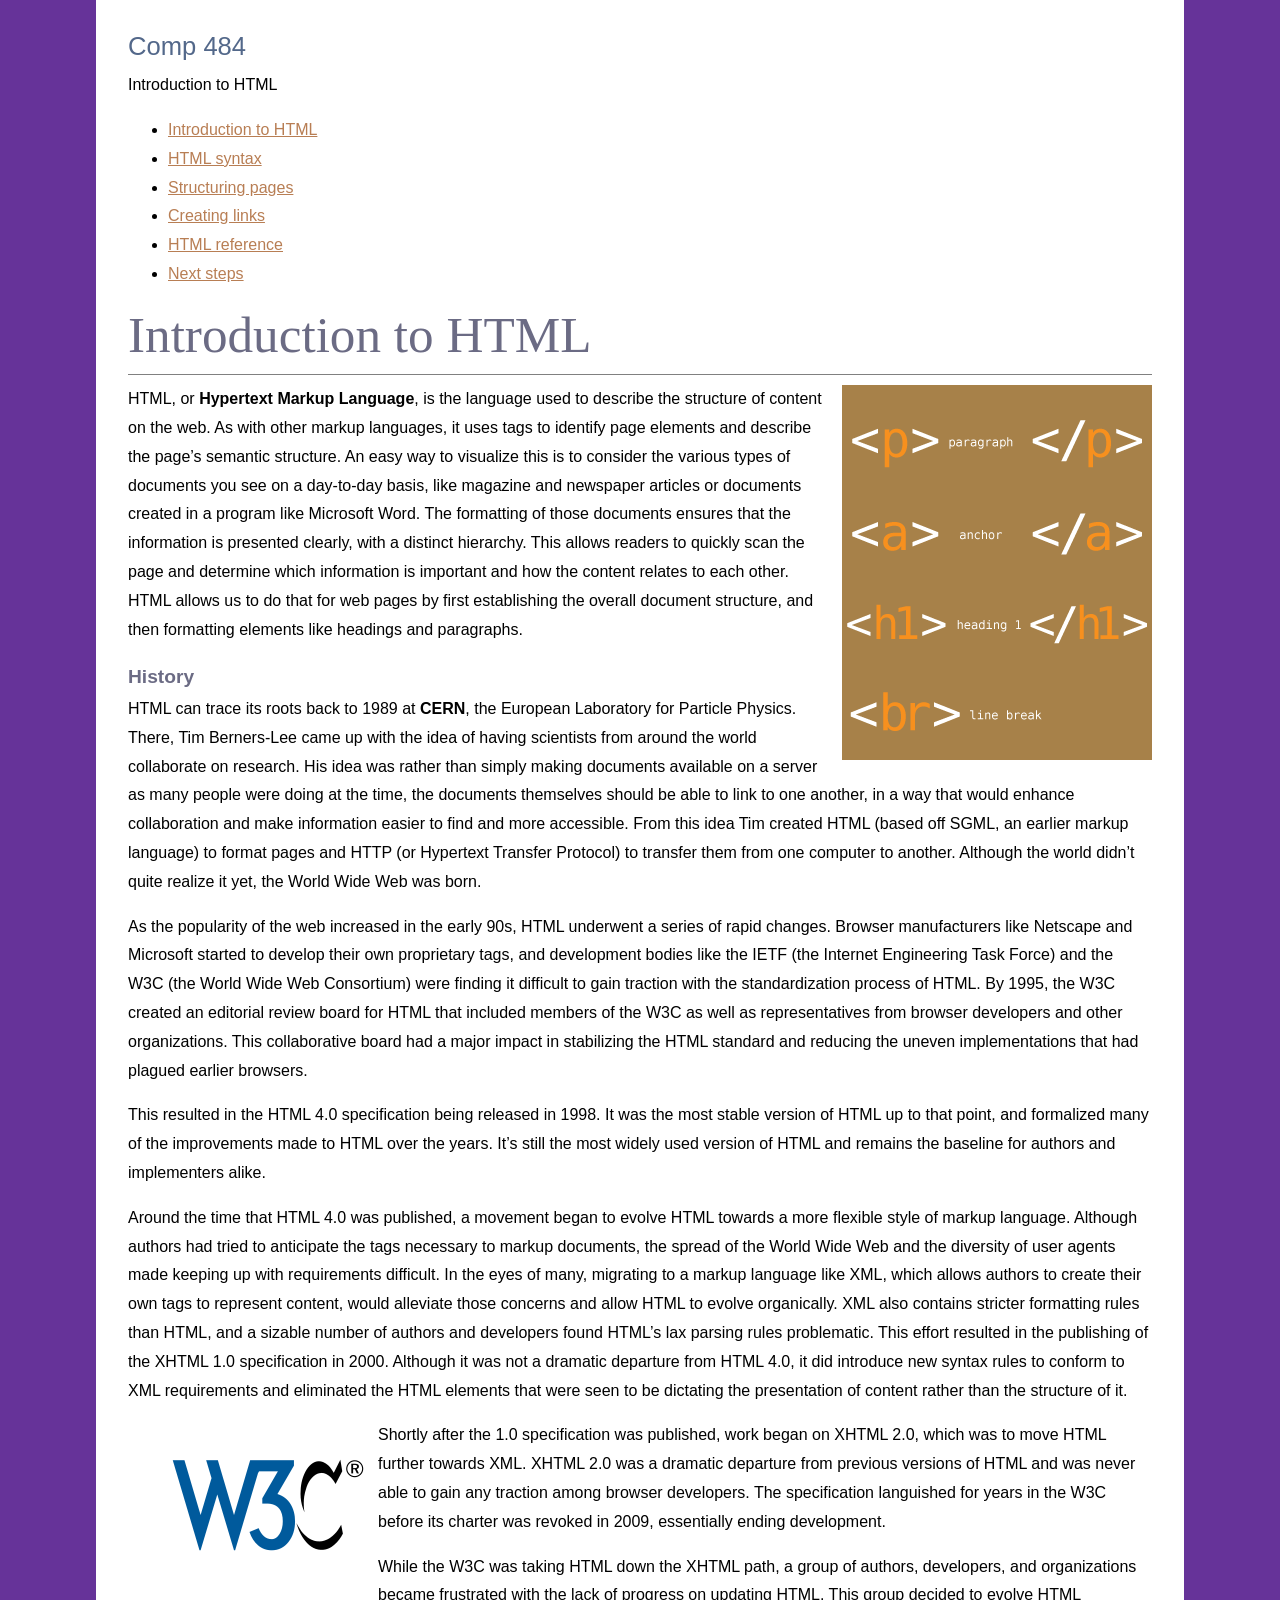
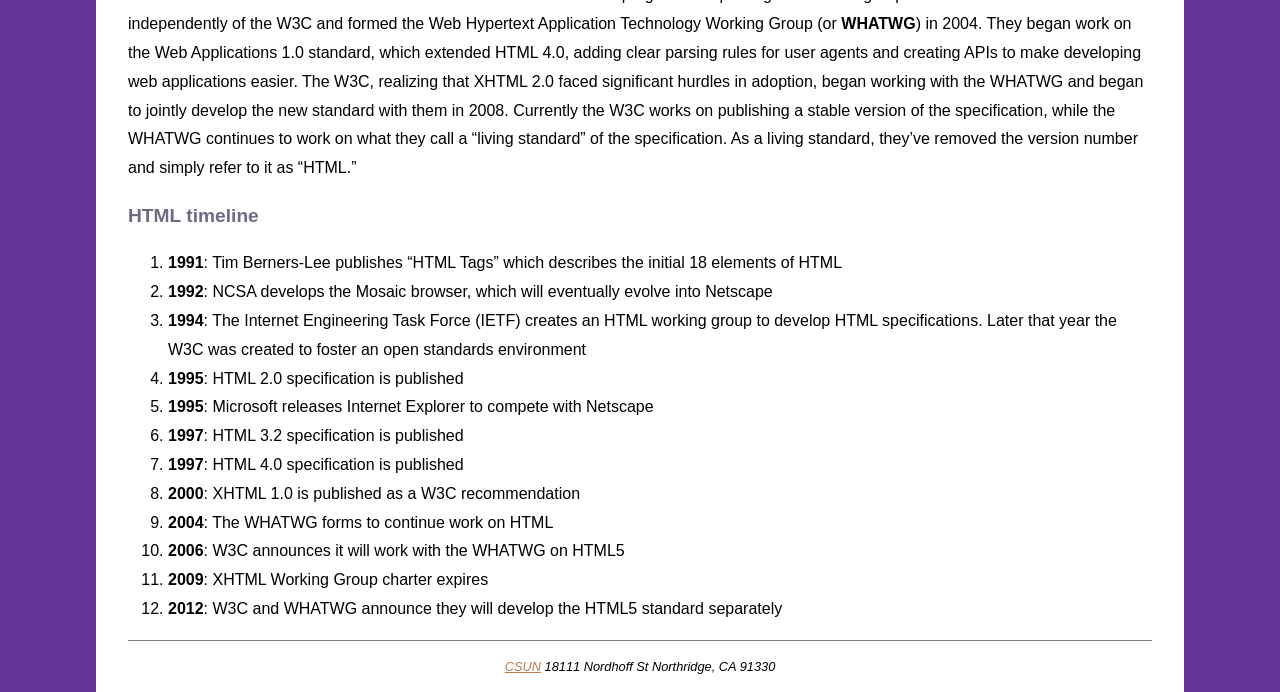
==== index.html @ 59911574 "Add files via upload" ====
<!DOCTYPE HTML>
<html lang="en">
<head>
  <meta charset="utf-8">
  <title>Introduction to HTML</title>
  <link href="_css/styles.css" rel="stylesheet" type="text/css">
</head>

<body>
  <header role="banner">
    <h1>Comp 484</h1>
    <p class="page-title">Introduction to HTML</p>

    <nav aria-label="Primary">
      <ul>
        <li><a href="index.html" title="Introduction to HTML">Introduction to HTML</a></li>
        <li><a href="syntax.html" title="HTML syntax">HTML syntax</a></li>
        <li><a href="structure.html" title="Structuring pages">Structuring pages</a></li>
        <li><a href="links.html" title="Creating links">Creating links</a></li>
        <li><a href="reference.html" title="HTML Reference">HTML reference</a></li>
        <li><a href="next.html" title="Next steps">Next steps</a></li>
      </ul>
    </nav>
  </header>

  <main role="main">
    <article>
      <header>
        <h2>Introduction to HTML</h2>
      </header>

      <p>
        <img src="images/tags.png" alt="HTML" width="310" height="375" class="flowRight">
        HTML, or <b>Hypertext Markup Language</b>, is the language used to describe the structure of content on the web. As with other markup languages, it uses tags to identify page elements and describe the page&rsquo;s semantic structure. An easy way to visualize this is to consider the various types of documents you see on a day-to-day basis, like magazine and newspaper articles or documents created in a program like Microsoft Word. The formatting of those documents ensures that the information is presented clearly, with a distinct hierarchy. This allows readers to quickly scan the page and determine which information is important and how the content relates to each other. HTML allows us to do that for web pages by first establishing the overall document structure, and then formatting elements like headings and paragraphs.
      </p>

      <section aria-labelledby="history-heading">
        <h3 id="history-heading">History</h3>

        <p>HTML can trace its roots back to 1989 at <b>CERN</b>, the European Laboratory for Particle Physics. There, Tim Berners-Lee came up with the idea of having scientists from around the world collaborate on research. His idea was rather than simply making documents available on a server as many people were doing at the time, the documents themselves should be able to link to one another, in a way that would enhance collaboration and make information easier to find and more accessible. From this idea Tim created HTML (based off SGML, an earlier markup language) to format pages and HTTP (or Hypertext Transfer Protocol) to transfer them from one computer to another. Although the world didn&rsquo;t quite realize it yet, the World Wide Web was born.</p>

        <p>As the popularity of the web increased in the early 90s, HTML underwent a series of rapid changes. Browser manufacturers like Netscape and Microsoft started to develop their own proprietary tags, and development bodies like the IETF (the Internet Engineering Task Force) and the W3C (the World Wide Web Consortium) were finding it difficult to gain traction with the standardization process of HTML. By 1995, the W3C created an editorial review board for HTML that included members of the W3C as well as representatives from browser developers and other organizations. This collaborative board had a major impact in stabilizing the HTML standard and reducing the uneven implementations that had plagued earlier browsers.</p>

        <p>This resulted in the HTML 4.0 specification being released in 1998. It was the most stable version of HTML up to that point, and formalized many of the improvements made to HTML over the years. It&rsquo;s still the most widely used version of HTML and remains the baseline for authors and implementers alike.</p>

        <p>Around the time that HTML 4.0 was published, a movement began to evolve HTML towards a more flexible style of markup language. Although authors had tried to anticipate the tags necessary to markup documents, the spread of the World Wide Web and the diversity of user agents made keeping up with requirements difficult. In the eyes of many, migrating to a markup language like XML, which allows authors to create their own tags to represent content, would alleviate those concerns and allow HTML to evolve organically. XML also contains stricter formatting rules than HTML, and a sizable number of authors and developers found HTML&rsquo;s lax parsing rules problematic. This effort resulted in the publishing of the XHTML 1.0 specification in 2000. Although it was not a dramatic departure from HTML 4.0, it did introduce new syntax rules to conform to XML requirements and eliminated the HTML elements that were seen to be dictating the presentation of content rather than the structure of it.</p>

        <figure class="flowLeft">
          <img src="/images/W3C_Icon.png"
               alt="W3C logo" width="200" height="136">
        </figure>

        <p>Shortly after the 1.0 specification was published, work began on XHTML 2.0, which was to move HTML further towards XML. XHTML 2.0 was a dramatic departure from previous versions of HTML and was never able to gain any traction among browser developers. The specification languished for years in the W3C before its charter was revoked in 2009, essentially ending development.</p>

        <p>While the W3C was taking HTML down the XHTML path, a group of authors, developers, and organizations became frustrated with the lack of progress on updating HTML. This group decided to evolve HTML independently of the W3C and formed the Web Hypertext Application Technology Working Group (or <b>WHATWG</b>) in 2004. They began work on the Web Applications 1.0 standard, which extended HTML 4.0, adding clear parsing rules for user agents and creating APIs to make developing web applications easier. The W3C, realizing that XHTML 2.0 faced significant hurdles in adoption, began working with the WHATWG and began to jointly develop the new standard with them in 2008. Currently the W3C works on publishing a stable version of the specification, while the WHATWG continues to work on what they call a &ldquo;living standard&rdquo; of the specification. As a living standard, they&rsquo;ve removed the version number and simply refer to it as &ldquo;HTML.&rdquo;</p>
      </section>

      <section aria-labelledby="timeline-heading">
        <h3 id="timeline-heading">HTML timeline</h3>
        <ol>
          <li><b>1991</b>: Tim Berners-Lee publishes &ldquo;HTML Tags&rdquo; which describes the initial 18 elements of HTML</li>
          <li><b>1992</b>: NCSA develops the Mosaic browser, which will eventually evolve into Netscape</li>
          <li><b>1994</b>: The Internet Engineering Task Force (IETF) creates an HTML working group to develop HTML specifications. Later that year the W3C was created to foster an open standards environment</li>
          <li><b>1995</b>: HTML 2.0 specification is published</li>
          <li><b>1995</b>: Microsoft releases Internet Explorer to compete with Netscape</li>
          <li><b>1997</b>: HTML 3.2 specification is published</li>
          <li><b>1997</b>: HTML 4.0 specification is published</li>
          <li><b>2000</b>: XHTML 1.0 is published as a W3C recommendation</li>
          <li><b>2004</b>: The WHATWG forms to continue work on HTML</li>
          <li><b>2006</b>: W3C announces it will work with the WHATWG on HTML5</li>
          <li><b>2009</b>: XHTML Working Group charter expires</li>
          <li><b>2012</b>: W3C and WHATWG announce they will develop the HTML5 standard separately</li>
        </ol>
      </section>
    </article>
  </main>

  <footer role="contentinfo">
    <address>
      <a href="http://www.csun.edu" title="csun.edu" target="_blank">CSUN</a>
      18111 Nordhoff St Northridge, CA 91330
    </address>
  </footer>
</body>
</html>
---- _css/styles.css ----
html, body {
	background: #663399; /* Beccapurple */
	margin: 0;
}
h1, h2, h3, h4, h5, h6, p {
	margin: 0;
	padding: 0;
}
h1, h2, h3, h4, h5, h6 {
	color: rgb(107, 107, 132);
}
body {
	font-family: Verdana, Geneva, sans-serif;
	font-size: 100%;
	width: 80%;
	margin-right: auto;
	margin-left: auto;
	padding: 2.5% 2.5% 0;
	background: white;
	line-height: 1.8;
}
h1 {
	font: 1.6em Verdana, Geneva, sans-serif;
	margin-bottom: .4em;
	color: rgb(83, 104, 138);
}
h2 {
	font: 3.2em Georgia, "Times New Roman", Times, serif;
	margin-bottom: .2em;
}
h3 {
	font-size: 1.2em;
}
p {
	margin-bottom: 1em;
}
a {
	color: rgb(184, 126, 84);
}
a:hover {
	color: rgb(120, 97, 55);
}
pre {
	font-size: 1.4em;
	color: white;
	padding: .5em 1em;
	border-left: 1em solid #A68048;
	background: #666;
	white-space: pre-wrap;
	white-space: -moz-pre-wrap;
	white-space: -pre-wrap;
	white-space: -o-pre-wrap;
	word-wrap: break-word;
	width: 80%;
}
pre.wrong {
	border-left-color: red;
}
pre.correct {
	border-left-color: green;
}
dt {
	font-style: italic;
	font-size:1.2em;
}
dd {
	margin-bottom: 1.4em;
}
table {
	margin-top: 1em;
}
caption {
	margin: 0;
	padding: 0;
	margin-bottom: 1em;
	text-align: left;
}
td, th {
	padding: 10px;
}
.center {
	text-align: center;
}
header h2 {
	padding-bottom: .2em;
	border-bottom: 1px solid gray;
}
aside {
	padding: 1em;
	background:rgb(83, 104, 138);
	color: white;
	margin-bottom: 1em;
}
aside h4 {
	color: white;
}
footer {
	border-top: 1px solid gray;
	text-align: center;
	font-size: .8em;
	line-height: 4em;
	margin-top: 1em;
}
blockquote {
	font-style: italic;
}
.flowRight {
	float: right;
	margin-left: 10px;
}
.flowLeft {
	float: left;
	margin-right: 10px;
}
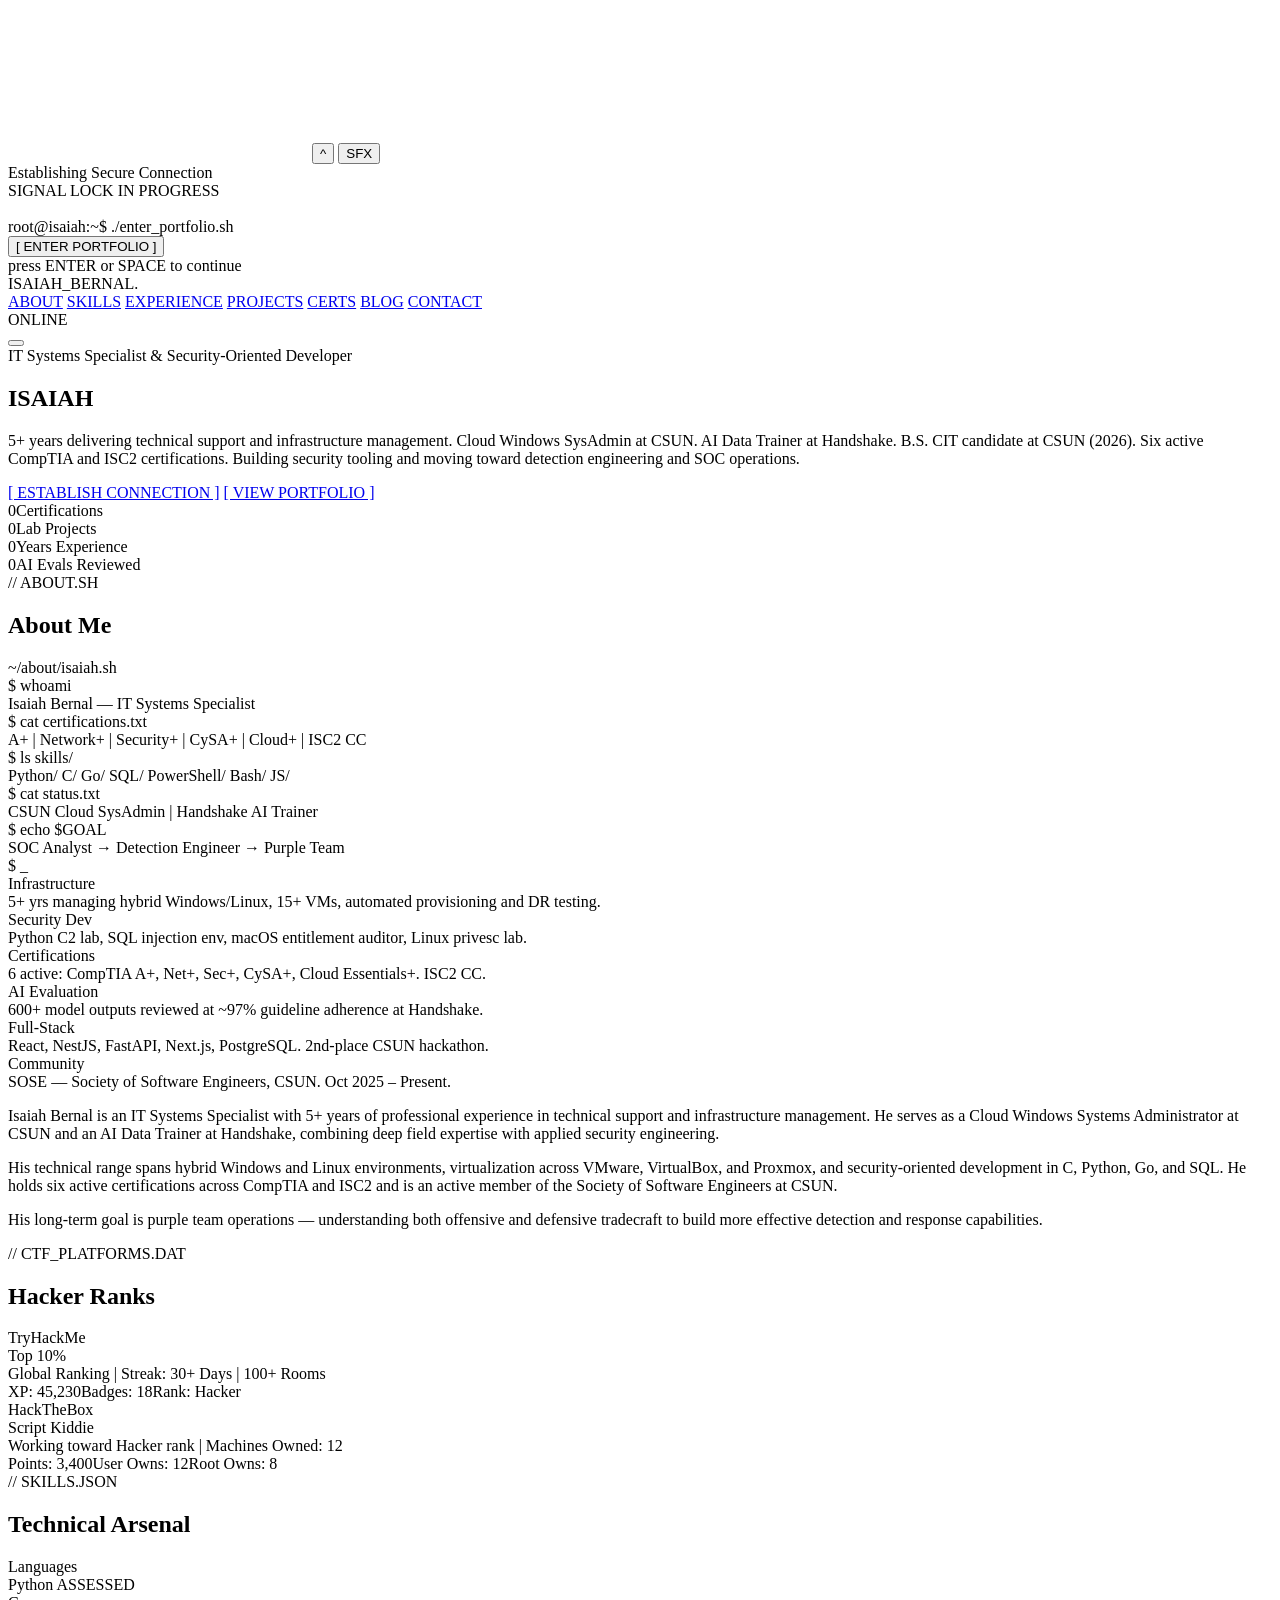
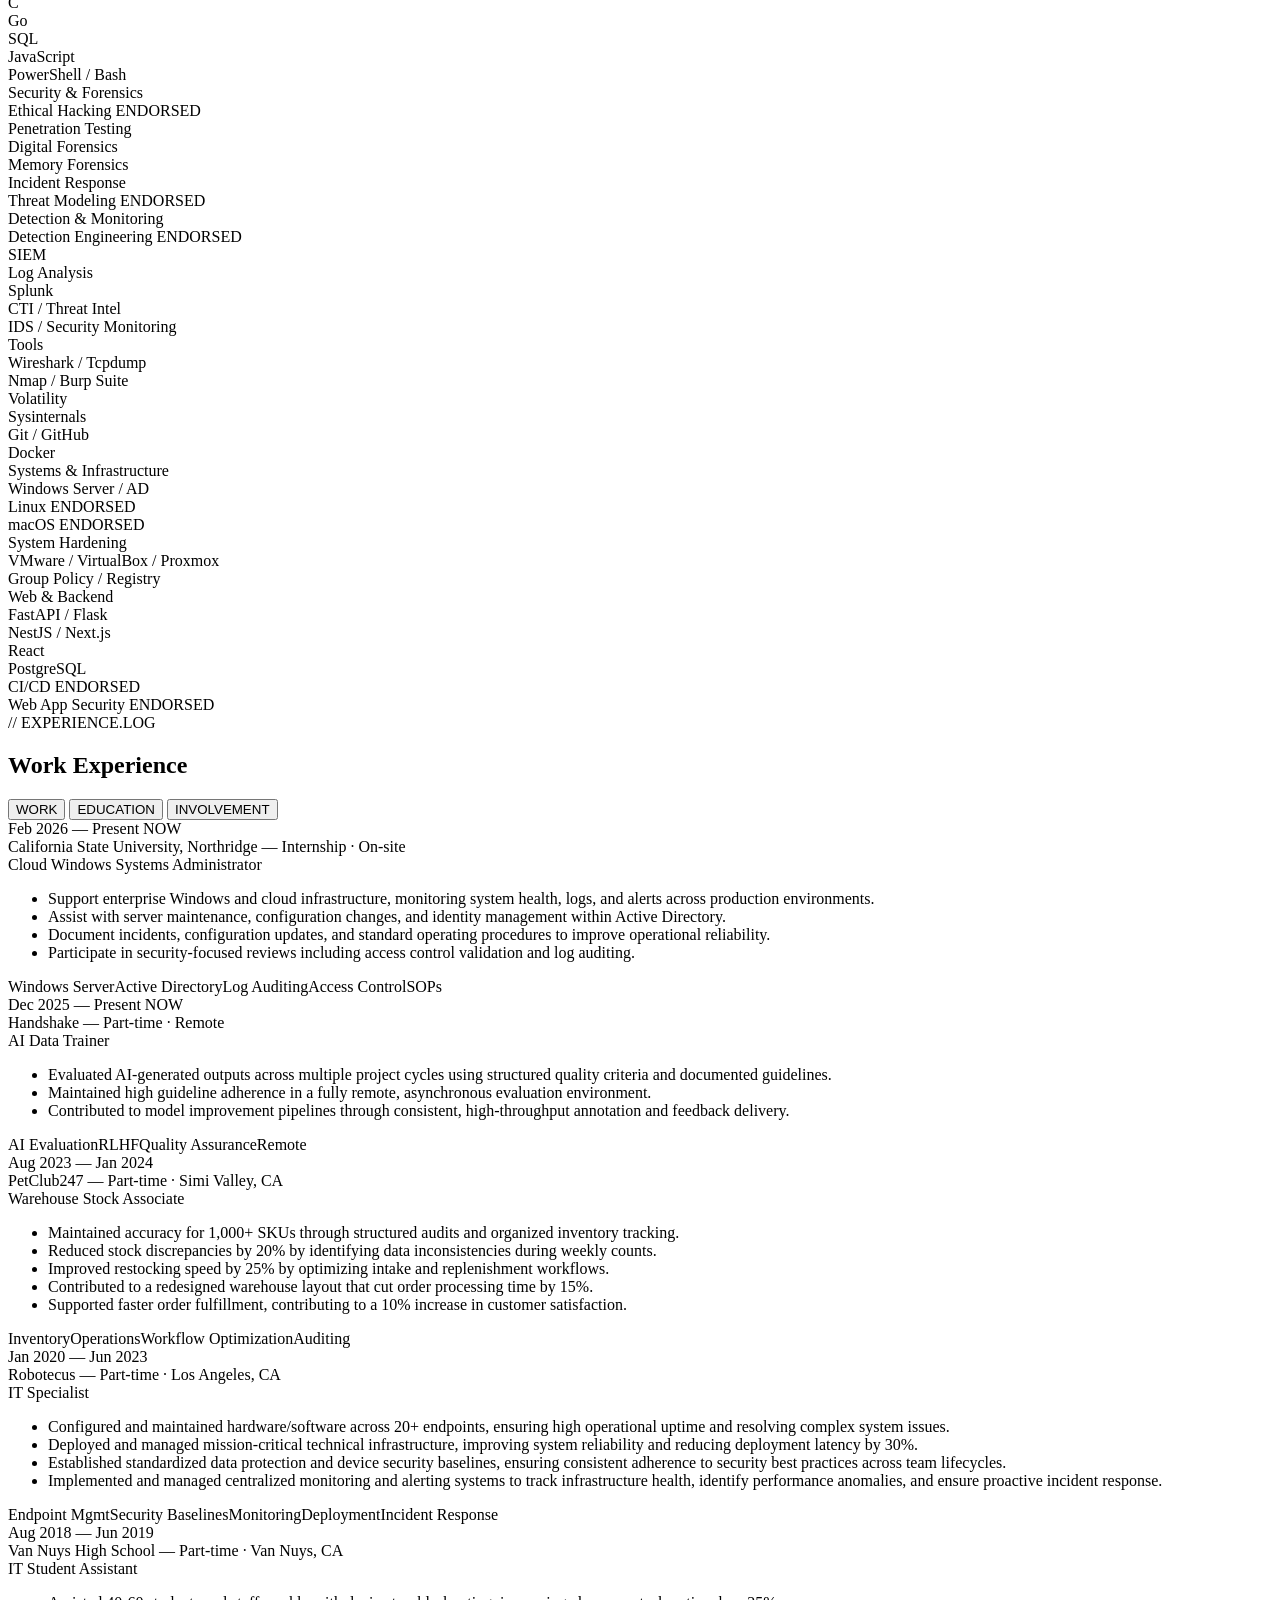
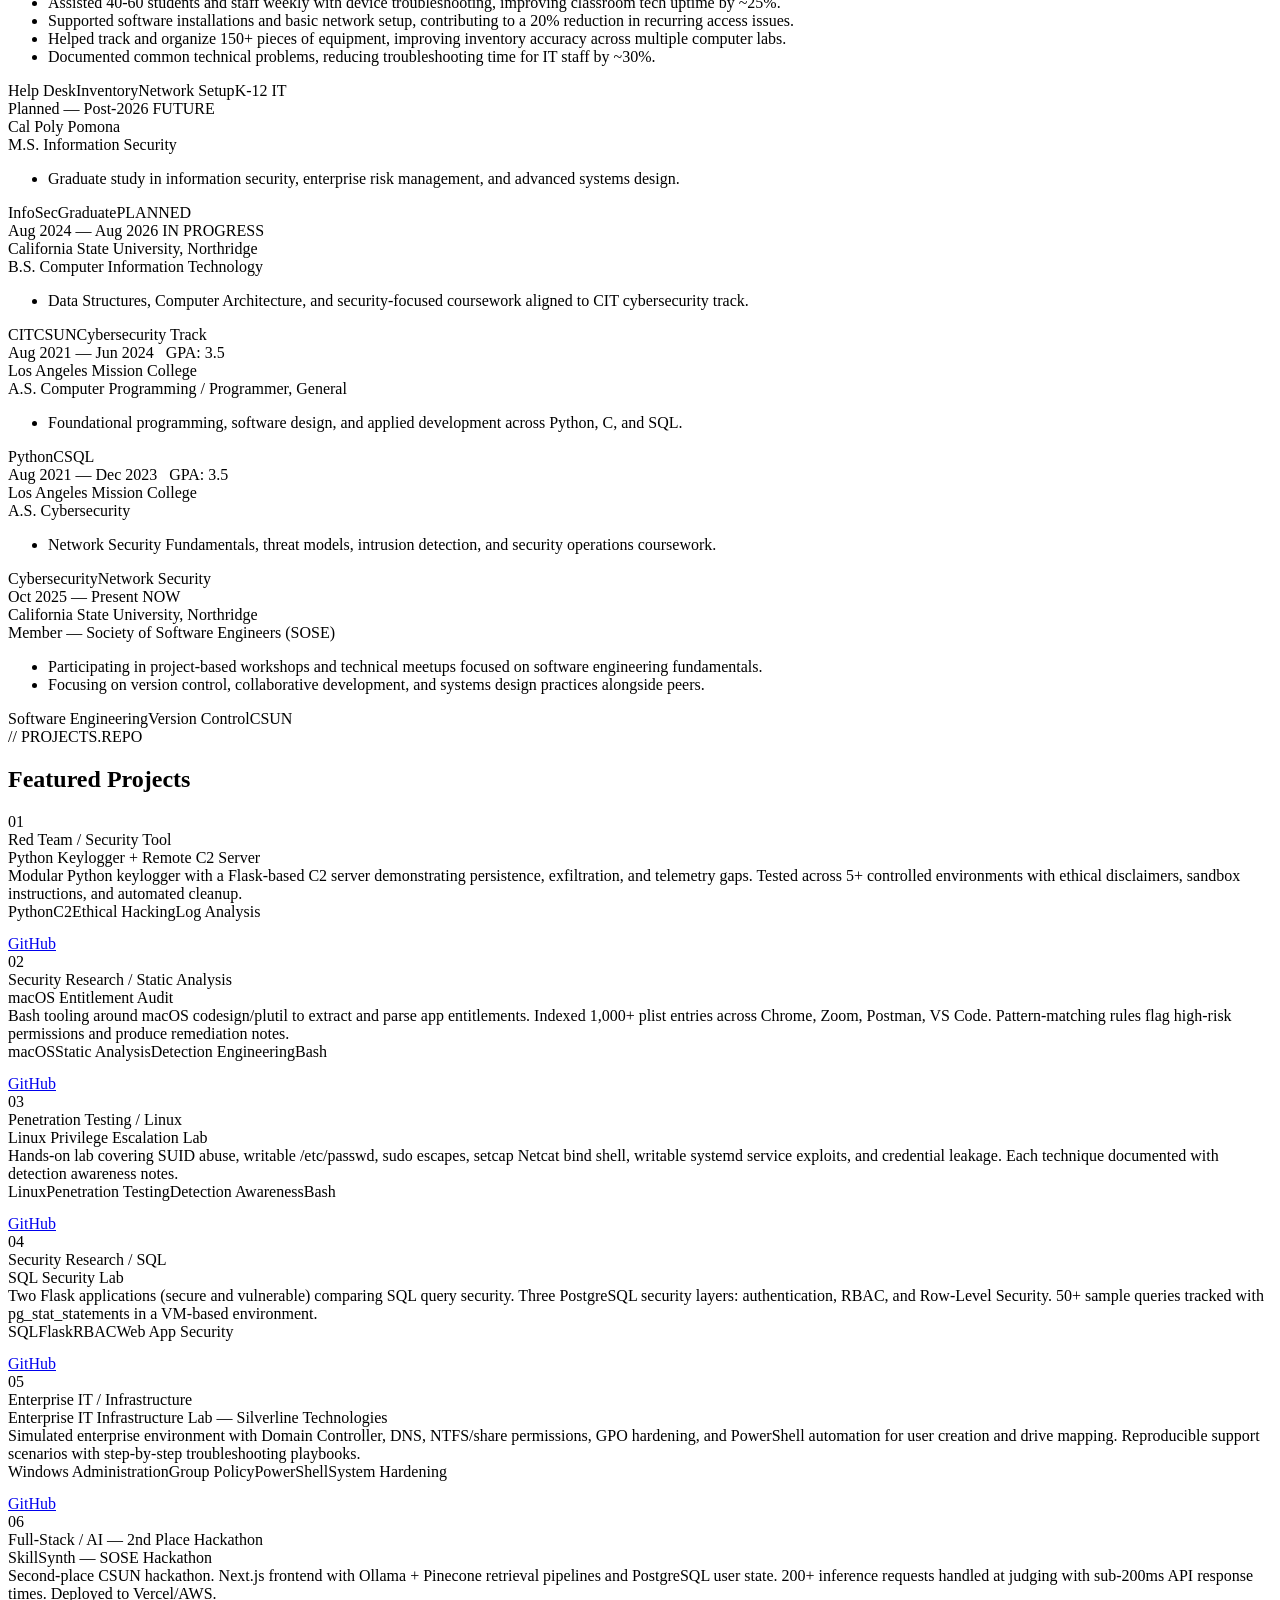
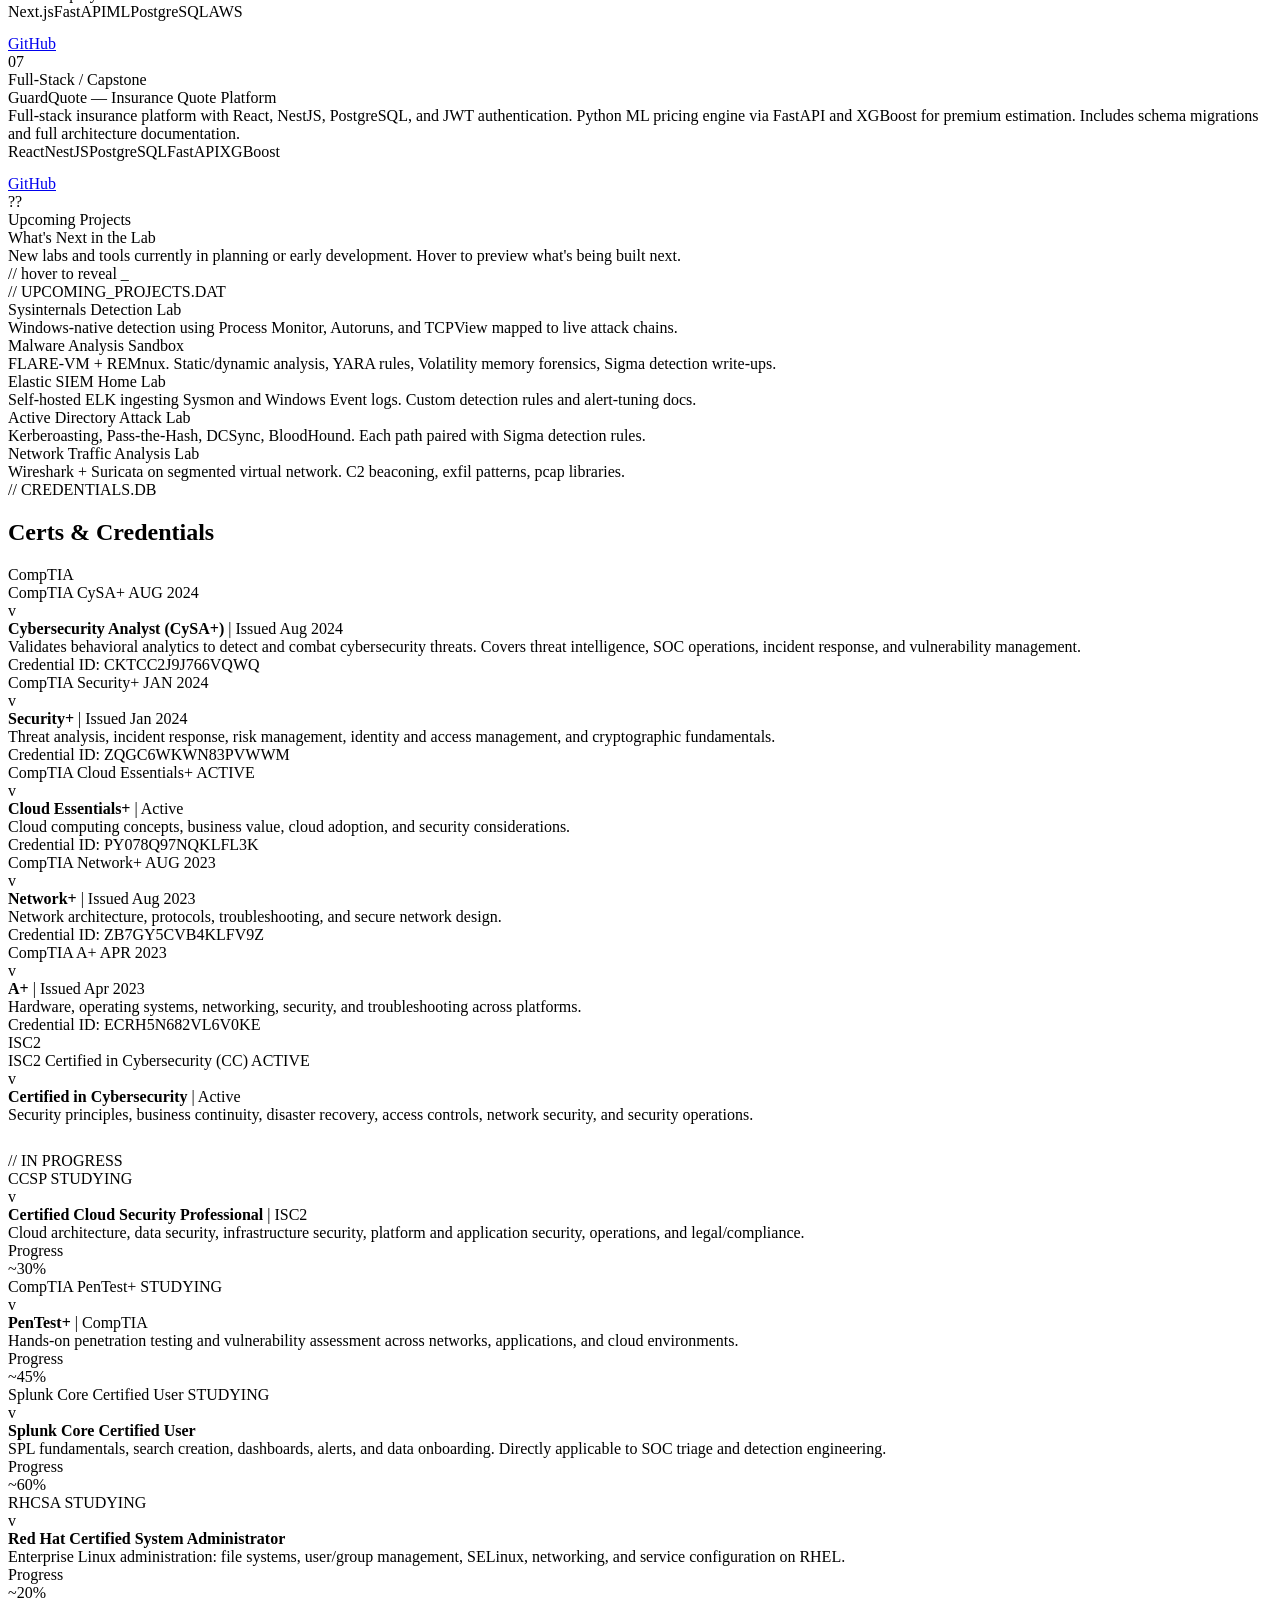
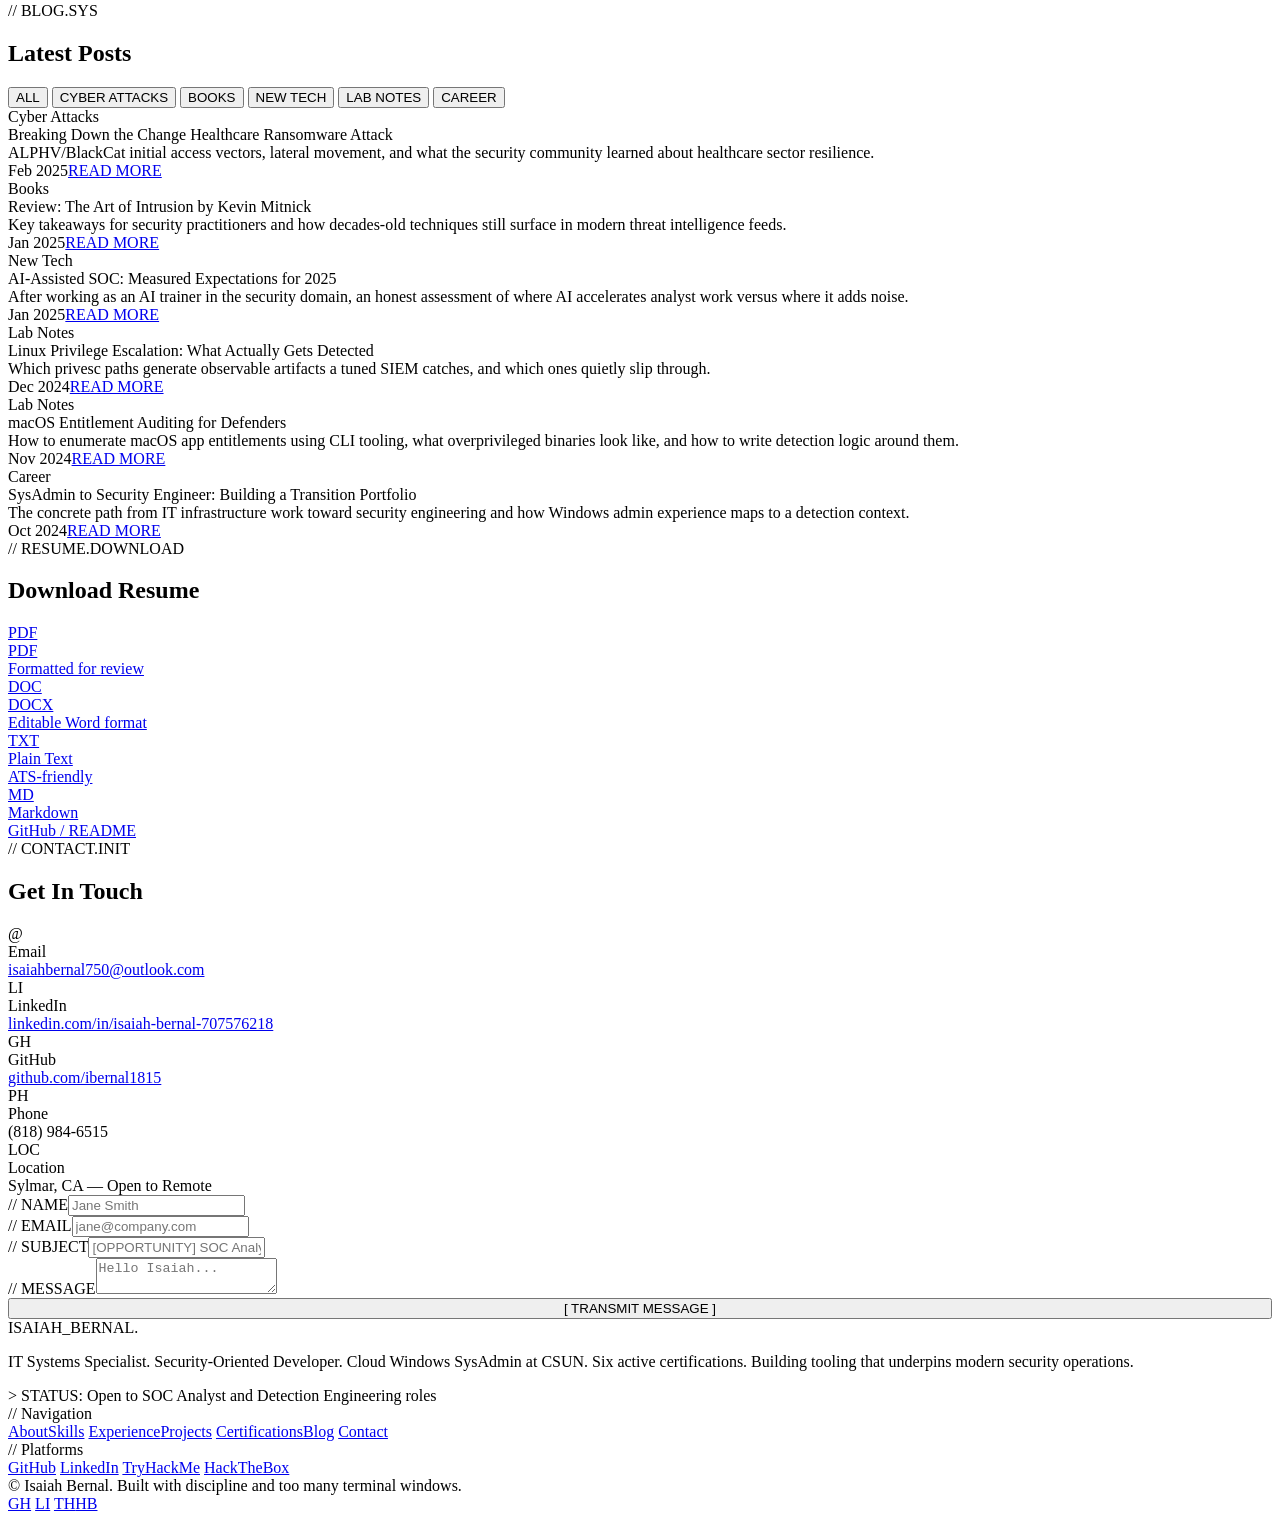
==== commit 5cf1280a: "Create index.html" ====
--- a/index.html
+++ b/index.html
@@ -1,85 +1,486 @@
-<!DOCTYPE HTML>
+<!DOCTYPE html>
 <html lang="en">
 <head>
-  <meta charset="utf-8">
-  <title>Introduction to HTML</title>
-  <link href="_css/styles.css" rel="stylesheet" type="text/css">
+<meta charset="UTF-8">
+<meta name="viewport" content="width=device-width, initial-scale=1.0">
+<title>Isaiah Bernal | Cybersecurity &amp; IT Systems</title>
+<link href="https://fonts.googleapis.com/css2?family=Share+Tech+Mono&family=Orbitron:wght@400;700;900&family=VT323&display=swap" rel="stylesheet">
+<link rel="stylesheet" href="style.css">
+
 </head>
-
 <body>
-  <header role="banner">
-    <h1>Comp 484</h1>
-    <p class="page-title">Introduction to HTML</p>
-
-    <nav aria-label="Primary">
-      <ul>
-        <li><a href="index.html" title="Introduction to HTML">Introduction to HTML</a></li>
-        <li><a href="syntax.html" title="HTML syntax">HTML syntax</a></li>
-        <li><a href="structure.html" title="Structuring pages">Structuring pages</a></li>
-        <li><a href="links.html" title="Creating links">Creating links</a></li>
-        <li><a href="reference.html" title="HTML Reference">HTML reference</a></li>
-        <li><a href="next.html" title="Next steps">Next steps</a></li>
-      </ul>
-    </nav>
-  </header>
-
-  <main role="main">
-    <article>
-      <header>
-        <h2>Introduction to HTML</h2>
-      </header>
-
-      <p>
-        <img src="images/tags.png" alt="HTML" width="310" height="375" class="flowRight">
-        HTML, or <b>Hypertext Markup Language</b>, is the language used to describe the structure of content on the web. As with other markup languages, it uses tags to identify page elements and describe the page&rsquo;s semantic structure. An easy way to visualize this is to consider the various types of documents you see on a day-to-day basis, like magazine and newspaper articles or documents created in a program like Microsoft Word. The formatting of those documents ensures that the information is presented clearly, with a distinct hierarchy. This allows readers to quickly scan the page and determine which information is important and how the content relates to each other. HTML allows us to do that for web pages by first establishing the overall document structure, and then formatting elements like headings and paragraphs.
-      </p>
-
-      <section aria-labelledby="history-heading">
-        <h3 id="history-heading">History</h3>
-
-        <p>HTML can trace its roots back to 1989 at <b>CERN</b>, the European Laboratory for Particle Physics. There, Tim Berners-Lee came up with the idea of having scientists from around the world collaborate on research. His idea was rather than simply making documents available on a server as many people were doing at the time, the documents themselves should be able to link to one another, in a way that would enhance collaboration and make information easier to find and more accessible. From this idea Tim created HTML (based off SGML, an earlier markup language) to format pages and HTTP (or Hypertext Transfer Protocol) to transfer them from one computer to another. Although the world didn&rsquo;t quite realize it yet, the World Wide Web was born.</p>
-
-        <p>As the popularity of the web increased in the early 90s, HTML underwent a series of rapid changes. Browser manufacturers like Netscape and Microsoft started to develop their own proprietary tags, and development bodies like the IETF (the Internet Engineering Task Force) and the W3C (the World Wide Web Consortium) were finding it difficult to gain traction with the standardization process of HTML. By 1995, the W3C created an editorial review board for HTML that included members of the W3C as well as representatives from browser developers and other organizations. This collaborative board had a major impact in stabilizing the HTML standard and reducing the uneven implementations that had plagued earlier browsers.</p>
-
-        <p>This resulted in the HTML 4.0 specification being released in 1998. It was the most stable version of HTML up to that point, and formalized many of the improvements made to HTML over the years. It&rsquo;s still the most widely used version of HTML and remains the baseline for authors and implementers alike.</p>
-
-        <p>Around the time that HTML 4.0 was published, a movement began to evolve HTML towards a more flexible style of markup language. Although authors had tried to anticipate the tags necessary to markup documents, the spread of the World Wide Web and the diversity of user agents made keeping up with requirements difficult. In the eyes of many, migrating to a markup language like XML, which allows authors to create their own tags to represent content, would alleviate those concerns and allow HTML to evolve organically. XML also contains stricter formatting rules than HTML, and a sizable number of authors and developers found HTML&rsquo;s lax parsing rules problematic. This effort resulted in the publishing of the XHTML 1.0 specification in 2000. Although it was not a dramatic departure from HTML 4.0, it did introduce new syntax rules to conform to XML requirements and eliminated the HTML elements that were seen to be dictating the presentation of content rather than the structure of it.</p>
-
-        <figure class="flowLeft">
-          <img src="/images/W3C_Icon.png"
-               alt="W3C logo" width="200" height="136">
-        </figure>
-
-        <p>Shortly after the 1.0 specification was published, work began on XHTML 2.0, which was to move HTML further towards XML. XHTML 2.0 was a dramatic departure from previous versions of HTML and was never able to gain any traction among browser developers. The specification languished for years in the W3C before its charter was revoked in 2009, essentially ending development.</p>
-
-        <p>While the W3C was taking HTML down the XHTML path, a group of authors, developers, and organizations became frustrated with the lack of progress on updating HTML. This group decided to evolve HTML independently of the W3C and formed the Web Hypertext Application Technology Working Group (or <b>WHATWG</b>) in 2004. They began work on the Web Applications 1.0 standard, which extended HTML 4.0, adding clear parsing rules for user agents and creating APIs to make developing web applications easier. The W3C, realizing that XHTML 2.0 faced significant hurdles in adoption, began working with the WHATWG and began to jointly develop the new standard with them in 2008. Currently the W3C works on publishing a stable version of the specification, while the WHATWG continues to work on what they call a &ldquo;living standard&rdquo; of the specification. As a living standard, they&rsquo;ve removed the version number and simply refer to it as &ldquo;HTML.&rdquo;</p>
-      </section>
-
-      <section aria-labelledby="timeline-heading">
-        <h3 id="timeline-heading">HTML timeline</h3>
-        <ol>
-          <li><b>1991</b>: Tim Berners-Lee publishes &ldquo;HTML Tags&rdquo; which describes the initial 18 elements of HTML</li>
-          <li><b>1992</b>: NCSA develops the Mosaic browser, which will eventually evolve into Netscape</li>
-          <li><b>1994</b>: The Internet Engineering Task Force (IETF) creates an HTML working group to develop HTML specifications. Later that year the W3C was created to foster an open standards environment</li>
-          <li><b>1995</b>: HTML 2.0 specification is published</li>
-          <li><b>1995</b>: Microsoft releases Internet Explorer to compete with Netscape</li>
-          <li><b>1997</b>: HTML 3.2 specification is published</li>
-          <li><b>1997</b>: HTML 4.0 specification is published</li>
-          <li><b>2000</b>: XHTML 1.0 is published as a W3C recommendation</li>
-          <li><b>2004</b>: The WHATWG forms to continue work on HTML</li>
-          <li><b>2006</b>: W3C announces it will work with the WHATWG on HTML5</li>
-          <li><b>2009</b>: XHTML Working Group charter expires</li>
-          <li><b>2012</b>: W3C and WHATWG announce they will develop the HTML5 standard separately</li>
-        </ol>
-      </section>
-    </article>
-  </main>
-
-  <footer role="contentinfo">
-    <address>
-      <a href="http://www.csun.edu" title="csun.edu" target="_blank">CSUN</a>
-      18111 Nordhoff St Northridge, CA 91330
-    </address>
-  </footer>
+
+<canvas id="matrix-bg"></canvas>
+<button class="back-top" id="backTop" onclick="window.scrollTo({top:0,behavior:'smooth'})">&#94;</button>
+<button class="sound-btn" id="soundBtn">SFX</button>
+
+<!-- SPLASH -->
+<div id="splash">
+  <div class="sp-radar">
+    <div class="sp-ring"></div><div class="sp-ring"></div>
+    <div class="sp-ring"></div><div class="sp-ring"></div>
+    <div class="sp-sweep"></div>
+    <div class="sp-core"><div class="sp-dot"></div></div>
+  </div>
+  <div class="sp-wrap">
+    <div class="sp-label">Establishing Secure Connection</div>
+    <div class="sp-title" id="spTitle">SIGNAL LOCK IN PROGRESS</div>
+    <div class="sp-segs" id="spSegs"></div>
+    <div class="sp-phase" id="spPhase">&nbsp;</div>
+    <div class="sp-enter" id="spEnter">
+      <div class="sp-enter-line">
+        <span class="pr">root@isaiah:~$</span>&nbsp;<span>./enter_portfolio.sh</span>&nbsp;<span class="sp-caret"></span>
+      </div>
+      <button class="sp-btn" id="spBtn">[ ENTER PORTFOLIO ]</button>
+      <div class="sp-hint">press ENTER or SPACE to continue</div>
+    </div>
+  </div>
+</div>
+
+<!-- NAV -->
+<nav>
+  <div class="nav-logo">ISAIAH<span>_</span>BERNAL<span>.</span></div>
+  <div class="nav-links" id="navLinks">
+    <a href="#about" onclick="closeNav()">ABOUT</a>
+    <a href="#skills" onclick="closeNav()">SKILLS</a>
+    <a href="#experience" onclick="closeNav()">EXPERIENCE</a>
+    <a href="#projects" onclick="closeNav()">PROJECTS</a>
+    <a href="#certs" onclick="closeNav()">CERTS</a>
+    <a href="#blog" onclick="closeNav()">BLOG</a>
+    <a href="#contact" onclick="closeNav()">CONTACT</a>
+  </div>
+  <div class="nav-right">
+    <div class="nav-status"><div class="status-dot"></div><span class="nav-status-txt">ONLINE</span></div>
+    <button class="hamburger" id="hamburger" onclick="toggleNav()"><span></span><span></span><span></span></button>
+  </div>
+</nav>
+
+<!-- HERO -->
+<section id="hero">
+  <div class="hero-eyebrow">IT Systems Specialist &amp; Security-Oriented Developer</div>
+  <h1 class="hero-name" data-text="ISAIAH">ISAIAH</h1>
+  <div class="hero-role"><span id="hero-tw"></span></div>
+  <p class="hero-desc">5+ years delivering technical support and infrastructure management. Cloud Windows SysAdmin at CSUN. AI Data Trainer at Handshake. B.S. CIT candidate at CSUN (2026). Six active CompTIA and ISC2 certifications. Building security tooling and moving toward detection engineering and SOC operations.</p>
+  <div class="hero-btns">
+    <a href="#contact" class="btn btn-primary">[ ESTABLISH CONNECTION ]</a>
+    <a href="#projects" class="btn btn-outline">[ VIEW PORTFOLIO ]</a>
+  </div>
+  <div class="hero-stats">
+    <div class="stat"><span class="stat-num" data-count="6">0</span><span class="stat-label">Certifications</span></div>
+    <div class="stat"><span class="stat-num" data-count="7">0</span><span class="stat-label">Lab Projects</span></div>
+    <div class="stat"><span class="stat-num" data-count="5">0</span><span class="stat-label">Years Experience</span></div>
+    <div class="stat"><span class="stat-num" data-count="600">0</span><span class="stat-label">AI Evals Reviewed</span></div>
+  </div>
+</section>
+
+<!-- ABOUT -->
+<section id="about">
+  <div class="sec-label">// ABOUT.SH</div>
+  <h2 class="sec-title">About <span>Me</span></h2>
+  <div class="sec-div"></div>
+  <div class="about-grid reveal">
+    <div>
+      <div class="term-win">
+        <div class="term-bar"><div class="tdot r"></div><div class="tdot y"></div><div class="tdot g"></div><div class="tbar-title">~/about/isaiah.sh</div></div>
+        <div class="term-body">
+          <div><span class="pr">$ </span>whoami</div>
+          <div class="hi">Isaiah Bernal &mdash; IT Systems Specialist</div>
+          <div class="mt"><span class="pr">$ </span>cat certifications.txt</div>
+          <div class="out">A+ | Network+ | Security+ | CySA+ | Cloud+ | ISC2 CC</div>
+          <div class="mt"><span class="pr">$ </span>ls skills/</div>
+          <div class="hi">Python/ C/ Go/ SQL/ PowerShell/ Bash/ JS/</div>
+          <div class="mt"><span class="pr">$ </span>cat status.txt</div>
+          <div class="out">CSUN Cloud SysAdmin | Handshake AI Trainer</div>
+          <div class="mt"><span class="pr">$ </span>echo $GOAL</div>
+          <div class="hi">SOC Analyst &rarr; Detection Engineer &rarr; Purple Team</div>
+          <div class="mt"><span class="pr">$ <span class="blink">_</span></span></div>
+        </div>
+      </div>
+      <div class="mini-grid">
+        <div class="mini-card"><div class="mini-title">Infrastructure</div><div class="mini-text">5+ yrs managing hybrid Windows/Linux, 15+ VMs, automated provisioning and DR testing.</div></div>
+        <div class="mini-card"><div class="mini-title">Security Dev</div><div class="mini-text">Python C2 lab, SQL injection env, macOS entitlement auditor, Linux privesc lab.</div></div>
+        <div class="mini-card"><div class="mini-title">Certifications</div><div class="mini-text">6 active: CompTIA A+, Net+, Sec+, CySA+, Cloud Essentials+. ISC2 CC.</div></div>
+        <div class="mini-card"><div class="mini-title">AI Evaluation</div><div class="mini-text">600+ model outputs reviewed at ~97% guideline adherence at Handshake.</div></div>
+        <div class="mini-card"><div class="mini-title">Full-Stack</div><div class="mini-text">React, NestJS, FastAPI, Next.js, PostgreSQL. 2nd-place CSUN hackathon.</div></div>
+        <div class="mini-card"><div class="mini-title">Community</div><div class="mini-text">SOSE &mdash; Society of Software Engineers, CSUN. Oct 2025 &ndash; Present.</div></div>
+      </div>
+    </div>
+    <div class="about-text">
+      <p>Isaiah Bernal is an IT Systems Specialist with 5+ years of professional experience in technical support and infrastructure management. He serves as a Cloud Windows Systems Administrator at CSUN and an AI Data Trainer at Handshake, combining deep field expertise with applied security engineering.</p>
+      <p>His technical range spans hybrid Windows and Linux environments, virtualization across VMware, VirtualBox, and Proxmox, and security-oriented development in C, Python, Go, and SQL. He holds six active certifications across CompTIA and ISC2 and is an active member of the Society of Software Engineers at CSUN.</p>
+      <p>His long-term goal is purple team operations &mdash; understanding both offensive and defensive tradecraft to build more effective detection and response capabilities.</p>
+    </div>
+  </div>
+</section>
+
+<!-- RANKS -->
+<section id="ranks" style="padding-top:0">
+  <div class="sec-label">// CTF_PLATFORMS.DAT</div>
+  <h2 class="sec-title">Hacker <span>Ranks</span></h2>
+  <div class="sec-div"></div>
+  <div class="rank-grid reveal">
+    <div class="rank-card rank-thm">
+      <div class="rank-plat">TryHackMe</div>
+      <div class="rank-val">Top 10%</div>
+      <div class="rank-sub">Global Ranking | Streak: 30+ Days | 100+ Rooms</div>
+      <div class="rank-bar-wrap"><div class="rank-bar" style="--fill:78%"></div></div>
+      <div class="rank-meta"><span>XP: 45,230</span><span>Badges: 18</span><span>Rank: Hacker</span></div>
+    </div>
+    <div class="rank-card rank-htb">
+      <div class="rank-plat">HackTheBox</div>
+      <div class="rank-val">Script Kiddie</div>
+      <div class="rank-sub">Working toward Hacker rank | Machines Owned: 12</div>
+      <div class="rank-bar-wrap"><div class="rank-bar" style="--fill:35%"></div></div>
+      <div class="rank-meta"><span>Points: 3,400</span><span>User Owns: 12</span><span>Root Owns: 8</span></div>
+    </div>
+  </div>
+</section>
+
+<!-- SKILLS -->
+<section id="skills">
+  <div class="sec-label">// SKILLS.JSON</div>
+  <h2 class="sec-title">Technical <span>Arsenal</span></h2>
+  <div class="sec-div"></div>
+  <div class="skills-grid reveal">
+    <div class="skill-cat"><div class="skill-cat-title">Languages</div>
+      <div class="skill-item"><span class="skill-name">Python <span class="endorsed">ASSESSED</span></span><div class="skill-pips"><div class="pip on"></div><div class="pip on"></div><div class="pip on"></div><div class="pip on"></div><div class="pip"></div></div></div>
+      <div class="skill-item"><span class="skill-name">C</span><div class="skill-pips"><div class="pip on"></div><div class="pip on"></div><div class="pip on"></div><div class="pip"></div><div class="pip"></div></div></div>
+      <div class="skill-item"><span class="skill-name">Go</span><div class="skill-pips"><div class="pip on"></div><div class="pip on"></div><div class="pip on"></div><div class="pip"></div><div class="pip"></div></div></div>
+      <div class="skill-item"><span class="skill-name">SQL</span><div class="skill-pips"><div class="pip on"></div><div class="pip on"></div><div class="pip on"></div><div class="pip on"></div><div class="pip"></div></div></div>
+      <div class="skill-item"><span class="skill-name">JavaScript</span><div class="skill-pips"><div class="pip on"></div><div class="pip on"></div><div class="pip on"></div><div class="pip"></div><div class="pip"></div></div></div>
+      <div class="skill-item"><span class="skill-name">PowerShell / Bash</span><div class="skill-pips"><div class="pip on"></div><div class="pip on"></div><div class="pip on"></div><div class="pip on"></div><div class="pip"></div></div></div>
+    </div>
+    <div class="skill-cat"><div class="skill-cat-title">Security &amp; Forensics</div>
+      <div class="skill-item"><span class="skill-name">Ethical Hacking <span class="endorsed">ENDORSED</span></span><div class="skill-pips"><div class="pip on"></div><div class="pip on"></div><div class="pip on"></div><div class="pip on"></div><div class="pip"></div></div></div>
+      <div class="skill-item"><span class="skill-name">Penetration Testing</span><div class="skill-pips"><div class="pip on"></div><div class="pip on"></div><div class="pip on"></div><div class="pip"></div><div class="pip"></div></div></div>
+      <div class="skill-item"><span class="skill-name">Digital Forensics</span><div class="skill-pips"><div class="pip on"></div><div class="pip on"></div><div class="pip on"></div><div class="pip"></div><div class="pip"></div></div></div>
+      <div class="skill-item"><span class="skill-name">Memory Forensics</span><div class="skill-pips"><div class="pip on"></div><div class="pip on"></div><div class="pip on"></div><div class="pip"></div><div class="pip"></div></div></div>
+      <div class="skill-item"><span class="skill-name">Incident Response</span><div class="skill-pips"><div class="pip on"></div><div class="pip on"></div><div class="pip on"></div><div class="pip on"></div><div class="pip"></div></div></div>
+      <div class="skill-item"><span class="skill-name">Threat Modeling <span class="endorsed">ENDORSED</span></span><div class="skill-pips"><div class="pip on"></div><div class="pip on"></div><div class="pip on"></div><div class="pip"></div><div class="pip"></div></div></div>
+    </div>
+    <div class="skill-cat"><div class="skill-cat-title">Detection &amp; Monitoring</div>
+      <div class="skill-item"><span class="skill-name">Detection Engineering <span class="endorsed">ENDORSED</span></span><div class="skill-pips"><div class="pip on"></div><div class="pip on"></div><div class="pip on"></div><div class="pip on"></div><div class="pip"></div></div></div>
+      <div class="skill-item"><span class="skill-name">SIEM</span><div class="skill-pips"><div class="pip on"></div><div class="pip on"></div><div class="pip on"></div><div class="pip on"></div><div class="pip"></div></div></div>
+      <div class="skill-item"><span class="skill-name">Log Analysis</span><div class="skill-pips"><div class="pip on"></div><div class="pip on"></div><div class="pip on"></div><div class="pip on"></div><div class="pip"></div></div></div>
+      <div class="skill-item"><span class="skill-name">Splunk</span><div class="skill-pips"><div class="pip on"></div><div class="pip on"></div><div class="pip on"></div><div class="pip"></div><div class="pip"></div></div></div>
+      <div class="skill-item"><span class="skill-name">CTI / Threat Intel</span><div class="skill-pips"><div class="pip on"></div><div class="pip on"></div><div class="pip on"></div><div class="pip"></div><div class="pip"></div></div></div>
+      <div class="skill-item"><span class="skill-name">IDS / Security Monitoring</span><div class="skill-pips"><div class="pip on"></div><div class="pip on"></div><div class="pip on"></div><div class="pip on"></div><div class="pip"></div></div></div>
+    </div>
+    <div class="skill-cat"><div class="skill-cat-title">Tools</div>
+      <div class="skill-item"><span class="skill-name">Wireshark / Tcpdump</span><div class="skill-pips"><div class="pip on"></div><div class="pip on"></div><div class="pip on"></div><div class="pip on"></div><div class="pip"></div></div></div>
+      <div class="skill-item"><span class="skill-name">Nmap / Burp Suite</span><div class="skill-pips"><div class="pip on"></div><div class="pip on"></div><div class="pip on"></div><div class="pip on"></div><div class="pip"></div></div></div>
+      <div class="skill-item"><span class="skill-name">Volatility</span><div class="skill-pips"><div class="pip on"></div><div class="pip on"></div><div class="pip on"></div><div class="pip"></div><div class="pip"></div></div></div>
+      <div class="skill-item"><span class="skill-name">Sysinternals</span><div class="skill-pips"><div class="pip on"></div><div class="pip on"></div><div class="pip on"></div><div class="pip on"></div><div class="pip"></div></div></div>
+      <div class="skill-item"><span class="skill-name">Git / GitHub</span><div class="skill-pips"><div class="pip on"></div><div class="pip on"></div><div class="pip on"></div><div class="pip on"></div><div class="pip"></div></div></div>
+      <div class="skill-item"><span class="skill-name">Docker</span><div class="skill-pips"><div class="pip on"></div><div class="pip on"></div><div class="pip on"></div><div class="pip"></div><div class="pip"></div></div></div>
+    </div>
+    <div class="skill-cat"><div class="skill-cat-title">Systems &amp; Infrastructure</div>
+      <div class="skill-item"><span class="skill-name">Windows Server / AD</span><div class="skill-pips"><div class="pip on"></div><div class="pip on"></div><div class="pip on"></div><div class="pip on"></div><div class="pip on"></div></div></div>
+      <div class="skill-item"><span class="skill-name">Linux <span class="endorsed">ENDORSED</span></span><div class="skill-pips"><div class="pip on"></div><div class="pip on"></div><div class="pip on"></div><div class="pip on"></div><div class="pip"></div></div></div>
+      <div class="skill-item"><span class="skill-name">macOS <span class="endorsed">ENDORSED</span></span><div class="skill-pips"><div class="pip on"></div><div class="pip on"></div><div class="pip on"></div><div class="pip on"></div><div class="pip"></div></div></div>
+      <div class="skill-item"><span class="skill-name">System Hardening</span><div class="skill-pips"><div class="pip on"></div><div class="pip on"></div><div class="pip on"></div><div class="pip on"></div><div class="pip"></div></div></div>
+      <div class="skill-item"><span class="skill-name">VMware / VirtualBox / Proxmox</span><div class="skill-pips"><div class="pip on"></div><div class="pip on"></div><div class="pip on"></div><div class="pip on"></div><div class="pip on"></div></div></div>
+      <div class="skill-item"><span class="skill-name">Group Policy / Registry</span><div class="skill-pips"><div class="pip on"></div><div class="pip on"></div><div class="pip on"></div><div class="pip on"></div><div class="pip"></div></div></div>
+    </div>
+    <div class="skill-cat"><div class="skill-cat-title">Web &amp; Backend</div>
+      <div class="skill-item"><span class="skill-name">FastAPI / Flask</span><div class="skill-pips"><div class="pip on"></div><div class="pip on"></div><div class="pip on"></div><div class="pip on"></div><div class="pip"></div></div></div>
+      <div class="skill-item"><span class="skill-name">NestJS / Next.js</span><div class="skill-pips"><div class="pip on"></div><div class="pip on"></div><div class="pip on"></div><div class="pip"></div><div class="pip"></div></div></div>
+      <div class="skill-item"><span class="skill-name">React</span><div class="skill-pips"><div class="pip on"></div><div class="pip on"></div><div class="pip on"></div><div class="pip"></div><div class="pip"></div></div></div>
+      <div class="skill-item"><span class="skill-name">PostgreSQL</span><div class="skill-pips"><div class="pip on"></div><div class="pip on"></div><div class="pip on"></div><div class="pip on"></div><div class="pip"></div></div></div>
+      <div class="skill-item"><span class="skill-name">CI/CD <span class="endorsed">ENDORSED</span></span><div class="skill-pips"><div class="pip on"></div><div class="pip on"></div><div class="pip on"></div><div class="pip"></div><div class="pip"></div></div></div>
+      <div class="skill-item"><span class="skill-name">Web App Security <span class="endorsed">ENDORSED</span></span><div class="skill-pips"><div class="pip on"></div><div class="pip on"></div><div class="pip on"></div><div class="pip on"></div><div class="pip"></div></div></div>
+    </div>
+  </div>
+</section>
+
+<!-- EXPERIENCE -->
+<section id="experience">
+  <div class="sec-label">// EXPERIENCE.LOG</div>
+  <h2 class="sec-title">Work <span>Experience</span></h2>
+  <div class="sec-div"></div>
+  <div class="tl-tabs reveal">
+    <button class="tl-tab active" onclick="switchTab('work',this)">WORK</button>
+    <button class="tl-tab" onclick="switchTab('education',this)">EDUCATION</button>
+    <button class="tl-tab" onclick="switchTab('involvement',this)">INVOLVEMENT</button>
+  </div>
+  <div class="tl-panel active reveal" id="tl-work">
+    <div class="timeline">
+      <div class="tl-item current">
+        <div class="tl-dot"></div>
+        <div class="tl-date">Feb 2026 &mdash; Present <span class="tl-now">NOW</span></div>
+        <div class="tl-company">California State University, Northridge &mdash; Internship &middot; On-site</div>
+        <div class="tl-role">Cloud Windows Systems Administrator</div>
+        <ul class="tl-bullets">
+          <li>Support enterprise Windows and cloud infrastructure, monitoring system health, logs, and alerts across production environments.</li>
+          <li>Assist with server maintenance, configuration changes, and identity management within Active Directory.</li>
+          <li>Document incidents, configuration updates, and standard operating procedures to improve operational reliability.</li>
+          <li>Participate in security-focused reviews including access control validation and log auditing.</li>
+        </ul>
+        <div class="tl-tags"><span class="tag">Windows Server</span><span class="tag">Active Directory</span><span class="tag">Log Auditing</span><span class="tag">Access Control</span><span class="tag">SOPs</span></div>
+      </div>
+      <div class="tl-item current">
+        <div class="tl-dot"></div>
+        <div class="tl-date">Dec 2025 &mdash; Present <span class="tl-now">NOW</span></div>
+        <div class="tl-company">Handshake &mdash; Part-time &middot; Remote</div>
+        <div class="tl-role">AI Data Trainer</div>
+        <ul class="tl-bullets">
+          <li>Evaluated AI-generated outputs across multiple project cycles using structured quality criteria and documented guidelines.</li>
+          <li>Maintained high guideline adherence in a fully remote, asynchronous evaluation environment.</li>
+          <li>Contributed to model improvement pipelines through consistent, high-throughput annotation and feedback delivery.</li>
+        </ul>
+        <div class="tl-tags"><span class="tag">AI Evaluation</span><span class="tag">RLHF</span><span class="tag">Quality Assurance</span><span class="tag">Remote</span></div>
+      </div>
+      <div class="tl-item">
+        <div class="tl-dot"></div>
+        <div class="tl-date">Aug 2023 &mdash; Jan 2024</div>
+        <div class="tl-company">PetClub247 &mdash; Part-time &middot; Simi Valley, CA</div>
+        <div class="tl-role">Warehouse Stock Associate</div>
+        <ul class="tl-bullets">
+          <li>Maintained accuracy for 1,000+ SKUs through structured audits and organized inventory tracking.</li>
+          <li>Reduced stock discrepancies by 20% by identifying data inconsistencies during weekly counts.</li>
+          <li>Improved restocking speed by 25% by optimizing intake and replenishment workflows.</li>
+          <li>Contributed to a redesigned warehouse layout that cut order processing time by 15%.</li>
+          <li>Supported faster order fulfillment, contributing to a 10% increase in customer satisfaction.</li>
+        </ul>
+        <div class="tl-tags"><span class="tag">Inventory</span><span class="tag">Operations</span><span class="tag">Workflow Optimization</span><span class="tag">Auditing</span></div>
+      </div>
+      <div class="tl-item">
+        <div class="tl-dot"></div>
+        <div class="tl-date">Jan 2020 &mdash; Jun 2023</div>
+        <div class="tl-company">Robotecus &mdash; Part-time &middot; Los Angeles, CA</div>
+        <div class="tl-role">IT Specialist</div>
+        <ul class="tl-bullets">
+          <li>Configured and maintained hardware/software across 20+ endpoints, ensuring high operational uptime and resolving complex system issues.</li>
+          <li>Deployed and managed mission-critical technical infrastructure, improving system reliability and reducing deployment latency by 30%.</li>
+          <li>Established standardized data protection and device security baselines, ensuring consistent adherence to security best practices across team lifecycles.</li>
+          <li>Implemented and managed centralized monitoring and alerting systems to track infrastructure health, identify performance anomalies, and ensure proactive incident response.</li>
+        </ul>
+        <div class="tl-tags"><span class="tag">Endpoint Mgmt</span><span class="tag">Security Baselines</span><span class="tag">Monitoring</span><span class="tag">Deployment</span><span class="tag">Incident Response</span></div>
+      </div>
+      <div class="tl-item">
+        <div class="tl-dot"></div>
+        <div class="tl-date">Aug 2018 &mdash; Jun 2019</div>
+        <div class="tl-company">Van Nuys High School &mdash; Part-time &middot; Van Nuys, CA</div>
+        <div class="tl-role">IT Student Assistant</div>
+        <ul class="tl-bullets">
+          <li>Assisted 40-60 students and staff weekly with device troubleshooting, improving classroom tech uptime by ~25%.</li>
+          <li>Supported software installations and basic network setup, contributing to a 20% reduction in recurring access issues.</li>
+          <li>Helped track and organize 150+ pieces of equipment, improving inventory accuracy across multiple computer labs.</li>
+          <li>Documented common technical problems, reducing troubleshooting time for IT staff by ~30%.</li>
+        </ul>
+        <div class="tl-tags"><span class="tag">Help Desk</span><span class="tag">Inventory</span><span class="tag">Network Setup</span><span class="tag">K-12 IT</span></div>
+      </div>
+    </div>
+  </div>
+  <div class="tl-panel reveal" id="tl-education">
+    <div class="timeline">
+      <div class="tl-item tl-future">
+        <div class="tl-dot tl-dot-future"></div>
+        <div class="tl-date">Planned &mdash; Post-2026 <span class="tl-now tl-now-future">FUTURE</span></div>
+        <div class="tl-company" style="color:var(--cyan)">Cal Poly Pomona</div>
+        <div class="tl-role" style="color:var(--text-dim)">M.S. Information Security</div>
+        <ul class="tl-bullets"><li>Graduate study in information security, enterprise risk management, and advanced systems design.</li></ul>
+        <div class="tl-tags"><span class="tag tag-future">InfoSec</span><span class="tag tag-future">Graduate</span><span class="tag tag-future">PLANNED</span></div>
+      </div>
+      <div class="tl-item current">
+        <div class="tl-dot"></div>
+        <div class="tl-date">Aug 2024 &mdash; Aug 2026 <span class="tl-now">IN PROGRESS</span></div>
+        <div class="tl-company">California State University, Northridge</div>
+        <div class="tl-role">B.S. Computer Information Technology</div>
+        <ul class="tl-bullets"><li>Data Structures, Computer Architecture, and security-focused coursework aligned to CIT cybersecurity track.</li></ul>
+        <div class="tl-tags"><span class="tag">CIT</span><span class="tag">CSUN</span><span class="tag">Cybersecurity Track</span></div>
+      </div>
+      <div class="tl-item">
+        <div class="tl-dot"></div>
+        <div class="tl-date">Aug 2021 &mdash; Jun 2024 &nbsp; GPA: 3.5</div>
+        <div class="tl-company">Los Angeles Mission College</div>
+        <div class="tl-role">A.S. Computer Programming / Programmer, General</div>
+        <ul class="tl-bullets"><li>Foundational programming, software design, and applied development across Python, C, and SQL.</li></ul>
+        <div class="tl-tags"><span class="tag">Python</span><span class="tag">C</span><span class="tag">SQL</span></div>
+      </div>
+      <div class="tl-item">
+        <div class="tl-dot"></div>
+        <div class="tl-date">Aug 2021 &mdash; Dec 2023 &nbsp; GPA: 3.5</div>
+        <div class="tl-company">Los Angeles Mission College</div>
+        <div class="tl-role">A.S. Cybersecurity</div>
+        <ul class="tl-bullets"><li>Network Security Fundamentals, threat models, intrusion detection, and security operations coursework.</li></ul>
+        <div class="tl-tags"><span class="tag">Cybersecurity</span><span class="tag">Network Security</span></div>
+      </div>
+    </div>
+  </div>
+  <div class="tl-panel reveal" id="tl-involvement">
+    <div class="timeline">
+      <div class="tl-item current">
+        <div class="tl-dot"></div>
+        <div class="tl-date">Oct 2025 &mdash; Present <span class="tl-now">NOW</span></div>
+        <div class="tl-company">California State University, Northridge</div>
+        <div class="tl-role">Member &mdash; Society of Software Engineers (SOSE)</div>
+        <ul class="tl-bullets">
+          <li>Participating in project-based workshops and technical meetups focused on software engineering fundamentals.</li>
+          <li>Focusing on version control, collaborative development, and systems design practices alongside peers.</li>
+        </ul>
+        <div class="tl-tags"><span class="tag">Software Engineering</span><span class="tag">Version Control</span><span class="tag">CSUN</span></div>
+      </div>
+    </div>
+  </div>
+</section>
+
+<!-- PROJECTS -->
+<section id="projects">
+  <div class="sec-label">// PROJECTS.REPO</div>
+  <h2 class="sec-title">Featured <span>Projects</span></h2>
+  <div class="sec-div"></div>
+  <div class="proj-grid reveal">
+    <div class="proj-card"><div class="proj-num">01</div><div class="proj-type">Red Team / Security Tool</div><div class="proj-name">Python Keylogger + Remote C2 Server</div><div class="proj-desc">Modular Python keylogger with a Flask-based C2 server demonstrating persistence, exfiltration, and telemetry gaps. Tested across 5+ controlled environments with ethical disclaimers, sandbox instructions, and automated cleanup.</div><div class="tl-tags" style="margin-bottom:14px"><span class="tag">Python</span><span class="tag">C2</span><span class="tag">Ethical Hacking</span><span class="tag">Log Analysis</span></div><div class="proj-links"><a href="https://github.com/ibernal1815/python-keylogger" target="_blank" class="proj-link">GitHub</a></div></div>
+    <div class="proj-card"><div class="proj-num">02</div><div class="proj-type">Security Research / Static Analysis</div><div class="proj-name">macOS Entitlement Audit</div><div class="proj-desc">Bash tooling around macOS codesign/plutil to extract and parse app entitlements. Indexed 1,000+ plist entries across Chrome, Zoom, Postman, VS Code. Pattern-matching rules flag high-risk permissions and produce remediation notes.</div><div class="tl-tags" style="margin-bottom:14px"><span class="tag">macOS</span><span class="tag">Static Analysis</span><span class="tag">Detection Engineering</span><span class="tag">Bash</span></div><div class="proj-links"><a href="https://github.com/ibernal1815/macos-entitlement-audit" target="_blank" class="proj-link">GitHub</a></div></div>
+    <div class="proj-card"><div class="proj-num">03</div><div class="proj-type">Penetration Testing / Linux</div><div class="proj-name">Linux Privilege Escalation Lab</div><div class="proj-desc">Hands-on lab covering SUID abuse, writable /etc/passwd, sudo escapes, setcap Netcat bind shell, writable systemd service exploits, and credential leakage. Each technique documented with detection awareness notes.</div><div class="tl-tags" style="margin-bottom:14px"><span class="tag">Linux</span><span class="tag">Penetration Testing</span><span class="tag">Detection Awareness</span><span class="tag">Bash</span></div><div class="proj-links"><a href="https://github.com/ibernal1815/linux-privilege-escalation-lab" target="_blank" class="proj-link">GitHub</a></div></div>
+    <div class="proj-card"><div class="proj-num">04</div><div class="proj-type">Security Research / SQL</div><div class="proj-name">SQL Security Lab</div><div class="proj-desc">Two Flask applications (secure and vulnerable) comparing SQL query security. Three PostgreSQL security layers: authentication, RBAC, and Row-Level Security. 50+ sample queries tracked with pg_stat_statements in a VM-based environment.</div><div class="tl-tags" style="margin-bottom:14px"><span class="tag">SQL</span><span class="tag">Flask</span><span class="tag">RBAC</span><span class="tag">Web App Security</span></div><div class="proj-links"><a href="https://github.com/ibernal1815/sql-security-lab" target="_blank" class="proj-link">GitHub</a></div></div>
+    <div class="proj-card"><div class="proj-num">05</div><div class="proj-type">Enterprise IT / Infrastructure</div><div class="proj-name">Enterprise IT Infrastructure Lab &mdash; Silverline Technologies</div><div class="proj-desc">Simulated enterprise environment with Domain Controller, DNS, NTFS/share permissions, GPO hardening, and PowerShell automation for user creation and drive mapping. Reproducible support scenarios with step-by-step troubleshooting playbooks.</div><div class="tl-tags" style="margin-bottom:14px"><span class="tag">Windows Administration</span><span class="tag">Group Policy</span><span class="tag">PowerShell</span><span class="tag">System Hardening</span></div><div class="proj-links"><a href="https://github.com/ibernal1815/active-directory-lab" target="_blank" class="proj-link">GitHub</a></div></div>
+    <div class="proj-card"><div class="proj-num">06</div><div class="proj-type">Full-Stack / AI &mdash; 2nd Place Hackathon</div><div class="proj-name">SkillSynth &mdash; SOSE Hackathon</div><div class="proj-desc">Second-place CSUN hackathon. Next.js frontend with Ollama + Pinecone retrieval pipelines and PostgreSQL user state. 200+ inference requests handled at judging with sub-200ms API response times. Deployed to Vercel/AWS.</div><div class="tl-tags" style="margin-bottom:14px"><span class="tag">Next.js</span><span class="tag">FastAPI</span><span class="tag">ML</span><span class="tag">PostgreSQL</span><span class="tag">AWS</span></div><div class="proj-links"><a href="https://github.com/ibernal1815/SkillSynth" target="_blank" class="proj-link">GitHub</a></div></div>
+    <div class="proj-card"><div class="proj-num">07</div><div class="proj-type">Full-Stack / Capstone</div><div class="proj-name">GuardQuote &mdash; Insurance Quote Platform</div><div class="proj-desc">Full-stack insurance platform with React, NestJS, PostgreSQL, and JWT authentication. Python ML pricing engine via FastAPI and XGBoost for premium estimation. Includes schema migrations and full architecture documentation.</div><div class="tl-tags" style="margin-bottom:14px"><span class="tag">React</span><span class="tag">NestJS</span><span class="tag">PostgreSQL</span><span class="tag">FastAPI</span><span class="tag">XGBoost</span></div><div class="proj-links"><a href="https://github.com/ibernal1815/GuardQuote" target="_blank" class="proj-link">GitHub</a></div></div>
+    <div class="proj-card proj-future">
+      <div class="pf-front">
+        <div class="proj-num" style="color:var(--text-dim)">??</div>
+        <div class="proj-type" style="color:var(--text-dim)">Upcoming Projects</div>
+        <div class="proj-name" style="color:var(--text-dim)">What's Next in the Lab</div>
+        <div class="proj-desc" style="color:var(--text-dim)">New labs and tools currently in planning or early development. Hover to preview what's being built next.</div>
+        <div class="pf-hint">// hover to reveal <span class="blink">_</span></div>
+      </div>
+      <div class="pf-overlay">
+        <div class="pf-overlay-title">// UPCOMING_PROJECTS.DAT</div>
+        <div class="pf-item"><div class="pf-item-name">Sysinternals Detection Lab</div><div class="pf-item-desc">Windows-native detection using Process Monitor, Autoruns, and TCPView mapped to live attack chains.</div></div>
+        <div class="pf-item"><div class="pf-item-name">Malware Analysis Sandbox</div><div class="pf-item-desc">FLARE-VM + REMnux. Static/dynamic analysis, YARA rules, Volatility memory forensics, Sigma detection write-ups.</div></div>
+        <div class="pf-item"><div class="pf-item-name">Elastic SIEM Home Lab</div><div class="pf-item-desc">Self-hosted ELK ingesting Sysmon and Windows Event logs. Custom detection rules and alert-tuning docs.</div></div>
+        <div class="pf-item"><div class="pf-item-name">Active Directory Attack Lab</div><div class="pf-item-desc">Kerberoasting, Pass-the-Hash, DCSync, BloodHound. Each path paired with Sigma detection rules.</div></div>
+        <div class="pf-item"><div class="pf-item-name">Network Traffic Analysis Lab</div><div class="pf-item-desc">Wireshark + Suricata on segmented virtual network. C2 beaconing, exfil patterns, pcap libraries.</div></div>
+      </div>
+    </div>
+  </div>
+</section>
+
+<!-- CERTS -->
+<section id="certs">
+  <div class="sec-label">// CREDENTIALS.DB</div>
+  <h2 class="sec-title">Certs &amp; <span>Credentials</span></h2>
+  <div class="sec-div"></div>
+  <div class="reveal">
+    <div class="acc-subhead" style="margin-top:0">CompTIA</div>
+    <div class="acc"><div class="acc-head" onclick="toggleAcc(this)"><div class="acc-title-row">CompTIA CySA+ <span class="acc-badge">AUG 2024</span></div><span class="acc-arrow">v</span></div><div class="acc-body"><div class="acc-content"><strong>Cybersecurity Analyst (CySA+)</strong> | Issued Aug 2024<br>Validates behavioral analytics to detect and combat cybersecurity threats. Covers threat intelligence, SOC operations, incident response, and vulnerability management.<div class="cred-id">Credential ID: CKTCC2J9J766VQWQ</div></div></div></div>
+    <div class="acc"><div class="acc-head" onclick="toggleAcc(this)"><div class="acc-title-row">CompTIA Security+ <span class="acc-badge">JAN 2024</span></div><span class="acc-arrow">v</span></div><div class="acc-body"><div class="acc-content"><strong>Security+</strong> | Issued Jan 2024<br>Threat analysis, incident response, risk management, identity and access management, and cryptographic fundamentals.<div class="cred-id">Credential ID: ZQGC6WKWN83PVWWM</div></div></div></div>
+    <div class="acc"><div class="acc-head" onclick="toggleAcc(this)"><div class="acc-title-row">CompTIA Cloud Essentials+ <span class="acc-badge">ACTIVE</span></div><span class="acc-arrow">v</span></div><div class="acc-body"><div class="acc-content"><strong>Cloud Essentials+</strong> | Active<br>Cloud computing concepts, business value, cloud adoption, and security considerations.<div class="cred-id">Credential ID: PY078Q97NQKLFL3K</div></div></div></div>
+    <div class="acc"><div class="acc-head" onclick="toggleAcc(this)"><div class="acc-title-row">CompTIA Network+ <span class="acc-badge">AUG 2023</span></div><span class="acc-arrow">v</span></div><div class="acc-body"><div class="acc-content"><strong>Network+</strong> | Issued Aug 2023<br>Network architecture, protocols, troubleshooting, and secure network design.<div class="cred-id">Credential ID: ZB7GY5CVB4KLFV9Z</div></div></div></div>
+    <div class="acc"><div class="acc-head" onclick="toggleAcc(this)"><div class="acc-title-row">CompTIA A+ <span class="acc-badge">APR 2023</span></div><span class="acc-arrow">v</span></div><div class="acc-body"><div class="acc-content"><strong>A+</strong> | Issued Apr 2023<br>Hardware, operating systems, networking, security, and troubleshooting across platforms.<div class="cred-id">Credential ID: ECRH5N682VL6V0KE</div></div></div></div>
+    <div class="acc-subhead">ISC2</div>
+    <div class="acc"><div class="acc-head" onclick="toggleAcc(this)"><div class="acc-title-row">ISC2 Certified in Cybersecurity (CC) <span class="acc-badge">ACTIVE</span></div><span class="acc-arrow">v</span></div><div class="acc-body"><div class="acc-content"><strong>Certified in Cybersecurity</strong> | Active<br>Security principles, business continuity, disaster recovery, access controls, network security, and security operations.</div></div></div>
+    <div class="acc-subhead" style="margin-top:28px;color:var(--orange)">// IN PROGRESS</div>
+    <div class="acc acc-studying"><div class="acc-head" onclick="toggleAcc(this)"><div class="acc-title-row">CCSP <span class="acc-badge acc-badge-studying">STUDYING</span></div><span class="acc-arrow acc-arrow-studying">v</span></div><div class="acc-body"><div class="acc-content"><strong style="color:var(--orange)">Certified Cloud Security Professional</strong> | ISC2<br>Cloud architecture, data security, infrastructure security, platform and application security, operations, and legal/compliance.<div class="study-prog-row"><span class="study-prog-label">Progress</span><div class="study-bar-wrap"><div class="study-bar" style="--fill:30%"></div></div><span class="study-pct">~30%</span></div></div></div></div>
+    <div class="acc acc-studying"><div class="acc-head" onclick="toggleAcc(this)"><div class="acc-title-row">CompTIA PenTest+ <span class="acc-badge acc-badge-studying">STUDYING</span></div><span class="acc-arrow acc-arrow-studying">v</span></div><div class="acc-body"><div class="acc-content"><strong style="color:var(--orange)">PenTest+</strong> | CompTIA<br>Hands-on penetration testing and vulnerability assessment across networks, applications, and cloud environments.<div class="study-prog-row"><span class="study-prog-label">Progress</span><div class="study-bar-wrap"><div class="study-bar" style="--fill:45%"></div></div><span class="study-pct">~45%</span></div></div></div></div>
+    <div class="acc acc-studying"><div class="acc-head" onclick="toggleAcc(this)"><div class="acc-title-row">Splunk Core Certified User <span class="acc-badge acc-badge-studying">STUDYING</span></div><span class="acc-arrow acc-arrow-studying">v</span></div><div class="acc-body"><div class="acc-content"><strong style="color:var(--orange)">Splunk Core Certified User</strong><br>SPL fundamentals, search creation, dashboards, alerts, and data onboarding. Directly applicable to SOC triage and detection engineering.<div class="study-prog-row"><span class="study-prog-label">Progress</span><div class="study-bar-wrap"><div class="study-bar" style="--fill:60%"></div></div><span class="study-pct">~60%</span></div></div></div></div>
+    <div class="acc acc-studying"><div class="acc-head" onclick="toggleAcc(this)"><div class="acc-title-row">RHCSA <span class="acc-badge acc-badge-studying">STUDYING</span></div><span class="acc-arrow acc-arrow-studying">v</span></div><div class="acc-body"><div class="acc-content"><strong style="color:var(--orange)">Red Hat Certified System Administrator</strong><br>Enterprise Linux administration: file systems, user/group management, SELinux, networking, and service configuration on RHEL.<div class="study-prog-row"><span class="study-prog-label">Progress</span><div class="study-bar-wrap"><div class="study-bar" style="--fill:20%"></div></div><span class="study-pct">~20%</span></div></div></div></div>
+  </div>
+</section>
+
+<!-- BLOG -->
+<section id="blog">
+  <div class="sec-label">// BLOG.SYS</div>
+  <h2 class="sec-title">Latest <span>Posts</span></h2>
+  <div class="sec-div"></div>
+  <div class="blog-filters reveal">
+    <button class="f-btn on" onclick="filterBlog('all',this)">ALL</button>
+    <button class="f-btn" onclick="filterBlog('cyberattacks',this)">CYBER ATTACKS</button>
+    <button class="f-btn" onclick="filterBlog('books',this)">BOOKS</button>
+    <button class="f-btn" onclick="filterBlog('tech',this)">NEW TECH</button>
+    <button class="f-btn" onclick="filterBlog('labs',this)">LAB NOTES</button>
+    <button class="f-btn" onclick="filterBlog('career',this)">CAREER</button>
+  </div>
+  <div class="blog-grid reveal">
+    <div class="blog-card" data-cat="cyberattacks"><div class="blog-cat">Cyber Attacks</div><div class="blog-title">Breaking Down the Change Healthcare Ransomware Attack</div><div class="blog-excerpt">ALPHV/BlackCat initial access vectors, lateral movement, and what the security community learned about healthcare sector resilience.</div><div class="blog-meta"><span>Feb 2025</span><a href="#" class="blog-read">READ MORE</a></div></div>
+    <div class="blog-card" data-cat="books"><div class="blog-cat">Books</div><div class="blog-title">Review: The Art of Intrusion by Kevin Mitnick</div><div class="blog-excerpt">Key takeaways for security practitioners and how decades-old techniques still surface in modern threat intelligence feeds.</div><div class="blog-meta"><span>Jan 2025</span><a href="#" class="blog-read">READ MORE</a></div></div>
+    <div class="blog-card" data-cat="tech"><div class="blog-cat">New Tech</div><div class="blog-title">AI-Assisted SOC: Measured Expectations for 2025</div><div class="blog-excerpt">After working as an AI trainer in the security domain, an honest assessment of where AI accelerates analyst work versus where it adds noise.</div><div class="blog-meta"><span>Jan 2025</span><a href="#" class="blog-read">READ MORE</a></div></div>
+    <div class="blog-card" data-cat="labs"><div class="blog-cat">Lab Notes</div><div class="blog-title">Linux Privilege Escalation: What Actually Gets Detected</div><div class="blog-excerpt">Which privesc paths generate observable artifacts a tuned SIEM catches, and which ones quietly slip through.</div><div class="blog-meta"><span>Dec 2024</span><a href="#" class="blog-read">READ MORE</a></div></div>
+    <div class="blog-card" data-cat="labs"><div class="blog-cat">Lab Notes</div><div class="blog-title">macOS Entitlement Auditing for Defenders</div><div class="blog-excerpt">How to enumerate macOS app entitlements using CLI tooling, what overprivileged binaries look like, and how to write detection logic around them.</div><div class="blog-meta"><span>Nov 2024</span><a href="#" class="blog-read">READ MORE</a></div></div>
+    <div class="blog-card" data-cat="career"><div class="blog-cat">Career</div><div class="blog-title">SysAdmin to Security Engineer: Building a Transition Portfolio</div><div class="blog-excerpt">The concrete path from IT infrastructure work toward security engineering and how Windows admin experience maps to a detection context.</div><div class="blog-meta"><span>Oct 2024</span><a href="#" class="blog-read">READ MORE</a></div></div>
+  </div>
+</section>
+
+<!-- RESUME -->
+<section id="resume">
+  <div class="sec-label">// RESUME.DOWNLOAD</div>
+  <h2 class="sec-title">Download <span>Resume</span></h2>
+  <div class="sec-div"></div>
+  <div class="resume-grid reveal">
+    <a href="#" class="dl-card"><div class="dl-lbl">PDF</div><div class="dl-type">PDF</div><div class="dl-desc">Formatted for review</div></a>
+    <a href="#" class="dl-card"><div class="dl-lbl">DOC</div><div class="dl-type">DOCX</div><div class="dl-desc">Editable Word format</div></a>
+    <a href="#" class="dl-card"><div class="dl-lbl">TXT</div><div class="dl-type">Plain Text</div><div class="dl-desc">ATS-friendly</div></a>
+    <a href="#" class="dl-card"><div class="dl-lbl">MD</div><div class="dl-type">Markdown</div><div class="dl-desc">GitHub / README</div></a>
+  </div>
+</section>
+
+<!-- CONTACT -->
+<section id="contact">
+  <div class="sec-label">// CONTACT.INIT</div>
+  <h2 class="sec-title">Get In <span>Touch</span></h2>
+  <div class="sec-div"></div>
+  <div class="contact-grid reveal">
+    <div>
+      <div class="c-item"><div class="c-icon">@</div><div><div class="c-label">Email</div><div class="c-value"><a href="mailto:isaiahbernal750@outlook.com">isaiahbernal750@outlook.com</a></div></div></div>
+      <div class="c-item"><div class="c-icon">LI</div><div><div class="c-label">LinkedIn</div><div class="c-value"><a href="https://linkedin.com/in/isaiah-bernal-707576218" target="_blank">linkedin.com/in/isaiah-bernal-707576218</a></div></div></div>
+      <div class="c-item"><div class="c-icon">GH</div><div><div class="c-label">GitHub</div><div class="c-value"><a href="https://github.com/ibernal1815" target="_blank">github.com/ibernal1815</a></div></div></div>
+      <div class="c-item"><div class="c-icon">PH</div><div><div class="c-label">Phone</div><div class="c-value">(818) 984-6515</div></div></div>
+      <div class="c-item"><div class="c-icon">LOC</div><div><div class="c-label">Location</div><div class="c-value">Sylmar, CA &mdash; Open to Remote</div></div></div>
+    </div>
+    <div>
+      <div class="cf">
+        <div><label class="f-label">// NAME</label><input class="f-input" type="text" placeholder="Jane Smith"></div>
+        <div><label class="f-label">// EMAIL</label><input class="f-input" type="email" placeholder="jane@company.com"></div>
+        <div><label class="f-label">// SUBJECT</label><input class="f-input" type="text" placeholder="[OPPORTUNITY] SOC Analyst Role"></div>
+        <div><label class="f-label">// MESSAGE</label><textarea class="f-ta" placeholder="Hello Isaiah..."></textarea></div>
+        <button class="btn btn-primary" style="width:100%;justify-content:center">[ TRANSMIT MESSAGE ]</button>
+      </div>
+    </div>
+  </div>
+</section>
+
+<!-- FOOTER -->
+<footer>
+  <div class="foot-inner">
+    <div class="foot-top">
+      <div>
+        <div class="foot-logo">ISAIAH_BERNAL.</div>
+        <p class="foot-tag">IT Systems Specialist. Security-Oriented Developer. Cloud Windows SysAdmin at CSUN. Six active certifications. Building tooling that underpins modern security operations.</p>
+        <div class="foot-status">&gt; <span>STATUS:</span> Open to SOC Analyst and Detection Engineering roles</div>
+      </div>
+      <div>
+        <div class="foot-col-title">// Navigation</div>
+        <div class="foot-links">
+          <a href="#about">About</a><a href="#skills">Skills</a>
+          <a href="#experience">Experience</a><a href="#projects">Projects</a>
+          <a href="#certs">Certifications</a><a href="#blog">Blog</a>
+          <a href="#contact">Contact</a>
+        </div>
+      </div>
+      <div>
+        <div class="foot-col-title">// Platforms</div>
+        <div class="foot-links">
+          <a href="https://github.com/ibernal1815" target="_blank">GitHub</a>
+          <a href="https://linkedin.com/in/isaiah-bernal-707576218" target="_blank">LinkedIn</a>
+          <a href="#" target="_blank">TryHackMe</a>
+          <a href="#" target="_blank">HackTheBox</a>
+        </div>
+      </div>
+    </div>
+    <div class="foot-bottom">
+      <div class="copyright">&copy; <span id="yr"></span> <span>Isaiah Bernal</span>. Built with discipline and too many terminal windows.</div>
+      <div class="soc-row">
+        <a href="https://github.com/ibernal1815" target="_blank" class="soc-link">GH</a>
+        <a href="https://linkedin.com/in/isaiah-bernal-707576218" target="_blank" class="soc-link">LI</a>
+        <a href="#" class="soc-link">TH</a><a href="#" class="soc-link">HB</a>
+      </div>
+    </div>
+  </div>
+</footer>
+
+<script src="main.js"></script>
+
 </body>
-</html>+</html>
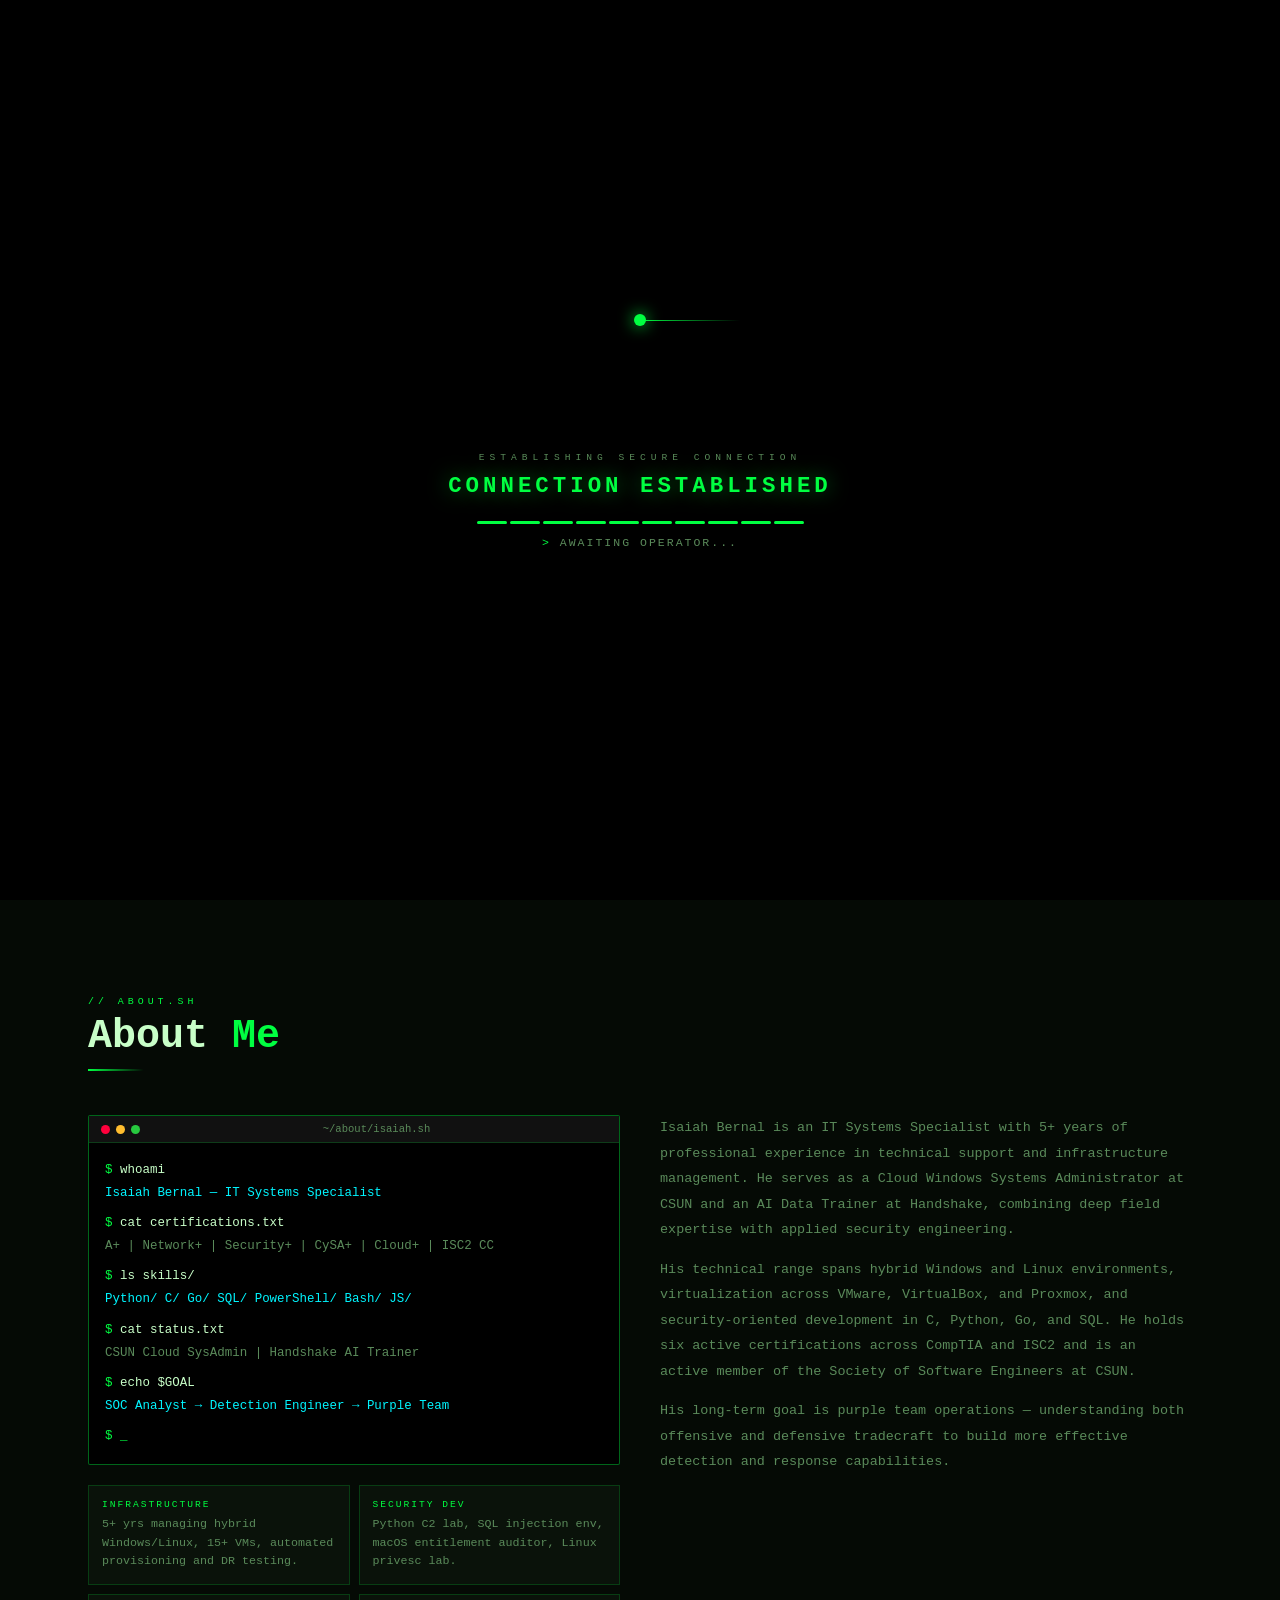
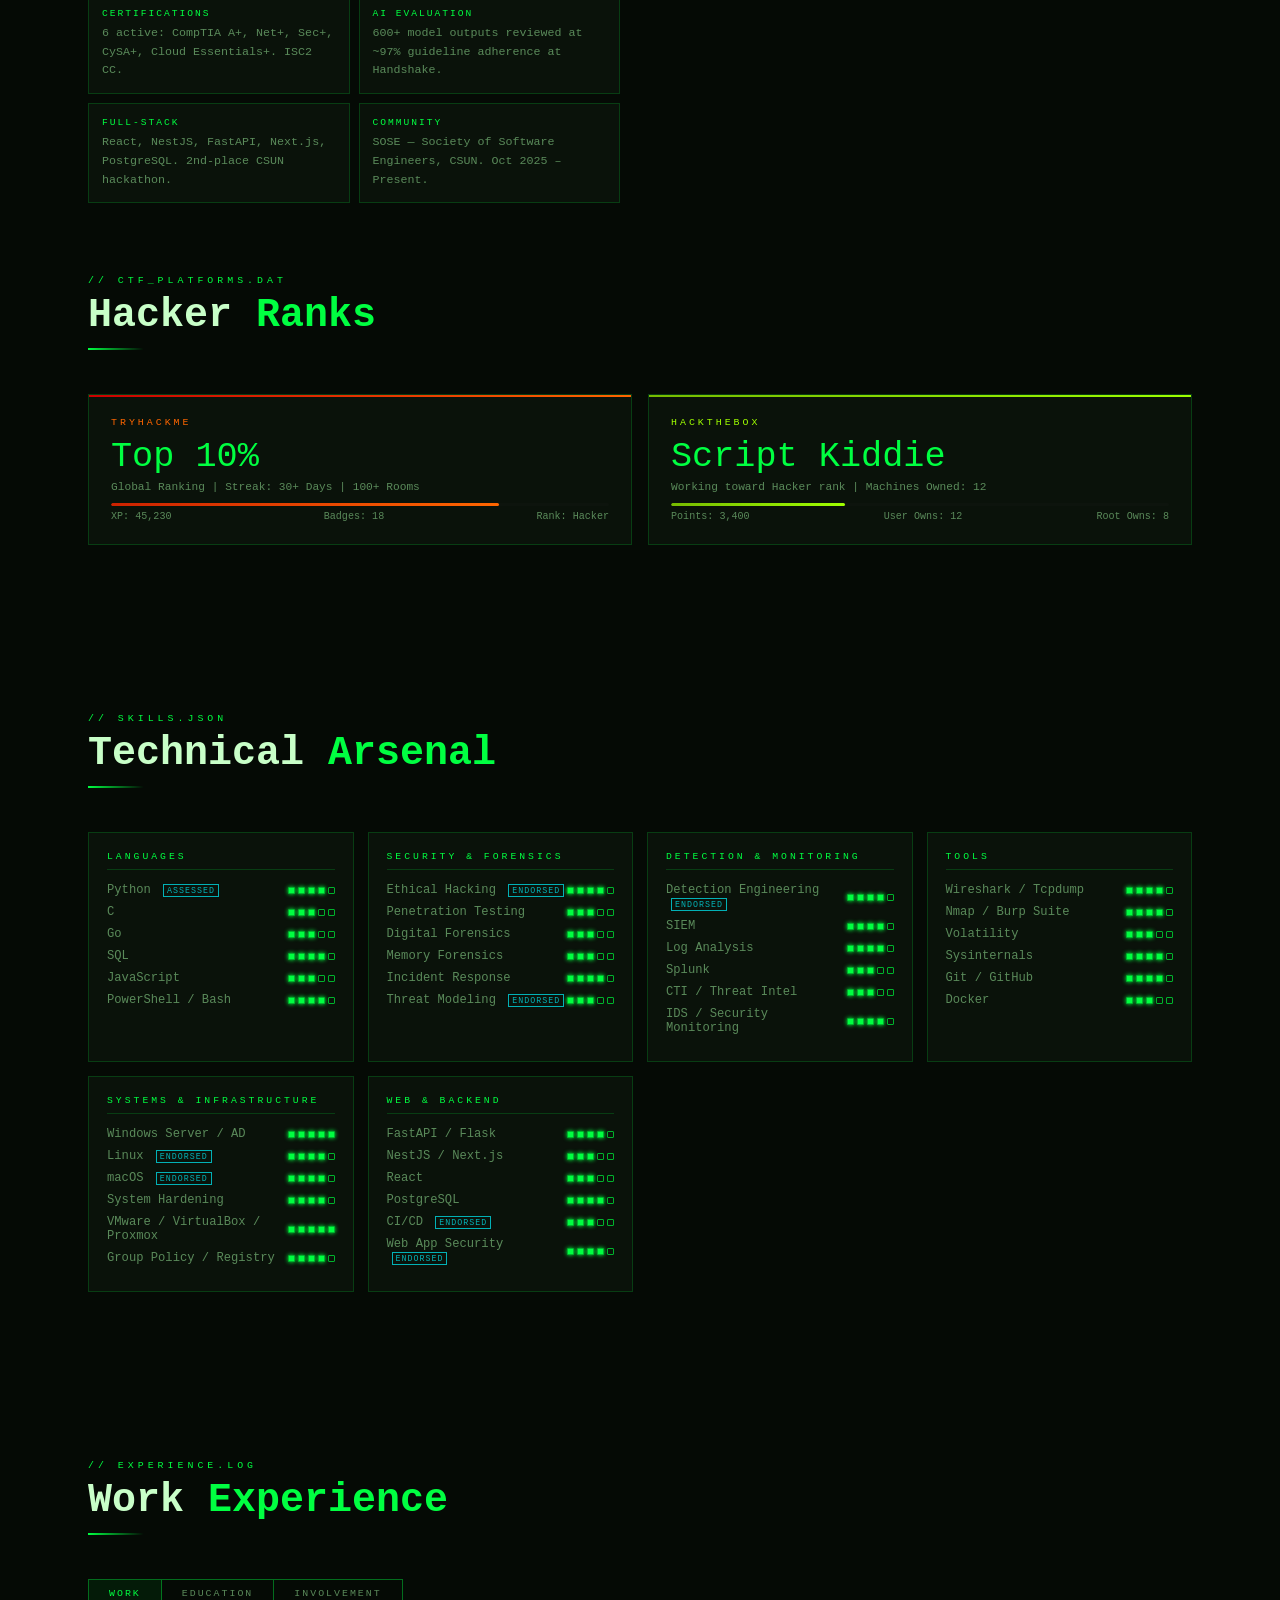
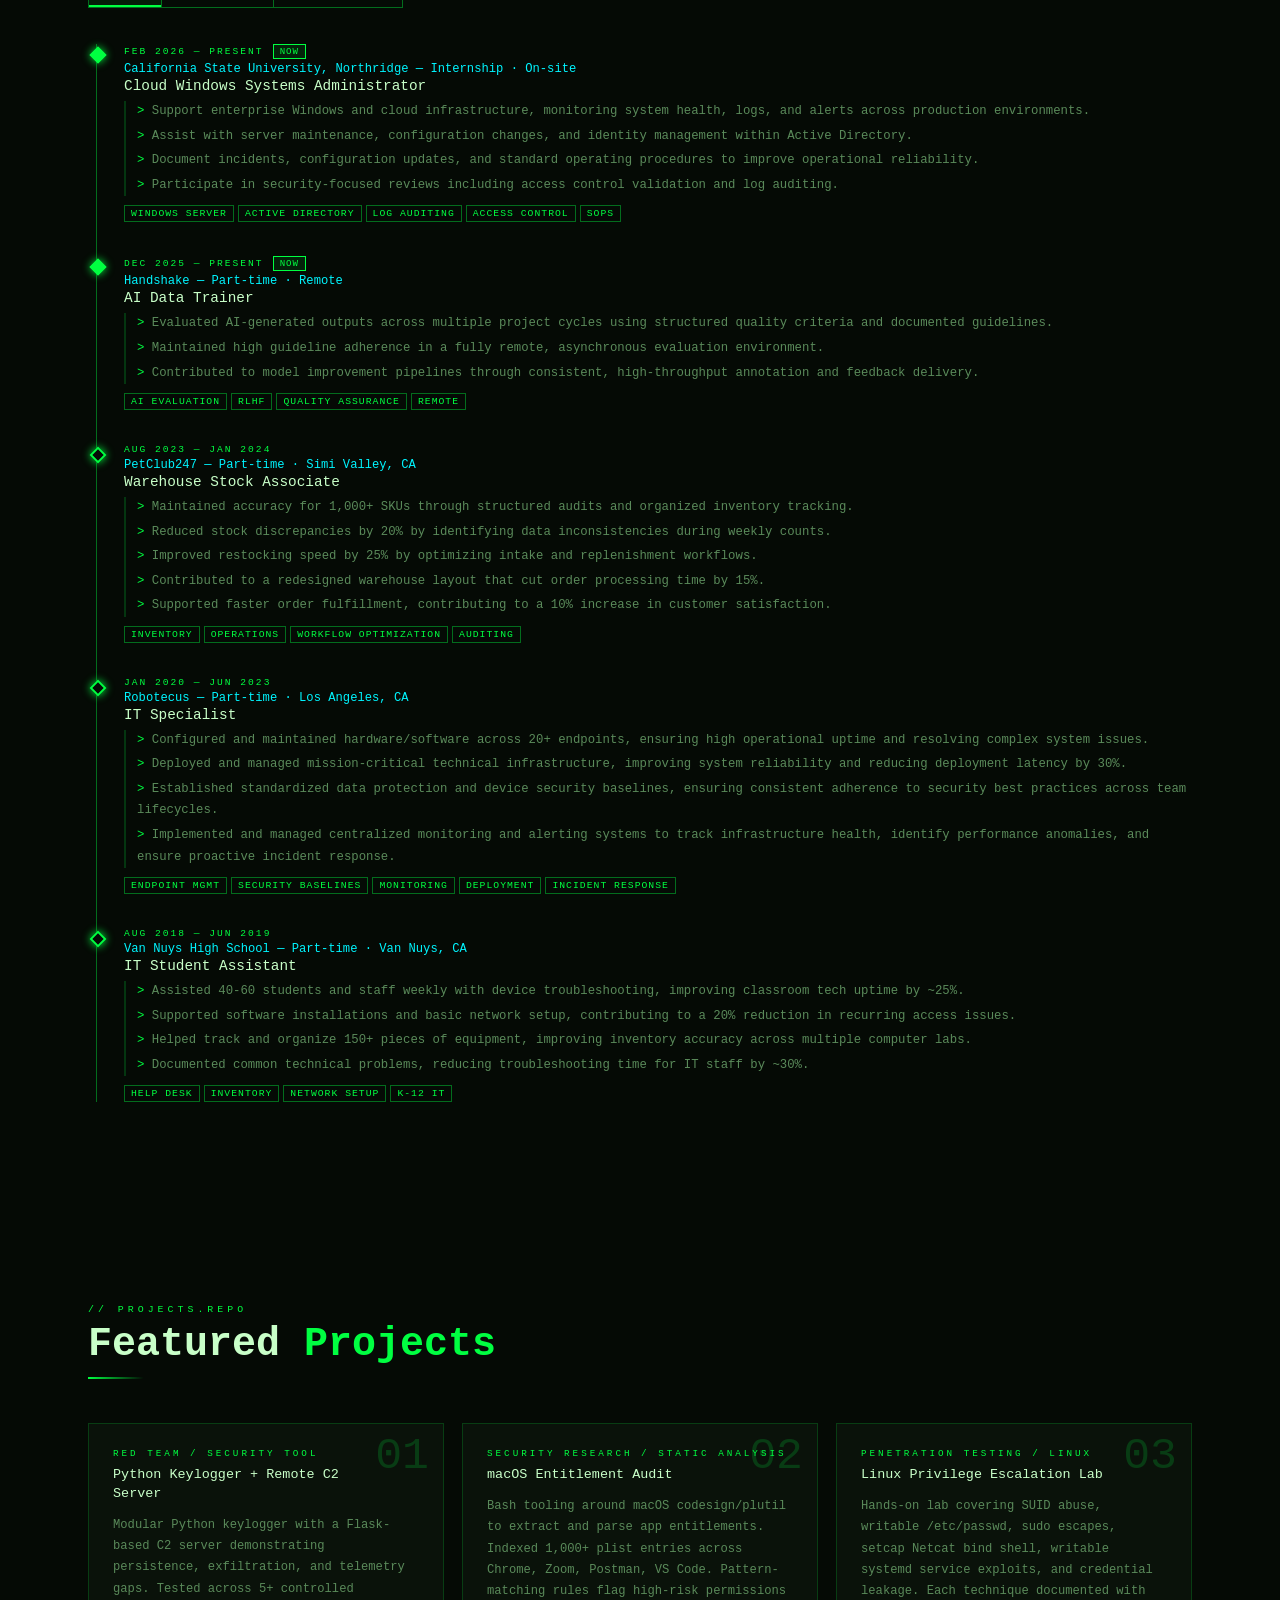
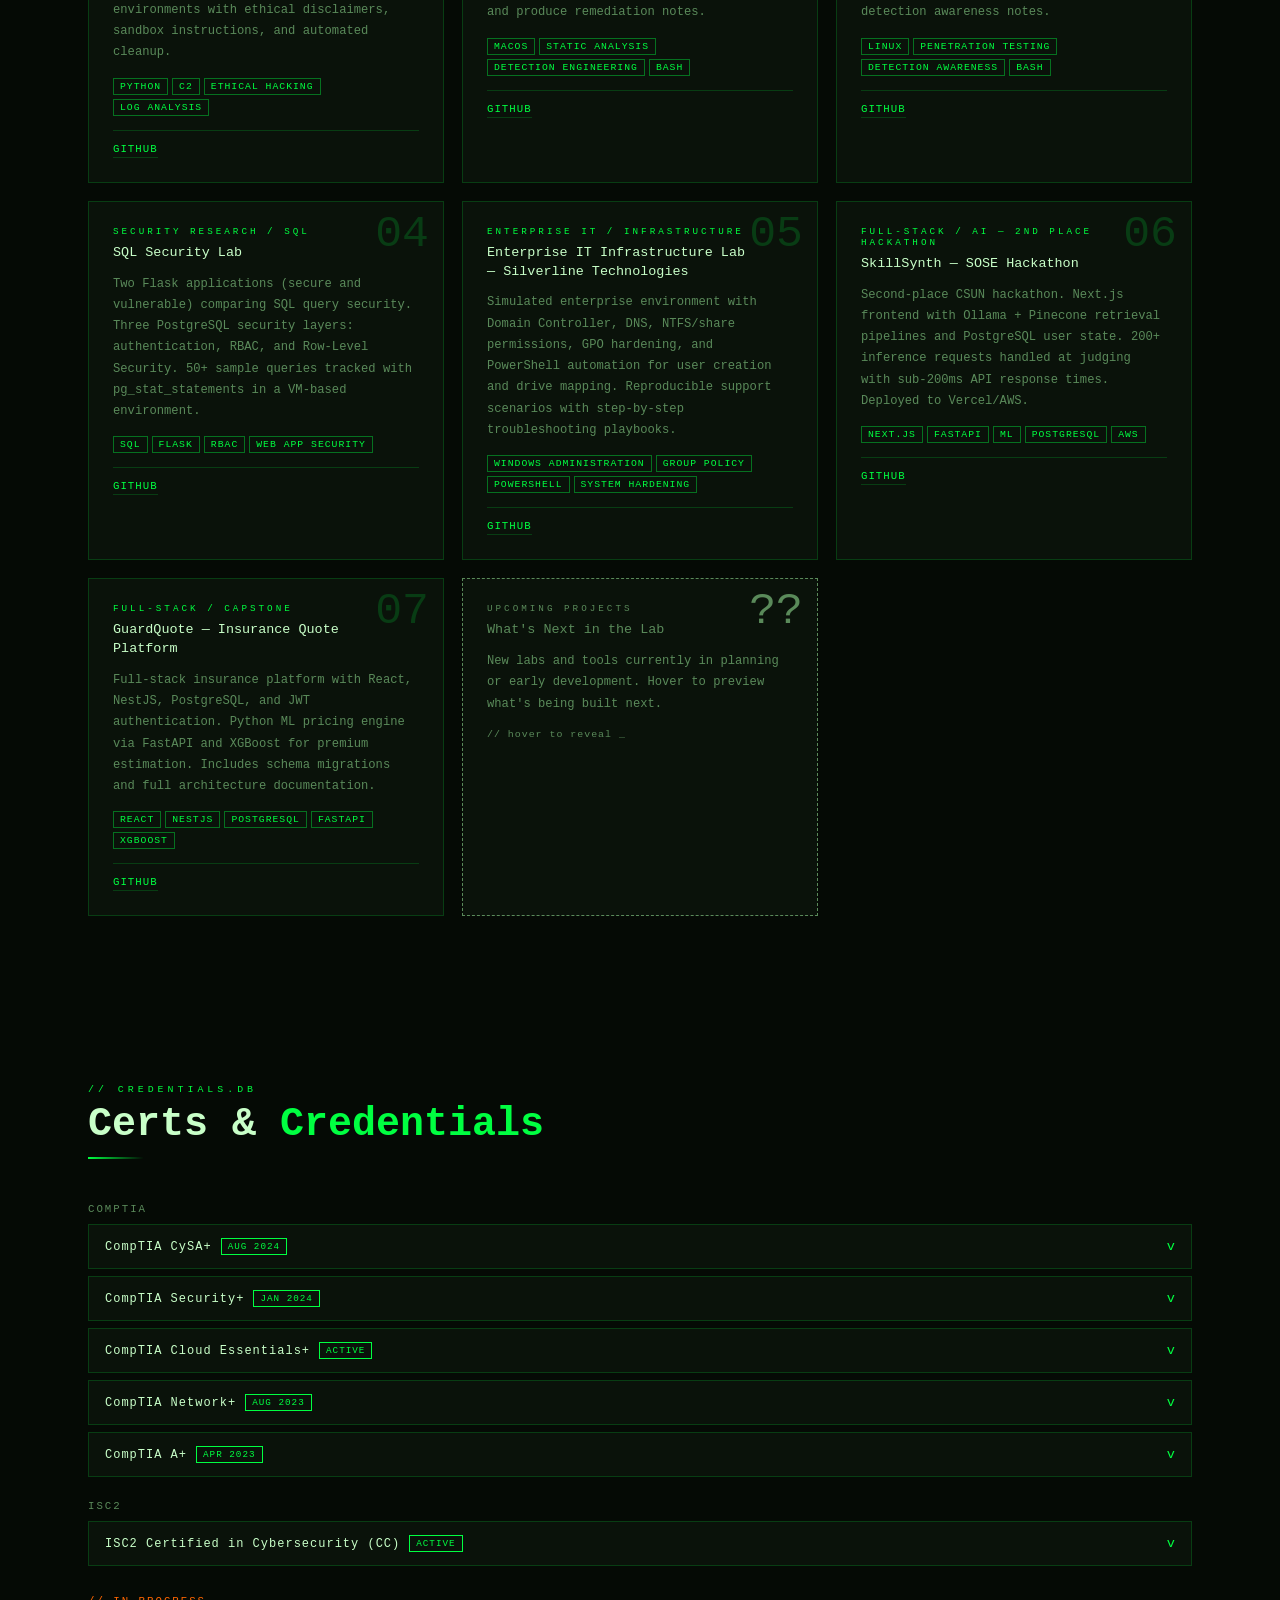
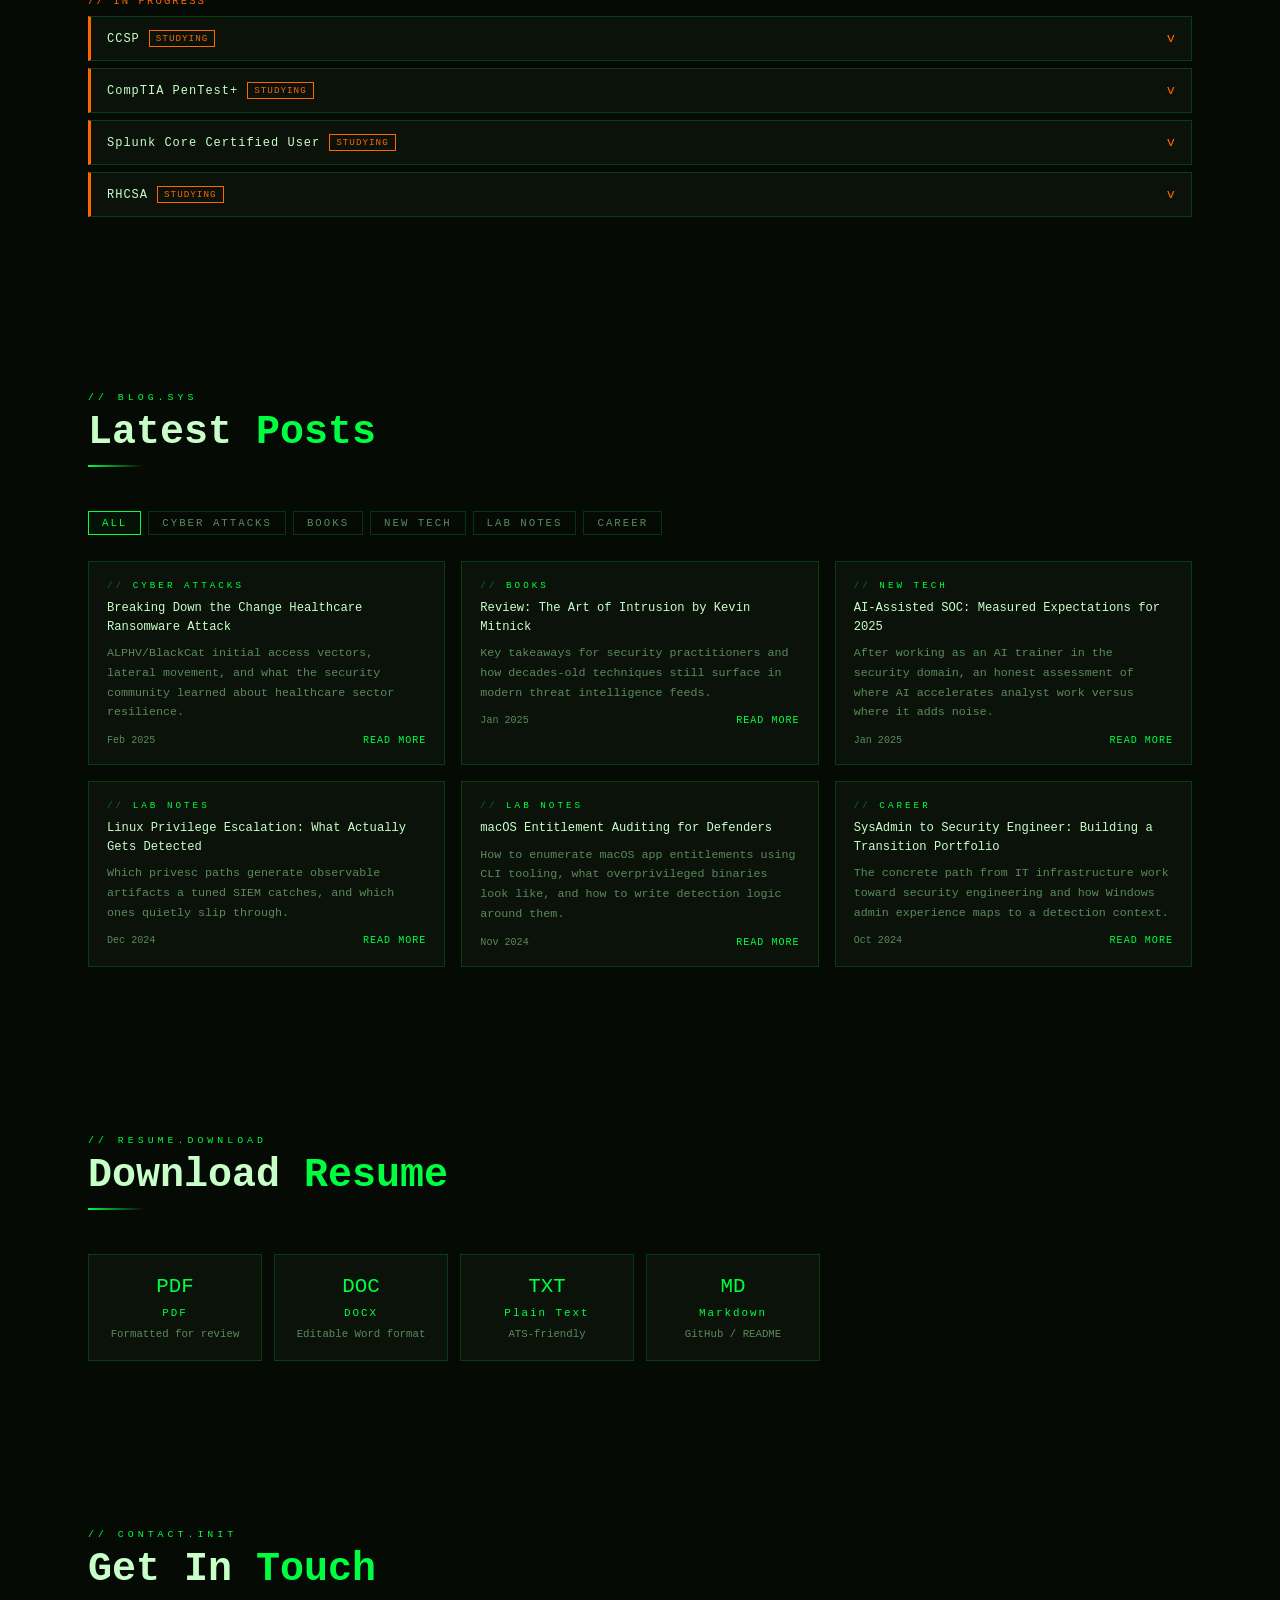
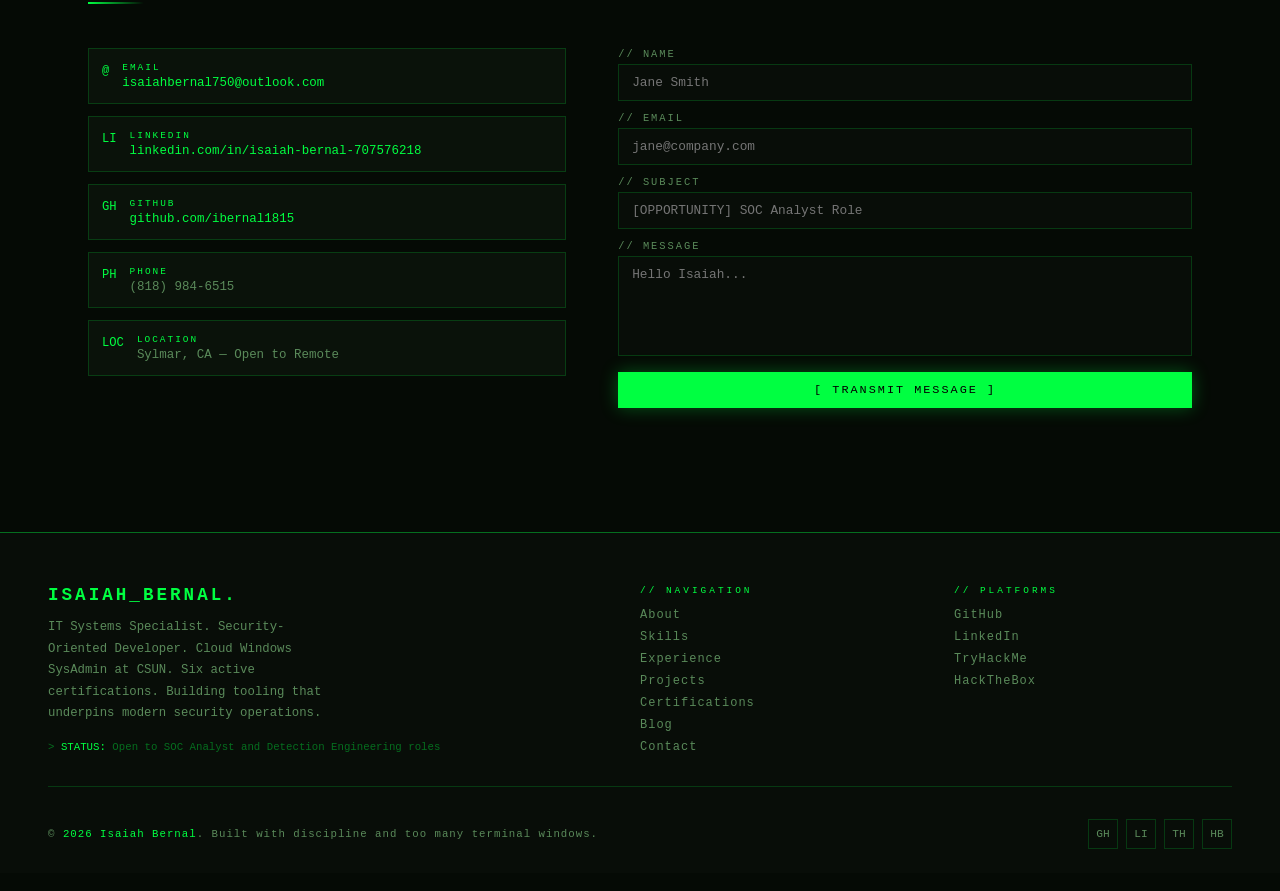
==== commit 8813c6e7: "Update index.html" ====
--- a/index.html
+++ b/index.html
@@ -337,7 +337,7 @@
     <div class="proj-card"><div class="proj-num">04</div><div class="proj-type">Security Research / SQL</div><div class="proj-name">SQL Security Lab</div><div class="proj-desc">Two Flask applications (secure and vulnerable) comparing SQL query security. Three PostgreSQL security layers: authentication, RBAC, and Row-Level Security. 50+ sample queries tracked with pg_stat_statements in a VM-based environment.</div><div class="tl-tags" style="margin-bottom:14px"><span class="tag">SQL</span><span class="tag">Flask</span><span class="tag">RBAC</span><span class="tag">Web App Security</span></div><div class="proj-links"><a href="https://github.com/ibernal1815/sql-security-lab" target="_blank" class="proj-link">GitHub</a></div></div>
     <div class="proj-card"><div class="proj-num">05</div><div class="proj-type">Enterprise IT / Infrastructure</div><div class="proj-name">Enterprise IT Infrastructure Lab &mdash; Silverline Technologies</div><div class="proj-desc">Simulated enterprise environment with Domain Controller, DNS, NTFS/share permissions, GPO hardening, and PowerShell automation for user creation and drive mapping. Reproducible support scenarios with step-by-step troubleshooting playbooks.</div><div class="tl-tags" style="margin-bottom:14px"><span class="tag">Windows Administration</span><span class="tag">Group Policy</span><span class="tag">PowerShell</span><span class="tag">System Hardening</span></div><div class="proj-links"><a href="https://github.com/ibernal1815/active-directory-lab" target="_blank" class="proj-link">GitHub</a></div></div>
     <div class="proj-card"><div class="proj-num">06</div><div class="proj-type">Full-Stack / AI &mdash; 2nd Place Hackathon</div><div class="proj-name">SkillSynth &mdash; SOSE Hackathon</div><div class="proj-desc">Second-place CSUN hackathon. Next.js frontend with Ollama + Pinecone retrieval pipelines and PostgreSQL user state. 200+ inference requests handled at judging with sub-200ms API response times. Deployed to Vercel/AWS.</div><div class="tl-tags" style="margin-bottom:14px"><span class="tag">Next.js</span><span class="tag">FastAPI</span><span class="tag">ML</span><span class="tag">PostgreSQL</span><span class="tag">AWS</span></div><div class="proj-links"><a href="https://github.com/ibernal1815/SkillSynth" target="_blank" class="proj-link">GitHub</a></div></div>
-    <div class="proj-card"><div class="proj-num">07</div><div class="proj-type">Full-Stack / Capstone</div><div class="proj-name">GuardQuote &mdash; Insurance Quote Platform</div><div class="proj-desc">Full-stack insurance platform with React, NestJS, PostgreSQL, and JWT authentication. Python ML pricing engine via FastAPI and XGBoost for premium estimation. Includes schema migrations and full architecture documentation.</div><div class="tl-tags" style="margin-bottom:14px"><span class="tag">React</span><span class="tag">NestJS</span><span class="tag">PostgreSQL</span><span class="tag">FastAPI</span><span class="tag">XGBoost</span></div><div class="proj-links"><a href="https://github.com/ibernal1815/GuardQuote" target="_blank" class="proj-link">GitHub</a></div></div>
+    <div class="proj-card"><div class="proj-num">07</div><div class="proj-type">Full-Stack / Capstone</div><div class="proj-name">GuardQuote &mdash; Insurance Quote Platform</div><div class="proj-desc">Full-stack insurance platform with React, NestJS, PostgreSQL, and JWT authentication. Python ML pricing engine via FastAPI and XGBoost for premium estimation. Includes schema migrations and full architecture documentation.</div><div class="tl-tags" style="margin-bottom:14px"><span class="tag">React</span><span class="tag">NestJS</span><span class="tag">PostgreSQL</span><span class="tag">FastAPI</span><span class="tag">XGBoost</span></div><div class="proj-links"><a href="https://github.com/ibernal1815/guard-quote" target="_blank" class="proj-link">GitHub</a></div></div>
     <div class="proj-card proj-future">
       <div class="pf-front">
         <div class="proj-num" style="color:var(--text-dim)">??</div>
--- a/style.css
+++ b/style.css
@@ -0,0 +1,325 @@
+:root{
+  --green:#00ff41;--green-dim:#00b32c;--red:#ff003c;--cyan:#00f5ff;--orange:#ff6600;
+  --bg:#050a05;--bg2:#080d08;--bg3:#0d140d;--card:#0a120a;
+  --border:rgba(0,255,65,0.18);--border-hi:rgba(0,255,65,0.4);
+  --text:#c8ffc8;--text-dim:#5a8a5a;
+  --mono:'Share Tech Mono',monospace;--display:'Orbitron',monospace;--vt:'VT323',monospace;
+}
+*{margin:0;padding:0;box-sizing:border-box}
+html{scroll-behavior:smooth}
+body{background:var(--bg);color:var(--text);font-family:var(--mono);overflow-x:hidden}
+body::before{content:'';position:fixed;inset:0;background:repeating-linear-gradient(0deg,transparent,transparent 2px,rgba(0,0,0,0.06) 2px,rgba(0,0,0,0.06) 4px);pointer-events:none;z-index:9000}
+#matrix-bg{position:fixed;inset:0;z-index:0;opacity:0.06;pointer-events:none}
+
+/* SPLASH */
+#splash{position:fixed;inset:0;background:#000;z-index:9500;display:flex;flex-direction:column;align-items:center;justify-content:center;pointer-events:none}
+#splash.ready{pointer-events:all}
+.sp-radar{position:relative;width:200px;height:200px;margin-bottom:32px;flex-shrink:0}
+.sp-ring{position:absolute;inset:0;border-radius:50%;border:1px solid var(--green);opacity:0;animation:sp-ring-expand 2.4s ease-out forwards}
+.sp-ring:nth-child(1){animation-delay:0s}
+.sp-ring:nth-child(2){animation-delay:0.5s}
+.sp-ring:nth-child(3){animation-delay:1s}
+.sp-ring:nth-child(4){animation-delay:1.5s}
+@keyframes sp-ring-expand{0%{transform:scale(0.15);opacity:0.9}100%{transform:scale(1.5);opacity:0}}
+.sp-sweep{position:absolute;inset:0;border-radius:50%;overflow:hidden;animation:sp-rot 2.2s linear infinite}
+@keyframes sp-rot{to{transform:rotate(360deg)}}
+.sp-sweep::after{content:'';position:absolute;top:50%;left:50%;width:50%;height:1px;transform-origin:left;background:linear-gradient(90deg,var(--green),transparent)}
+.sp-core{position:absolute;inset:0;display:flex;align-items:center;justify-content:center}
+.sp-dot{width:12px;height:12px;border-radius:50%;background:var(--green);box-shadow:0 0 16px var(--green);animation:sp-dot-pulse 1.2s ease-in-out infinite}
+@keyframes sp-dot-pulse{0%,100%{transform:scale(1)}50%{transform:scale(1.5);opacity:0.7}}
+.sp-wrap{width:min(460px,90vw);text-align:center}
+.sp-label{font-family:var(--display);font-size:0.6rem;letter-spacing:5px;color:var(--text-dim);text-transform:uppercase;margin-bottom:10px}
+.sp-title{font-family:var(--display);font-size:clamp(0.9rem,3.5vw,1.4rem);font-weight:900;color:var(--green);letter-spacing:4px;text-shadow:0 0 20px rgba(0,255,65,0.5);margin-bottom:22px}
+.sp-segs{display:flex;gap:3px;justify-content:center;margin-bottom:12px}
+.sp-seg{height:3px;width:30px;background:var(--bg3);border-radius:2px;overflow:hidden}
+.sp-seg-fill{height:100%;width:0;background:var(--green);transition:width 0.3s ease}
+.sp-phase{font-family:var(--mono);font-size:0.72rem;color:var(--text-dim);letter-spacing:2px;min-height:18px;margin-bottom:4px}
+.sp-enter{margin-top:34px;opacity:0;pointer-events:none;transition:opacity 0.6s;text-align:left}
+.sp-enter.show{opacity:1;pointer-events:all}
+.sp-enter-line{font-family:var(--mono);font-size:clamp(0.72rem,2vw,0.84rem);color:var(--text-dim);margin-bottom:14px}
+.sp-enter-line .pr{color:var(--green)}
+.sp-caret{display:inline-block;width:9px;height:0.9em;background:var(--green);vertical-align:text-bottom;animation:blink 0.75s step-start infinite}
+.sp-btn{display:block;width:100%;padding:14px;font-family:var(--display);font-size:0.74rem;letter-spacing:5px;color:var(--green);border:1px solid var(--green);background:none;cursor:pointer;text-transform:uppercase;transition:all 0.22s}
+.sp-btn:hover{background:var(--green);color:#000}
+.sp-hint{font-size:0.58rem;color:var(--text-dim);letter-spacing:2px;text-align:center;margin-top:8px;opacity:0.45}
+
+/* NAV */
+nav{position:fixed;top:0;left:0;right:0;z-index:1000;padding:13px 48px;display:flex;justify-content:space-between;align-items:center;background:rgba(5,10,5,0.94);border-bottom:1px solid var(--border-hi);backdrop-filter:blur(12px)}
+.nav-logo{font-family:var(--display);font-size:1rem;font-weight:900;color:var(--green);letter-spacing:3px}
+.nav-logo span{color:var(--red)}
+.nav-links{display:flex;gap:22px}
+.nav-links a{color:var(--text-dim);text-decoration:none;font-size:0.68rem;letter-spacing:2px;text-transform:uppercase;transition:color 0.2s;border-bottom:1px solid transparent;padding-bottom:2px}
+.nav-links a:hover{color:var(--green);border-bottom-color:var(--green)}
+.nav-right{display:flex;align-items:center;gap:14px}
+.nav-status{display:flex;align-items:center;gap:7px;font-size:0.66rem;color:var(--green)}
+.status-dot{width:7px;height:7px;background:var(--green);border-radius:50%;animation:pulse-dot 1.6s infinite}
+@keyframes pulse-dot{0%,100%{opacity:1}50%{opacity:0.3}}
+.hamburger{display:none;flex-direction:column;justify-content:space-between;width:26px;height:18px;background:none;border:none;cursor:pointer;padding:0}
+.hamburger span{display:block;height:2px;background:var(--green);border-radius:1px;transition:transform 0.3s,opacity 0.3s}
+.hamburger.open span:nth-child(1){transform:translateY(8px) rotate(45deg)}
+.hamburger.open span:nth-child(2){opacity:0}
+.hamburger.open span:nth-child(3){transform:translateY(-8px) rotate(-45deg)}
+
+/* SECTIONS */
+section{position:relative;z-index:1;padding:96px 48px 72px;max-width:1200px;margin:0 auto}
+.sec-label{font-family:var(--display);font-size:0.62rem;color:var(--green);letter-spacing:4px;text-transform:uppercase;margin-bottom:7px}
+.sec-title{font-family:var(--display);font-size:clamp(1.6rem,4vw,2.5rem);font-weight:900;color:var(--text);margin-bottom:10px}
+.sec-title span{color:var(--green)}
+.sec-div{width:56px;height:2px;background:linear-gradient(90deg,var(--green),transparent);margin-bottom:44px}
+
+/* HERO */
+#hero{min-height:100vh;display:flex;flex-direction:column;justify-content:center;padding-top:80px}
+.hero-eyebrow{font-size:0.76rem;color:var(--green);letter-spacing:3px;margin-bottom:16px}
+.hero-eyebrow::before{content:'> '}
+.hero-name{font-family:var(--display);font-size:clamp(3rem,8vw,6.5rem);font-weight:900;line-height:1;color:var(--text);margin-bottom:12px;position:relative;display:inline-block}
+.hero-name::before,.hero-name::after{content:attr(data-text);position:absolute;top:0;left:0;width:100%;height:100%}
+.hero-name::before{color:var(--red);clip-path:polygon(0 28%,100% 28%,100% 48%,0 48%);animation:gx1 4s infinite}
+.hero-name::after{color:var(--cyan);clip-path:polygon(0 62%,100% 62%,100% 74%,0 74%);animation:gx2 4s infinite}
+@keyframes gx1{0%,88%,100%{transform:translate(0)}90%{transform:translate(-5px,2px)}93%{transform:translate(4px,-1px)}}
+@keyframes gx2{0%,88%,100%{transform:translate(0)}91%{transform:translate(4px,-2px)}94%{transform:translate(-4px,2px)}}
+.hero-role{font-family:var(--vt);font-size:clamp(1.2rem,3vw,1.9rem);color:var(--green);margin-bottom:28px;letter-spacing:2px;min-height:2rem}
+#hero-tw{border-right:2px solid var(--green);padding-right:3px}
+.hero-desc{max-width:540px;color:var(--text-dim);font-size:0.84rem;line-height:1.85;margin-bottom:36px;border-left:2px solid var(--border-hi);padding-left:18px}
+.hero-btns{display:flex;gap:12px;flex-wrap:wrap}
+.btn{padding:11px 24px;font-family:var(--mono);font-size:0.74rem;letter-spacing:2px;text-transform:uppercase;text-decoration:none;display:inline-flex;align-items:center;gap:7px;border:none;background:none;cursor:pointer;transition:all 0.2s}
+.btn-primary{background:var(--green);color:#000;box-shadow:0 0 18px rgba(0,255,65,0.3)}
+.btn-primary:hover{background:#fff;transform:translateY(-2px)}
+.btn-outline{border:1px solid var(--green);color:var(--green)}
+.btn-outline:hover{background:rgba(0,255,65,0.07);transform:translateY(-2px)}
+.hero-stats{display:flex;gap:36px;flex-wrap:wrap;margin-top:52px;padding-top:32px;border-top:1px solid var(--border)}
+.stat-num{font-family:var(--display);font-size:1.8rem;font-weight:900;color:var(--green);display:block}
+.stat-label{font-size:0.64rem;color:var(--text-dim);letter-spacing:2px;text-transform:uppercase}
+
+/* ABOUT */
+.about-grid{display:grid;grid-template-columns:1fr 1fr;gap:40px;align-items:start}
+.about-text{color:var(--text-dim);font-size:0.84rem;line-height:1.9}
+.about-text p{margin-bottom:14px}
+.term-win{background:#000;border:1px solid var(--border-hi);border-radius:2px;overflow:hidden}
+.term-bar{background:#111;padding:7px 12px;display:flex;align-items:center;gap:6px;border-bottom:1px solid var(--border)}
+.tdot{width:9px;height:9px;border-radius:50%}
+.tdot.r{background:var(--red)}.tdot.y{background:#ffbd2e}.tdot.g{background:#27c93f}
+.tbar-title{flex:1;text-align:center;font-size:0.66rem;color:var(--text-dim)}
+.term-body{padding:16px;font-size:0.78rem;line-height:1.85}
+.term-body .pr{color:var(--green)}.term-body .out{color:var(--text-dim)}.term-body .hi{color:var(--cyan)}.term-body .mt{margin-top:7px}
+.mini-grid{display:grid;grid-template-columns:1fr 1fr;gap:9px;margin-top:20px}
+.mini-card{background:var(--card);border:1px solid var(--border);padding:13px;transition:border-color 0.2s,transform 0.2s}
+.mini-card:hover{border-color:var(--green);transform:translateY(-2px)}
+.mini-title{font-family:var(--display);font-size:0.6rem;color:var(--green);letter-spacing:2px;text-transform:uppercase;margin-bottom:5px}
+.mini-text{font-size:0.73rem;color:var(--text-dim);line-height:1.6}
+
+/* RANKS */
+.rank-grid{display:grid;grid-template-columns:1fr 1fr;gap:16px}
+.rank-card{background:var(--card);border:1px solid var(--border);padding:22px;position:relative;overflow:hidden;transition:border-color 0.3s,transform 0.3s}
+.rank-card::before{content:'';position:absolute;top:0;left:0;right:0;height:2px}
+.rank-thm::before{background:linear-gradient(90deg,#cc0000,var(--orange))}
+.rank-htb::before{background:linear-gradient(90deg,#77bb00,#9fff00)}
+.rank-card:hover{border-color:var(--green);transform:translateY(-3px)}
+.rank-plat{font-family:var(--display);font-size:0.62rem;letter-spacing:3px;text-transform:uppercase;margin-bottom:9px}
+.rank-thm .rank-plat{color:var(--orange)}.rank-htb .rank-plat{color:#9fff00}
+.rank-val{font-family:var(--vt);font-size:2.2rem;color:var(--green)}
+.rank-sub{font-size:0.7rem;color:var(--text-dim);margin-top:4px}
+.rank-bar-wrap{margin-top:10px;height:3px;background:var(--bg3);border-radius:2px;overflow:hidden}
+.rank-bar{height:100%;border-radius:2px;width:0;animation:fillbar 2s ease 0.6s forwards}
+.rank-thm .rank-bar{background:linear-gradient(90deg,#cc2200,var(--orange))}
+.rank-htb .rank-bar{background:linear-gradient(90deg,#77bb00,#9fff00)}
+@keyframes fillbar{to{width:var(--fill)}}
+.rank-meta{display:flex;justify-content:space-between;font-size:0.63rem;color:var(--text-dim);margin-top:5px}
+
+/* SKILLS */
+.skills-grid{display:grid;grid-template-columns:repeat(auto-fill,minmax(250px,1fr));gap:14px}
+.skill-cat{background:var(--card);border:1px solid var(--border);padding:18px;transition:border-color 0.2s}
+.skill-cat:hover{border-color:var(--green)}
+.skill-cat-title{font-family:var(--display);font-size:0.61rem;color:var(--green);letter-spacing:3px;text-transform:uppercase;margin-bottom:13px;padding-bottom:7px;border-bottom:1px solid var(--border)}
+.skill-item{display:flex;justify-content:space-between;align-items:center;margin-bottom:8px}
+.skill-name{font-size:0.76rem;color:var(--text-dim)}
+.skill-pips{display:flex;gap:3px}
+.pip{width:7px;height:7px;border:1px solid var(--green-dim);border-radius:1px}
+.pip.on{background:var(--green);box-shadow:0 0 4px var(--green)}
+.endorsed{font-size:0.52rem;color:var(--cyan);border:1px solid var(--cyan);padding:1px 3px;letter-spacing:1px;margin-left:5px;opacity:0.7;vertical-align:middle}
+
+/* TIMELINE */
+.tl-tabs{display:flex;border:1px solid var(--border-hi);width:fit-content;margin-bottom:36px;flex-wrap:wrap}
+.tl-tab{padding:8px 20px;font-family:var(--display);font-size:0.62rem;letter-spacing:2px;text-transform:uppercase;background:none;border:none;border-right:1px solid var(--border-hi);color:var(--text-dim);cursor:pointer;transition:all 0.2s}
+.tl-tab:last-child{border-right:none}
+.tl-tab.active{background:rgba(0,255,65,0.07);color:var(--green);box-shadow:inset 0 -2px 0 var(--green)}
+.tl-tab:hover:not(.active){color:var(--text);background:rgba(255,255,255,0.02)}
+.tl-panel{display:none}
+.tl-panel.active{display:block}
+.timeline{position:relative;padding-left:36px}
+.timeline::before{content:'';position:absolute;left:8px;top:0;bottom:0;width:1px;background:var(--border-hi)}
+.tl-item{position:relative;margin-bottom:34px;opacity:0;transform:translateX(-10px);transition:opacity 0.4s,transform 0.4s}
+.tl-panel.active .tl-item{opacity:1;transform:none}
+.tl-panel.active .tl-item:nth-child(1){transition-delay:0.05s}
+.tl-panel.active .tl-item:nth-child(2){transition-delay:0.12s}
+.tl-panel.active .tl-item:nth-child(3){transition-delay:0.19s}
+.tl-panel.active .tl-item:nth-child(4){transition-delay:0.26s}
+.tl-panel.active .tl-item:nth-child(5){transition-delay:0.33s}
+.tl-dot{position:absolute;left:-32px;top:5px;width:12px;height:12px;border:2px solid var(--green);background:var(--bg);box-shadow:0 0 8px var(--green);transform:rotate(45deg)}
+.tl-item.current .tl-dot{background:var(--green);animation:dot-pulse 1.8s ease-in-out infinite}
+@keyframes dot-pulse{0%,100%{box-shadow:0 0 8px var(--green)}50%{box-shadow:0 0 18px var(--green),0 0 28px rgba(0,255,65,0.35)}}
+.tl-dot-future{border-color:var(--cyan)!important;box-shadow:0 0 8px var(--cyan)!important}
+.tl-item.tl-future{opacity:0.65}
+.tl-item.tl-future:hover{opacity:1}
+.tl-date{font-family:var(--display);font-size:0.6rem;color:var(--green);letter-spacing:2px;text-transform:uppercase;margin-bottom:3px;display:flex;align-items:center;gap:9px;flex-wrap:wrap}
+.tl-now{font-size:0.57rem;padding:1px 6px;background:rgba(0,255,65,0.1);border:1px solid var(--green);color:var(--green);letter-spacing:1px}
+.tl-now-future{background:rgba(0,245,255,0.08)!important;border-color:var(--cyan)!important;color:var(--cyan)!important}
+.tl-company{font-family:var(--display);font-size:0.76rem;color:var(--cyan);margin-bottom:2px}
+.tl-role{font-size:0.9rem;color:var(--text);margin-bottom:7px}
+.tl-bullets{list-style:none;border-left:2px solid var(--border);padding-left:11px}
+.tl-bullets li{font-size:0.77rem;color:var(--text-dim);line-height:1.75;margin-bottom:3px}
+.tl-bullets li::before{content:'> ';color:var(--green)}
+.tl-tags{display:flex;flex-wrap:wrap;gap:4px;margin-top:9px}
+.tag{font-size:0.61rem;color:var(--green);border:1px solid var(--border-hi);padding:2px 6px;letter-spacing:1px;text-transform:uppercase}
+.tag-future{color:var(--cyan)!important;border-color:rgba(0,245,255,0.25)!important}
+
+/* CERTS */
+.acc{margin-bottom:6px}
+.acc-head{background:var(--card);border:1px solid var(--border);padding:13px 16px;display:flex;justify-content:space-between;align-items:center;cursor:pointer;transition:all 0.2s;user-select:none}
+.acc-head:hover,.acc-head.open{border-color:var(--green);background:rgba(0,255,65,0.04)}
+.acc-title-row{font-family:var(--display);font-size:0.75rem;color:var(--text);letter-spacing:1px;display:flex;align-items:center;gap:9px;flex-wrap:wrap}
+.acc-badge{font-size:0.58rem;padding:2px 6px;border:1px solid var(--green);color:var(--green);letter-spacing:1px}
+.acc-arrow{color:var(--green);font-size:0.85rem;transition:transform 0.3s;flex-shrink:0}
+.acc-head.open .acc-arrow{transform:rotate(180deg)}
+.acc-body{max-height:0;overflow:hidden;transition:max-height 0.4s ease;border:1px solid transparent;border-top:none}
+.acc-body.open{max-height:300px;border-color:var(--green);background:var(--bg2)}
+.acc-content{padding:14px 16px;font-size:0.78rem;color:var(--text-dim);line-height:1.8}
+.acc-content strong{color:var(--green)}
+.cred-id{font-size:0.67rem;color:var(--text-dim);margin-top:7px;word-break:break-all}
+.acc-subhead{margin-top:22px;margin-bottom:9px;font-size:0.67rem;color:var(--text-dim);letter-spacing:2px;text-transform:uppercase}
+.acc-studying .acc-head{border-left:3px solid var(--orange)}
+.acc-studying .acc-head:hover,.acc-studying .acc-head.open{border-color:var(--orange)!important;background:rgba(255,102,0,0.04)!important}
+.acc-badge-studying{border-color:var(--orange)!important;color:var(--orange)!important}
+.acc-arrow-studying{color:var(--orange)!important}
+.study-prog-row{display:flex;align-items:center;gap:9px;margin-top:11px}
+.study-prog-label{font-size:0.62rem;color:var(--text-dim);letter-spacing:2px;text-transform:uppercase;flex-shrink:0}
+.study-bar-wrap{flex:1;height:2px;background:var(--bg3);border-radius:2px;overflow:hidden}
+.study-bar{height:100%;width:0;background:linear-gradient(90deg,var(--orange),#ffaa00);animation:fillbar 1.8s ease 0.5s forwards}
+.study-pct{font-size:0.67rem;color:var(--orange);flex-shrink:0}
+
+/* PROJECTS */
+.proj-grid{display:grid;grid-template-columns:repeat(auto-fill,minmax(330px,1fr));gap:18px}
+.proj-card{background:var(--card);border:1px solid var(--border);padding:24px;position:relative;overflow:hidden;transition:border-color 0.3s,transform 0.3s,box-shadow 0.3s}
+.proj-card::before{content:'';position:absolute;top:0;left:0;right:0;height:2px;background:linear-gradient(90deg,var(--green),var(--cyan));transform:scaleX(0);transition:transform 0.3s;transform-origin:left}
+.proj-card:hover::before{transform:scaleX(1)}
+.proj-card:hover{border-color:var(--green);transform:translateY(-3px);box-shadow:0 10px 36px rgba(0,255,65,0.07)}
+.proj-num{font-family:var(--vt);font-size:2.8rem;color:var(--border);position:absolute;right:14px;top:10px;line-height:1;pointer-events:none}
+.proj-type{font-size:0.58rem;color:var(--green);letter-spacing:3px;text-transform:uppercase;margin-bottom:7px}
+.proj-name{font-family:var(--display);font-size:0.84rem;color:var(--text);margin-bottom:11px;line-height:1.4;padding-right:38px}
+.proj-desc{font-size:0.76rem;color:var(--text-dim);line-height:1.75;margin-bottom:14px}
+.proj-links{display:flex;gap:12px;border-top:1px solid var(--border);padding-top:12px}
+.proj-link{font-size:0.67rem;color:var(--green);text-decoration:none;letter-spacing:1px;text-transform:uppercase;border-bottom:1px solid var(--border);padding-bottom:2px;transition:border-color 0.2s}
+.proj-link:hover{border-color:var(--green)}
+.proj-future{border-style:dashed;border-color:var(--text-dim);cursor:default}
+.proj-future:hover{border-color:var(--cyan)!important;border-style:solid!important}
+.proj-future::before{background:linear-gradient(90deg,var(--cyan),var(--green))!important}
+.pf-front{transition:opacity 0.2s}
+.pf-hint{font-size:0.62rem;color:var(--text-dim);margin-top:12px;letter-spacing:1px}
+.proj-future:hover .pf-front{opacity:0;pointer-events:none}
+.pf-overlay{position:absolute;inset:0;padding:20px;background:rgba(5,10,5,0.97);opacity:0;pointer-events:none;transition:opacity 0.28s;overflow-y:auto}
+.proj-future:hover .pf-overlay{opacity:1;pointer-events:all}
+.pf-overlay-title{font-family:var(--display);font-size:0.62rem;color:var(--cyan);letter-spacing:3px;text-transform:uppercase;margin-bottom:14px}
+.pf-item{margin-bottom:13px;border-left:2px solid rgba(0,245,255,0.25);padding-left:10px}
+.pf-item-name{font-family:var(--display);font-size:0.66rem;color:var(--cyan);letter-spacing:1px;margin-bottom:3px}
+.pf-item-desc{font-size:0.71rem;color:var(--text-dim);line-height:1.65}
+
+/* BLOG */
+.blog-filters{display:flex;gap:7px;flex-wrap:wrap;margin-bottom:26px}
+.f-btn{padding:5px 13px;font-family:var(--mono);font-size:0.67rem;letter-spacing:2px;text-transform:uppercase;border:1px solid var(--border);background:none;color:var(--text-dim);cursor:pointer;transition:all 0.2s}
+.f-btn.on,.f-btn:hover{border-color:var(--green);color:var(--green);background:rgba(0,255,65,0.04)}
+.blog-grid{display:grid;grid-template-columns:repeat(auto-fill,minmax(300px,1fr));gap:16px}
+.blog-card{background:var(--card);border:1px solid var(--border);padding:18px;transition:all 0.25s}
+.blog-card:hover{border-color:var(--green);transform:translateY(-3px)}
+.blog-cat{font-size:0.58rem;color:var(--green);letter-spacing:3px;text-transform:uppercase;margin-bottom:8px}
+.blog-cat::before{content:'// ';color:var(--border-hi)}
+.blog-title{font-family:var(--display);font-size:0.76rem;color:var(--text);margin-bottom:8px;line-height:1.5}
+.blog-excerpt{font-size:0.73rem;color:var(--text-dim);line-height:1.7;margin-bottom:12px}
+.blog-meta{font-size:0.63rem;color:var(--text-dim);display:flex;justify-content:space-between}
+.blog-read{color:var(--green);text-decoration:none;letter-spacing:1px}
+
+/* RESUME */
+.resume-grid{display:grid;grid-template-columns:repeat(auto-fill,minmax(160px,1fr));gap:12px}
+.dl-card{background:var(--card);border:1px solid var(--border);padding:20px 16px;text-align:center;text-decoration:none;display:flex;flex-direction:column;align-items:center;gap:9px;transition:all 0.22s}
+.dl-card:hover{border-color:var(--green);transform:translateY(-3px)}
+.dl-lbl{font-family:var(--display);font-size:1.3rem;color:var(--green)}
+.dl-type{font-family:var(--display);font-size:0.68rem;color:var(--green);letter-spacing:2px}
+.dl-desc{font-size:0.67rem;color:var(--text-dim)}
+
+/* CONTACT */
+.contact-grid{display:grid;grid-template-columns:1fr 1.2fr;gap:52px;align-items:start}
+.c-item{display:flex;align-items:flex-start;gap:13px;margin-bottom:12px;padding:13px;border:1px solid var(--border);background:var(--card);transition:border-color 0.2s}
+.c-item:hover{border-color:var(--green)}
+.c-icon{font-family:var(--display);font-size:0.76rem;color:var(--green);flex-shrink:0;margin-top:2px}
+.c-label{font-family:var(--display);font-size:0.59rem;color:var(--green);letter-spacing:2px;text-transform:uppercase;margin-bottom:3px}
+.c-value{font-size:0.78rem;color:var(--text-dim)}
+.c-value a{color:var(--green);text-decoration:none}
+.cf{display:flex;flex-direction:column;gap:11px}
+.f-label{font-size:0.65rem;color:var(--text-dim);letter-spacing:2px;text-transform:uppercase;display:block;margin-bottom:4px}
+.f-input,.f-ta{width:100%;background:var(--bg2);border:1px solid var(--border);color:var(--text);font-family:var(--mono);font-size:0.8rem;padding:10px 13px;outline:none;resize:none;transition:border-color 0.2s}
+.f-input:focus,.f-ta:focus{border-color:var(--green)}
+.f-ta{min-height:100px}
+
+/* FOOTER */
+footer{position:relative;z-index:1;background:var(--bg2);border-top:1px solid var(--border-hi);padding:52px 48px 24px;margin-top:52px}
+.foot-inner{max-width:1200px;margin:0 auto}
+.foot-top{display:grid;grid-template-columns:2fr 1fr 1fr;gap:36px;margin-bottom:32px;padding-bottom:32px;border-bottom:1px solid var(--border)}
+.foot-logo{font-family:var(--display);font-size:1.1rem;font-weight:900;color:var(--green);letter-spacing:3px;margin-bottom:12px}
+.foot-tag{font-size:0.77rem;color:var(--text-dim);line-height:1.75;max-width:290px}
+.foot-status{margin-top:16px;font-size:0.67rem;color:var(--border-hi)}
+.foot-status span{color:var(--green)}
+.foot-col-title{font-family:var(--display);font-size:0.59rem;color:var(--green);letter-spacing:3px;text-transform:uppercase;margin-bottom:12px}
+.foot-links{display:flex;flex-direction:column;gap:8px}
+.foot-links a{font-size:0.75rem;color:var(--text-dim);text-decoration:none;transition:color 0.2s;letter-spacing:1px}
+.foot-links a:hover{color:var(--green)}
+.foot-bottom{display:flex;justify-content:space-between;align-items:center;flex-wrap:wrap;gap:12px}
+.copyright{font-size:0.67rem;color:var(--text-dim);letter-spacing:1px}
+.copyright span{color:var(--green)}
+.soc-row{display:flex;gap:8px}
+.soc-link{width:30px;height:30px;border:1px solid var(--border);display:flex;align-items:center;justify-content:center;color:var(--text-dim);text-decoration:none;font-size:0.7rem;transition:all 0.2s}
+.soc-link:hover{border-color:var(--green);color:var(--green)}
+
+/* UTILS */
+@keyframes blink{0%,100%{opacity:1}50%{opacity:0}}
+.blink{animation:blink 0.9s infinite}
+.reveal{opacity:0;transform:translateY(16px);transition:opacity 0.5s ease,transform 0.5s ease}
+.reveal.in{opacity:1;transform:none}
+.back-top{position:fixed;bottom:26px;right:26px;z-index:5000;width:38px;height:38px;border:1px solid var(--border-hi);background:rgba(5,10,5,0.93);color:var(--green);font-size:0.9rem;cursor:pointer;display:flex;align-items:center;justify-content:center;transition:all 0.3s;opacity:0;pointer-events:none}
+.back-top.show{opacity:1;pointer-events:all}
+.back-top:hover{border-color:var(--green)}
+.sound-btn{position:fixed;bottom:26px;left:26px;z-index:5000;width:38px;height:38px;border:1px solid var(--border-hi);background:rgba(5,10,5,0.93);color:var(--text-dim);font-size:0.7rem;font-family:var(--mono);cursor:pointer;display:flex;align-items:center;justify-content:center;transition:all 0.2s}
+.sound-btn:hover{border-color:var(--green);color:var(--green)}
+.sound-btn.sfx-on{color:var(--green);border-color:var(--border-hi)}
+
+/* RESPONSIVE */
+@media(max-width:900px){
+  .about-grid{grid-template-columns:1fr}
+  .rank-grid{grid-template-columns:1fr 1fr}
+  .foot-top{grid-template-columns:1fr 1fr}
+}
+@media(max-width:768px){
+  nav{padding:12px 18px}
+  .nav-status-txt{display:none}
+  .hamburger{display:flex}
+  .nav-links{position:fixed;top:54px;left:0;right:0;background:rgba(5,10,5,0.98);border-bottom:1px solid var(--border-hi);flex-direction:column;max-height:0;overflow:hidden;transition:max-height 0.4s ease,padding 0.35s ease;padding:0;gap:0;z-index:999}
+  .nav-links.open{max-height:400px;padding:14px 0 18px}
+  .nav-links a{padding:12px 26px;font-size:0.78rem;border-bottom:1px solid var(--border);display:block}
+  .nav-links a:last-child{border-bottom:none}
+  section{padding:70px 18px 50px}
+  #hero{padding-top:68px}
+  .hero-btns{flex-direction:column}
+  .btn{width:100%;justify-content:center}
+  .about-grid,.contact-grid{grid-template-columns:1fr;gap:24px}
+  .mini-grid{grid-template-columns:1fr 1fr}
+  .rank-grid{grid-template-columns:1fr}
+  .skills-grid,.proj-grid,.blog-grid{grid-template-columns:1fr}
+  .resume-grid{grid-template-columns:1fr 1fr}
+  .foot-top{grid-template-columns:1fr;gap:24px}
+  .foot-bottom{flex-direction:column;align-items:flex-start}
+  .tl-tabs{width:100%}
+  .tl-tab{flex:1;text-align:center;font-size:0.55rem;padding:8px 4px}
+}
+@media(max-width:480px){
+  section{padding:62px 14px 42px}
+  .mini-grid,.resume-grid{grid-template-columns:1fr}
+  .sp-radar{width:150px;height:150px}
+  footer{padding:36px 14px 18px}
+}
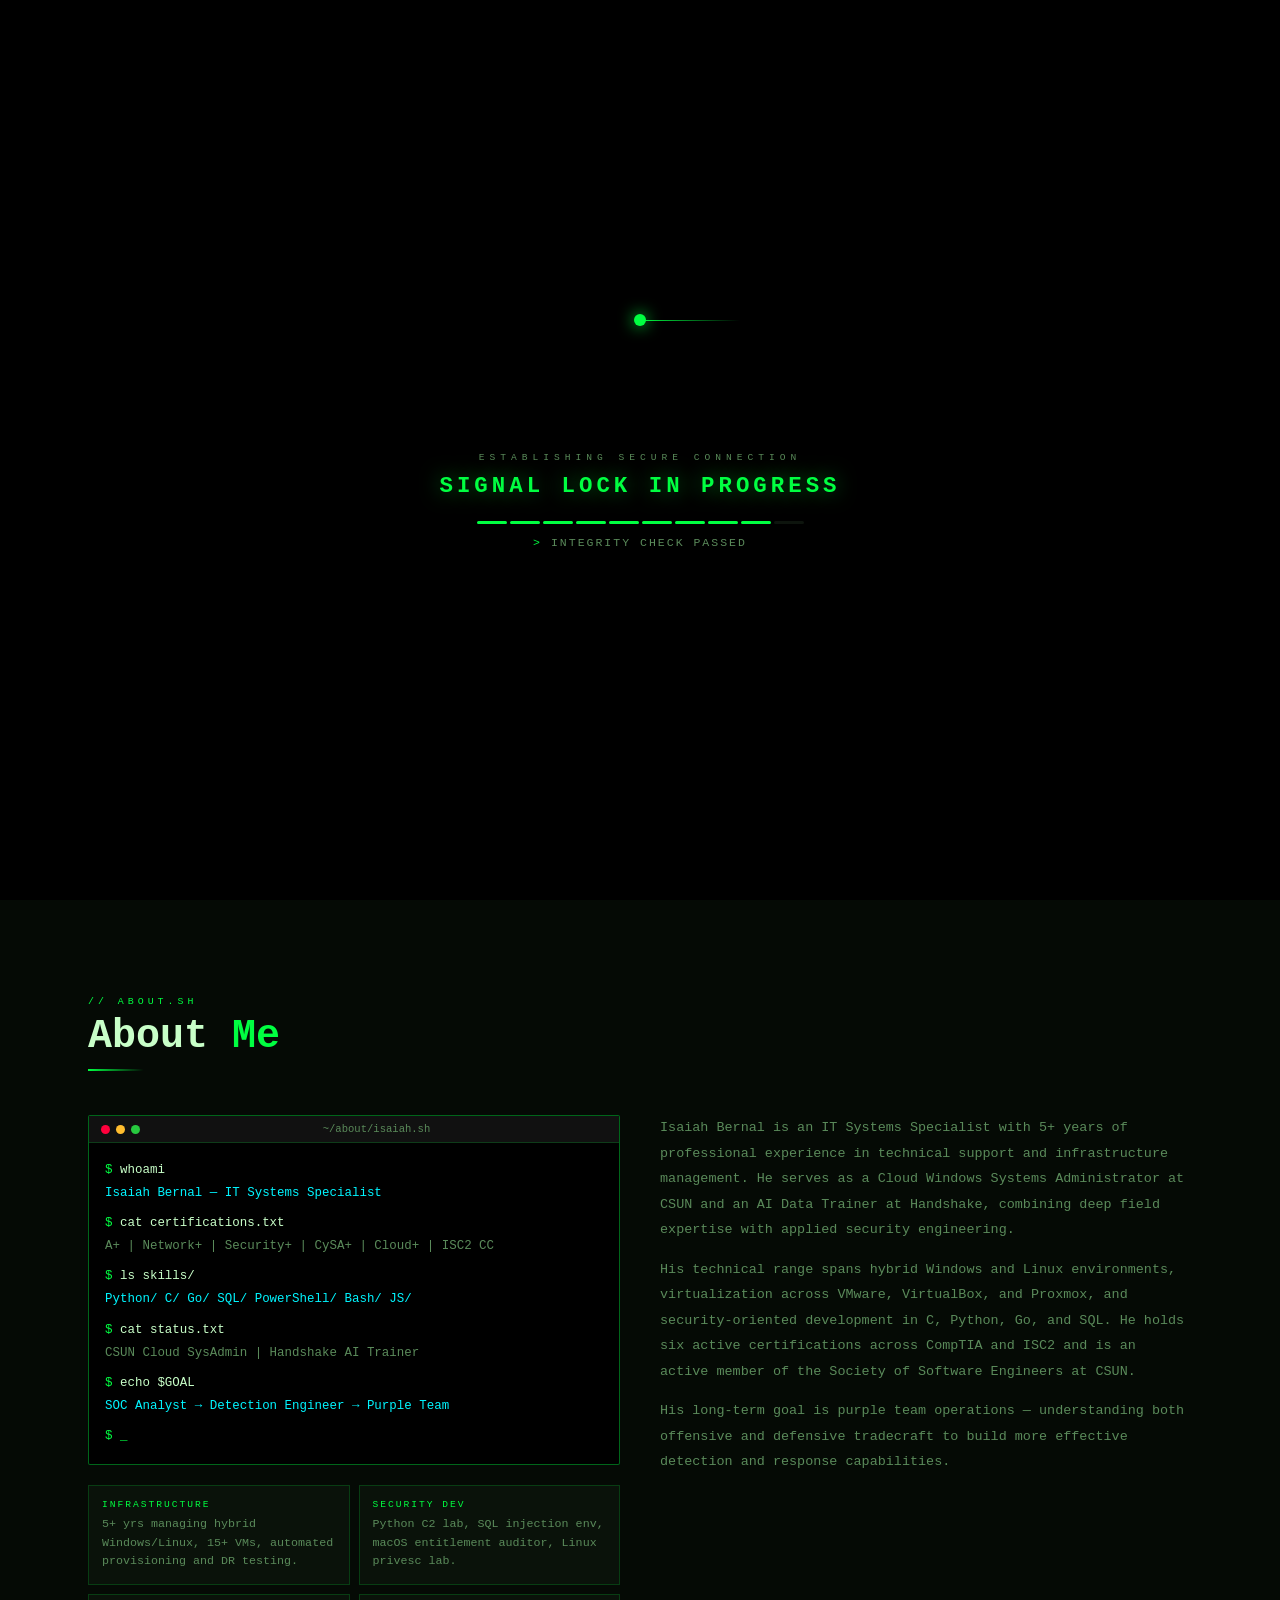
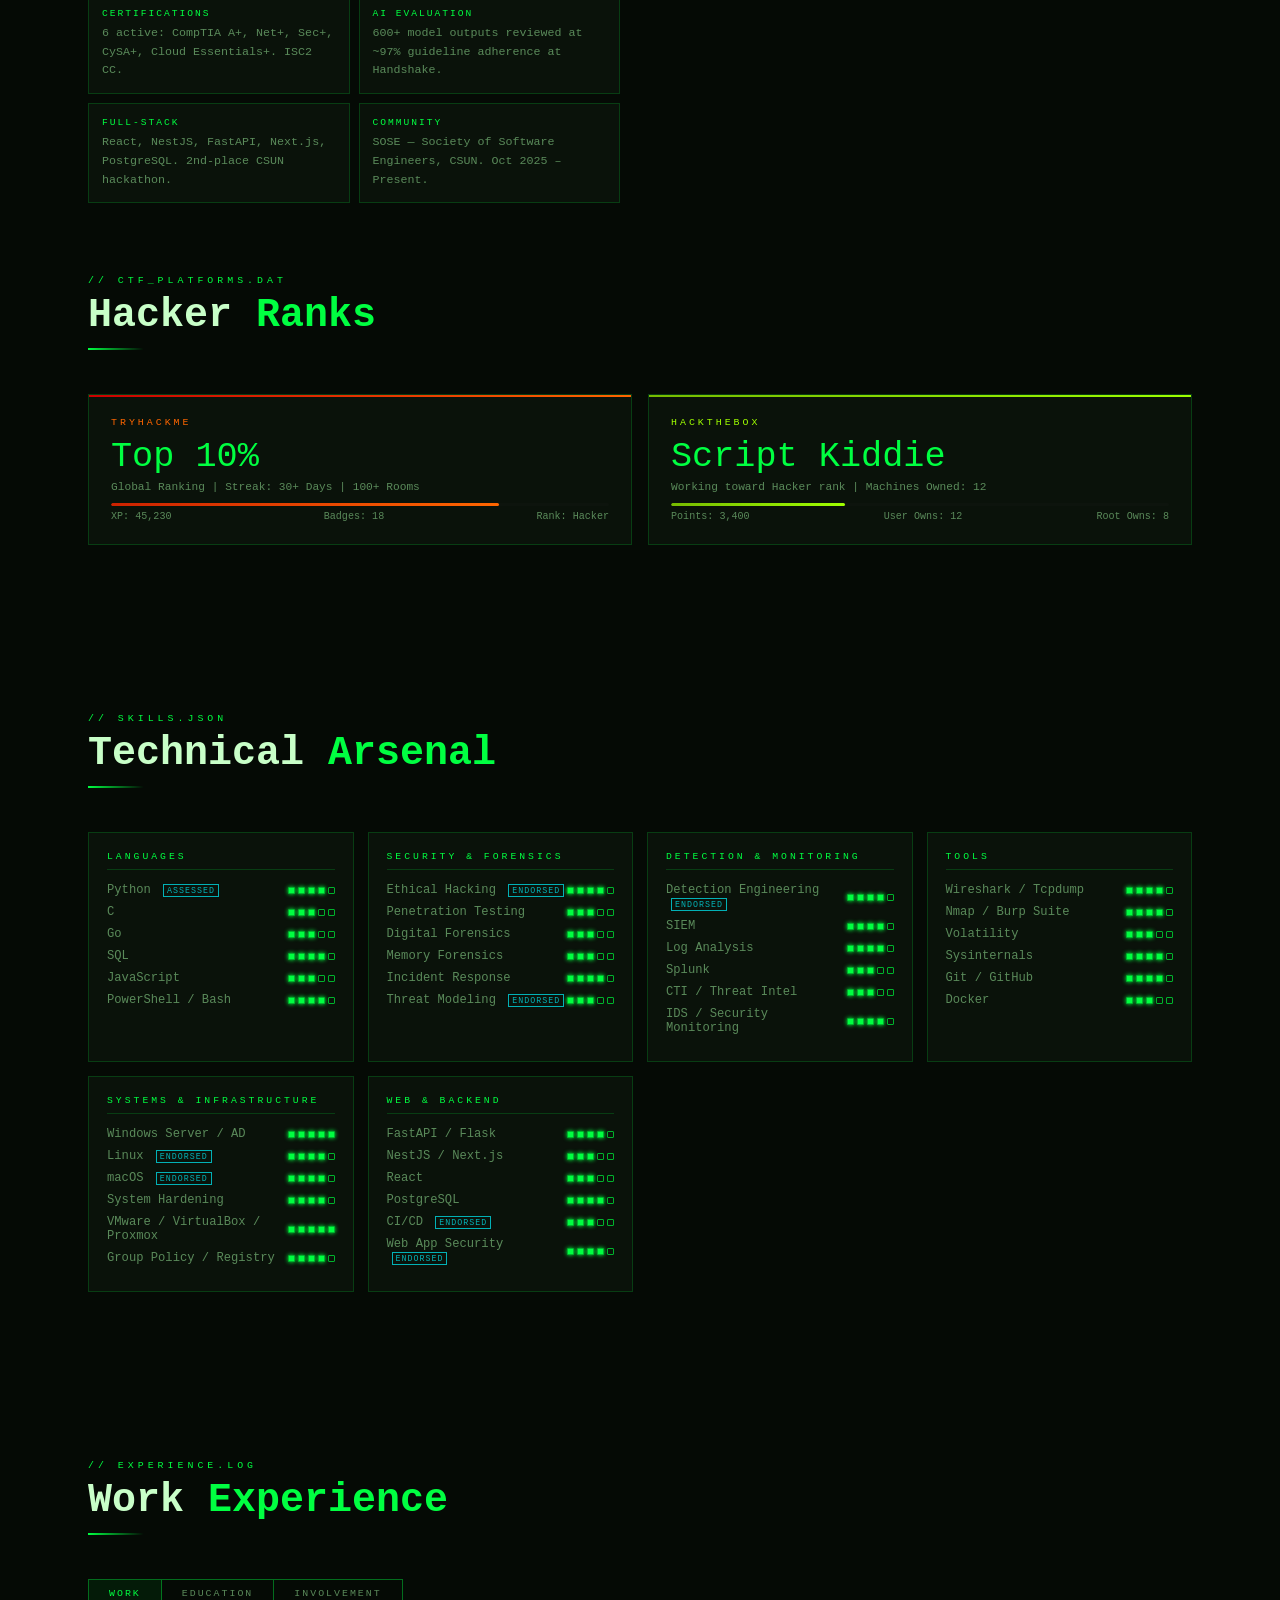
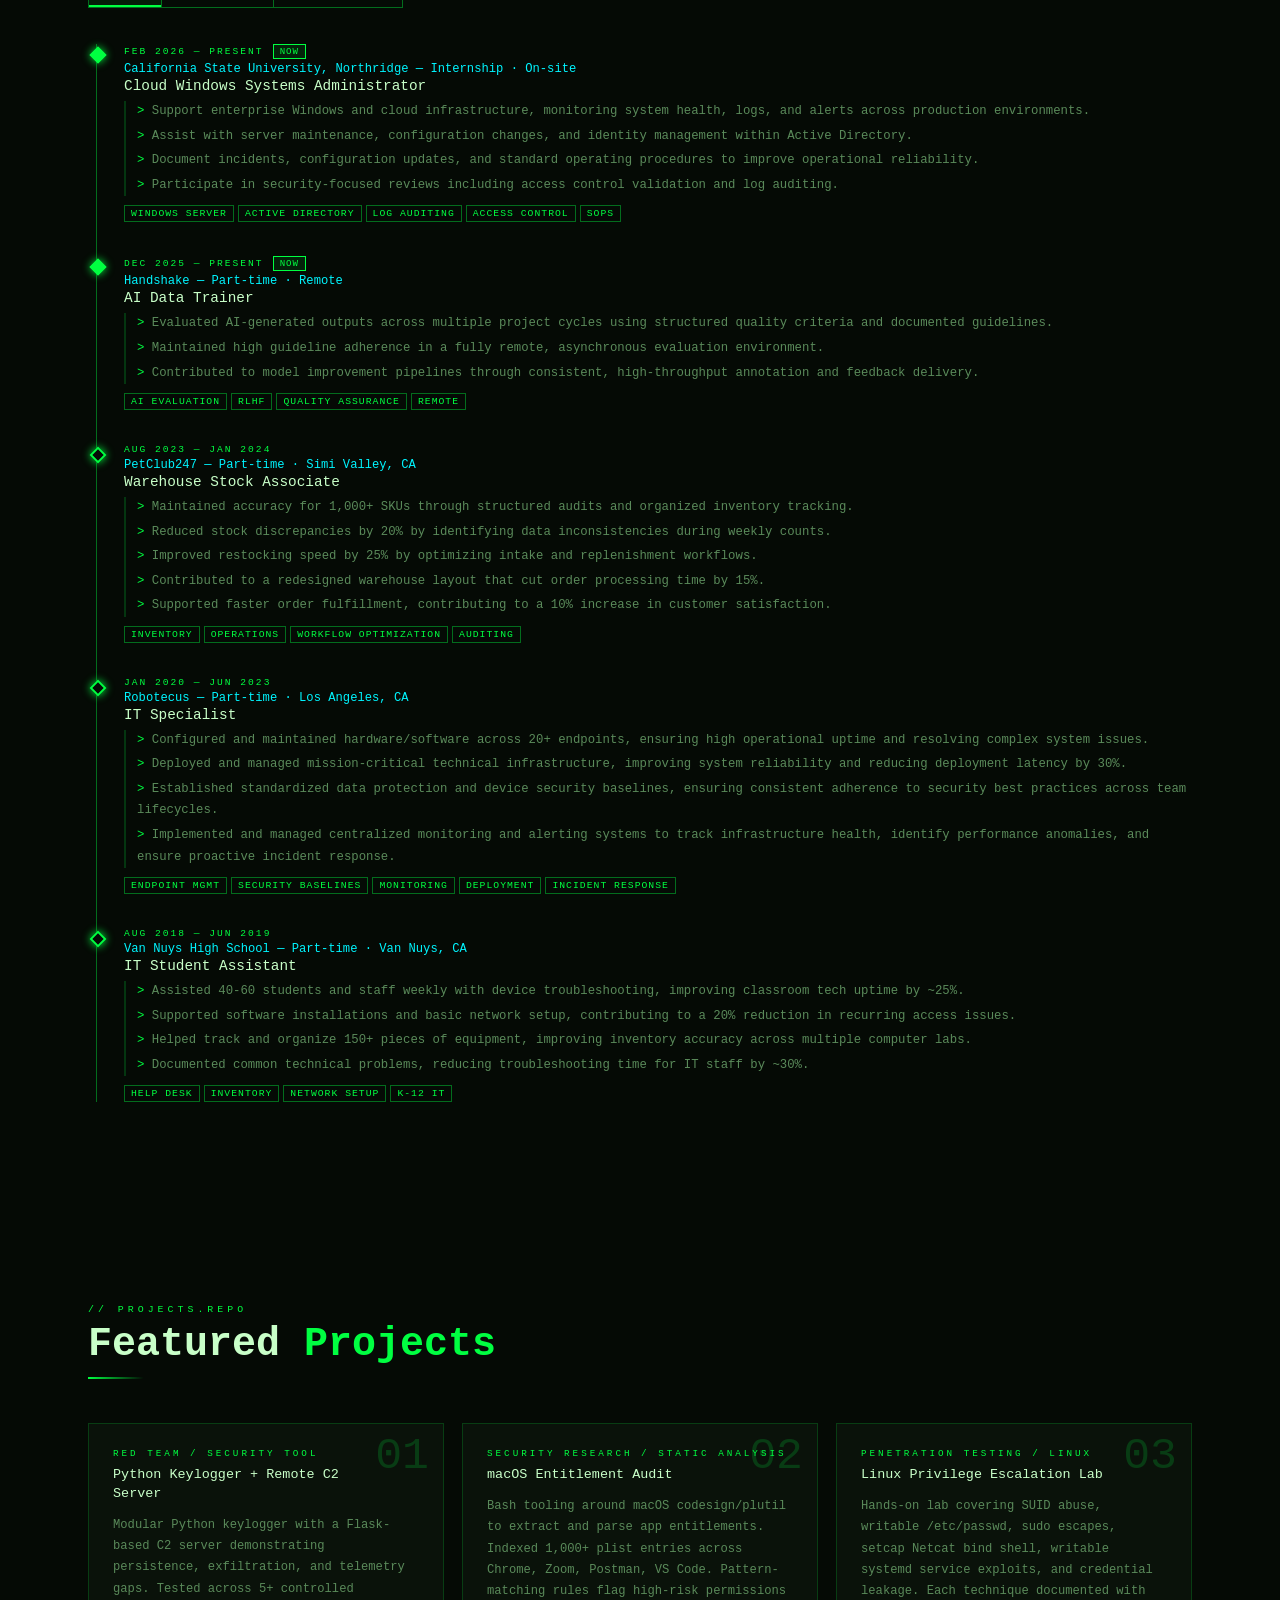
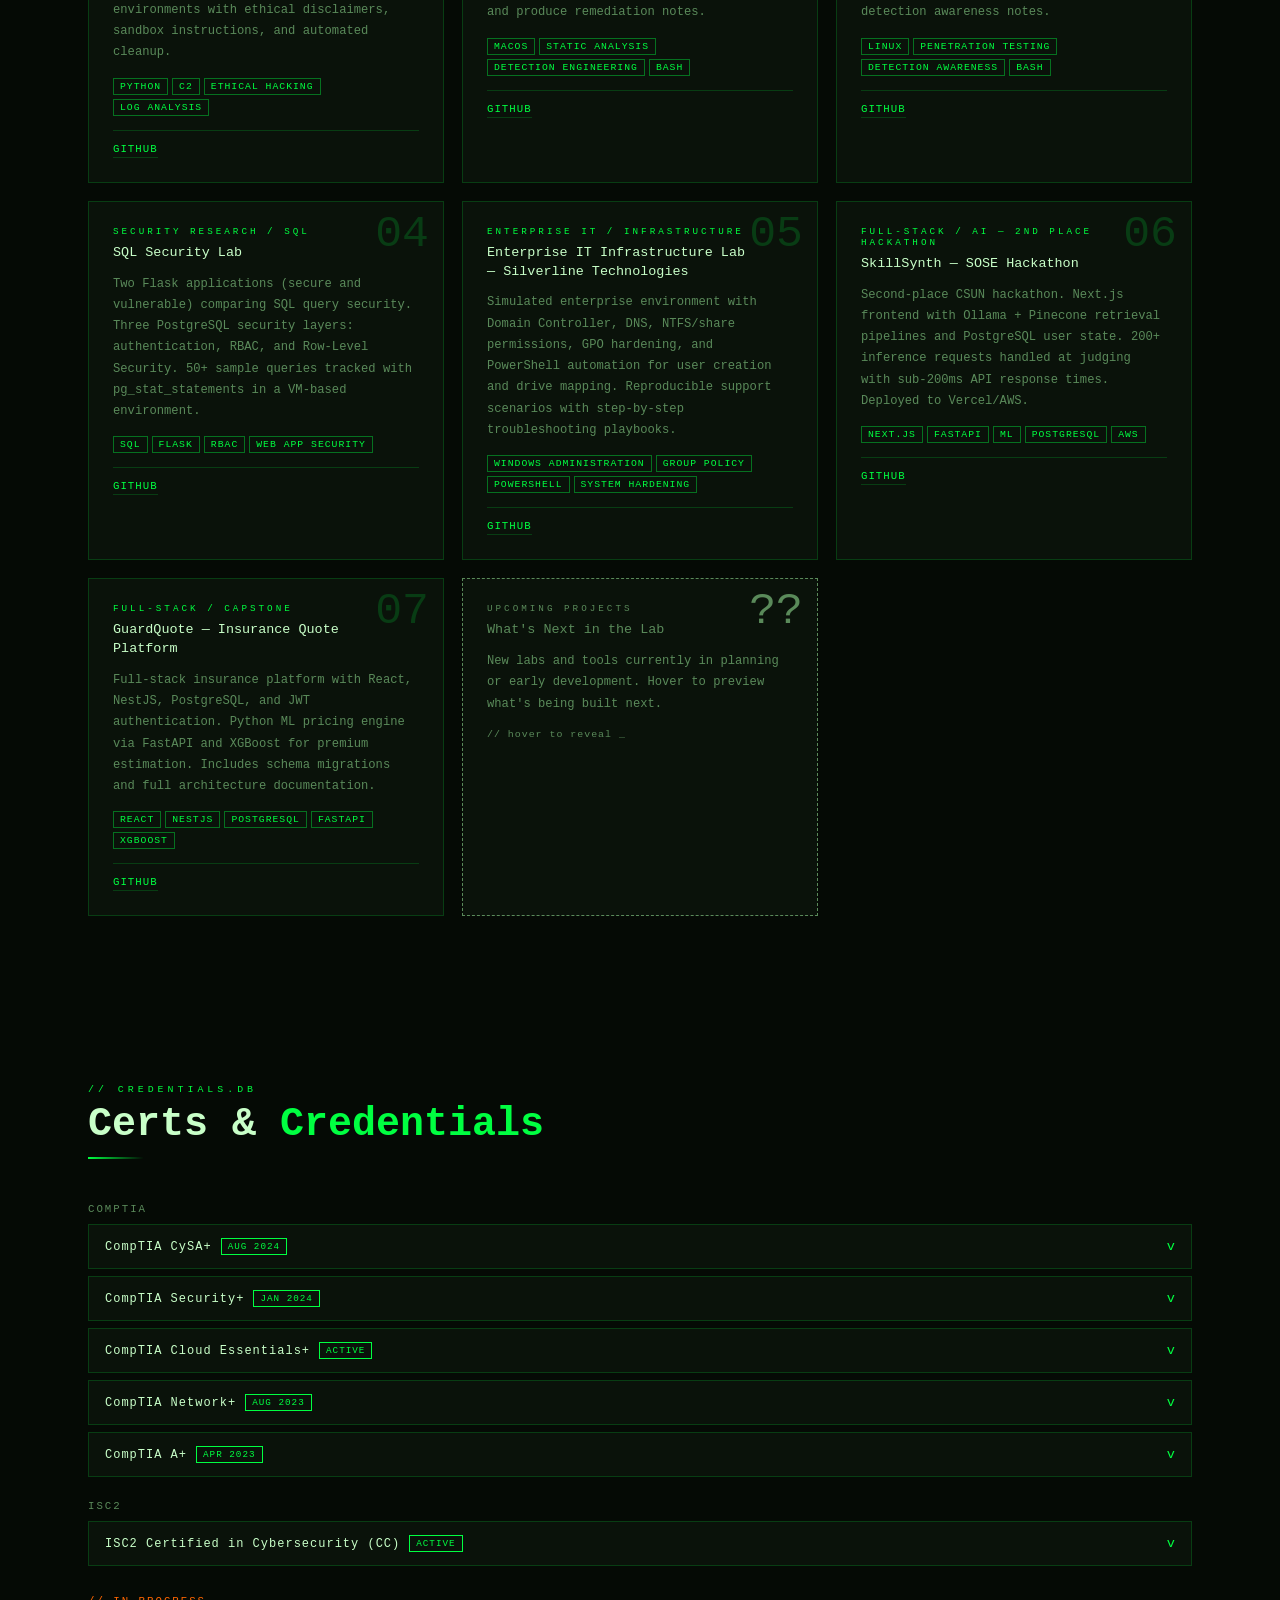
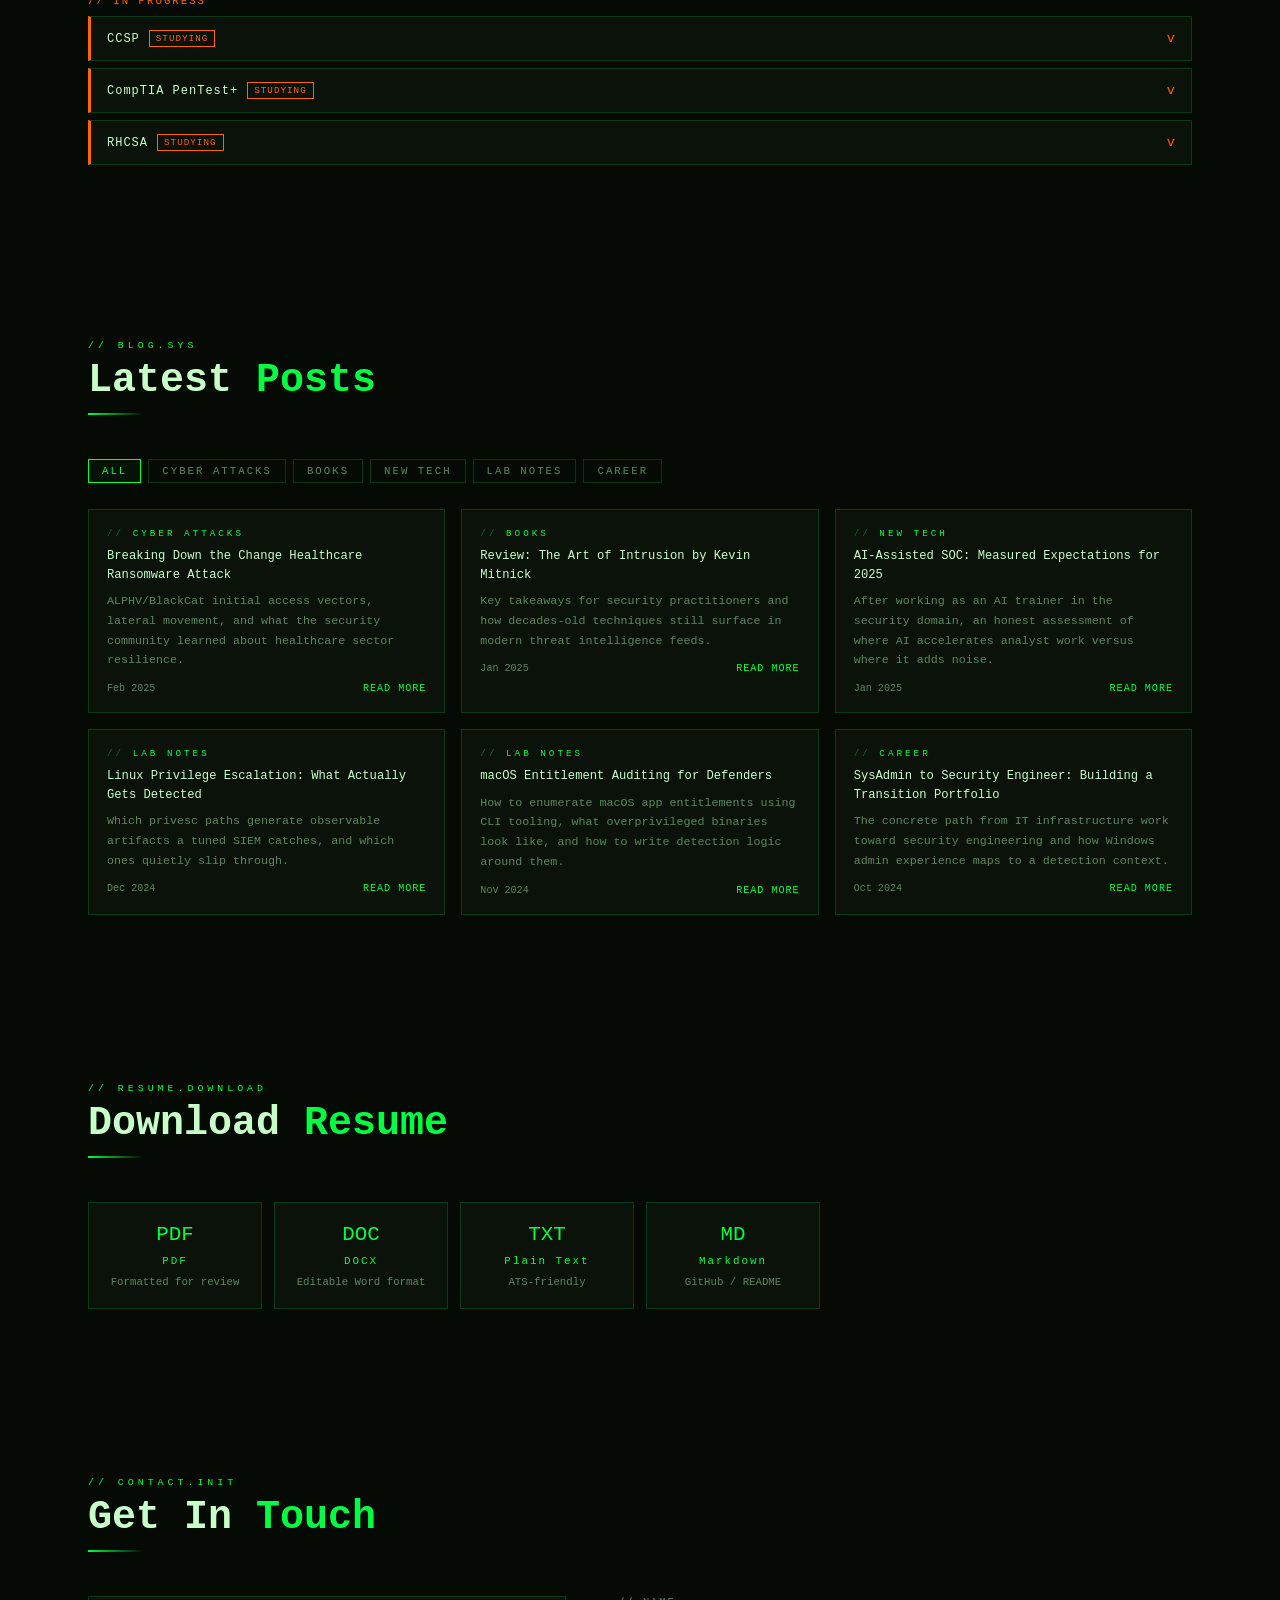
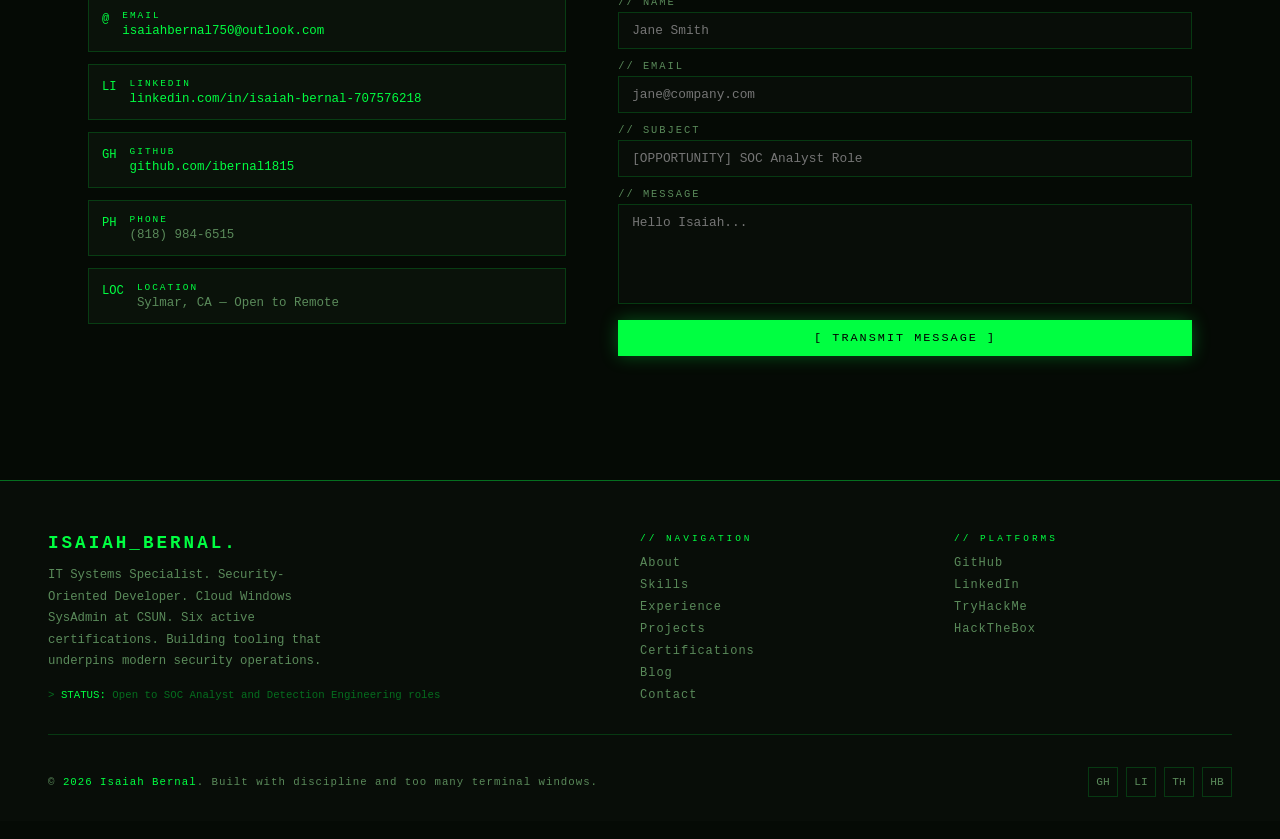
==== commit 47a91a77: "Update index.html" ====
--- a/index.html
+++ b/index.html
@@ -375,7 +375,6 @@
     <div class="acc-subhead" style="margin-top:28px;color:var(--orange)">// IN PROGRESS</div>
     <div class="acc acc-studying"><div class="acc-head" onclick="toggleAcc(this)"><div class="acc-title-row">CCSP <span class="acc-badge acc-badge-studying">STUDYING</span></div><span class="acc-arrow acc-arrow-studying">v</span></div><div class="acc-body"><div class="acc-content"><strong style="color:var(--orange)">Certified Cloud Security Professional</strong> | ISC2<br>Cloud architecture, data security, infrastructure security, platform and application security, operations, and legal/compliance.<div class="study-prog-row"><span class="study-prog-label">Progress</span><div class="study-bar-wrap"><div class="study-bar" style="--fill:30%"></div></div><span class="study-pct">~30%</span></div></div></div></div>
     <div class="acc acc-studying"><div class="acc-head" onclick="toggleAcc(this)"><div class="acc-title-row">CompTIA PenTest+ <span class="acc-badge acc-badge-studying">STUDYING</span></div><span class="acc-arrow acc-arrow-studying">v</span></div><div class="acc-body"><div class="acc-content"><strong style="color:var(--orange)">PenTest+</strong> | CompTIA<br>Hands-on penetration testing and vulnerability assessment across networks, applications, and cloud environments.<div class="study-prog-row"><span class="study-prog-label">Progress</span><div class="study-bar-wrap"><div class="study-bar" style="--fill:45%"></div></div><span class="study-pct">~45%</span></div></div></div></div>
-    <div class="acc acc-studying"><div class="acc-head" onclick="toggleAcc(this)"><div class="acc-title-row">Splunk Core Certified User <span class="acc-badge acc-badge-studying">STUDYING</span></div><span class="acc-arrow acc-arrow-studying">v</span></div><div class="acc-body"><div class="acc-content"><strong style="color:var(--orange)">Splunk Core Certified User</strong><br>SPL fundamentals, search creation, dashboards, alerts, and data onboarding. Directly applicable to SOC triage and detection engineering.<div class="study-prog-row"><span class="study-prog-label">Progress</span><div class="study-bar-wrap"><div class="study-bar" style="--fill:60%"></div></div><span class="study-pct">~60%</span></div></div></div></div>
     <div class="acc acc-studying"><div class="acc-head" onclick="toggleAcc(this)"><div class="acc-title-row">RHCSA <span class="acc-badge acc-badge-studying">STUDYING</span></div><span class="acc-arrow acc-arrow-studying">v</span></div><div class="acc-body"><div class="acc-content"><strong style="color:var(--orange)">Red Hat Certified System Administrator</strong><br>Enterprise Linux administration: file systems, user/group management, SELinux, networking, and service configuration on RHEL.<div class="study-prog-row"><span class="study-prog-label">Progress</span><div class="study-bar-wrap"><div class="study-bar" style="--fill:20%"></div></div><span class="study-pct">~20%</span></div></div></div></div>
   </div>
 </section>
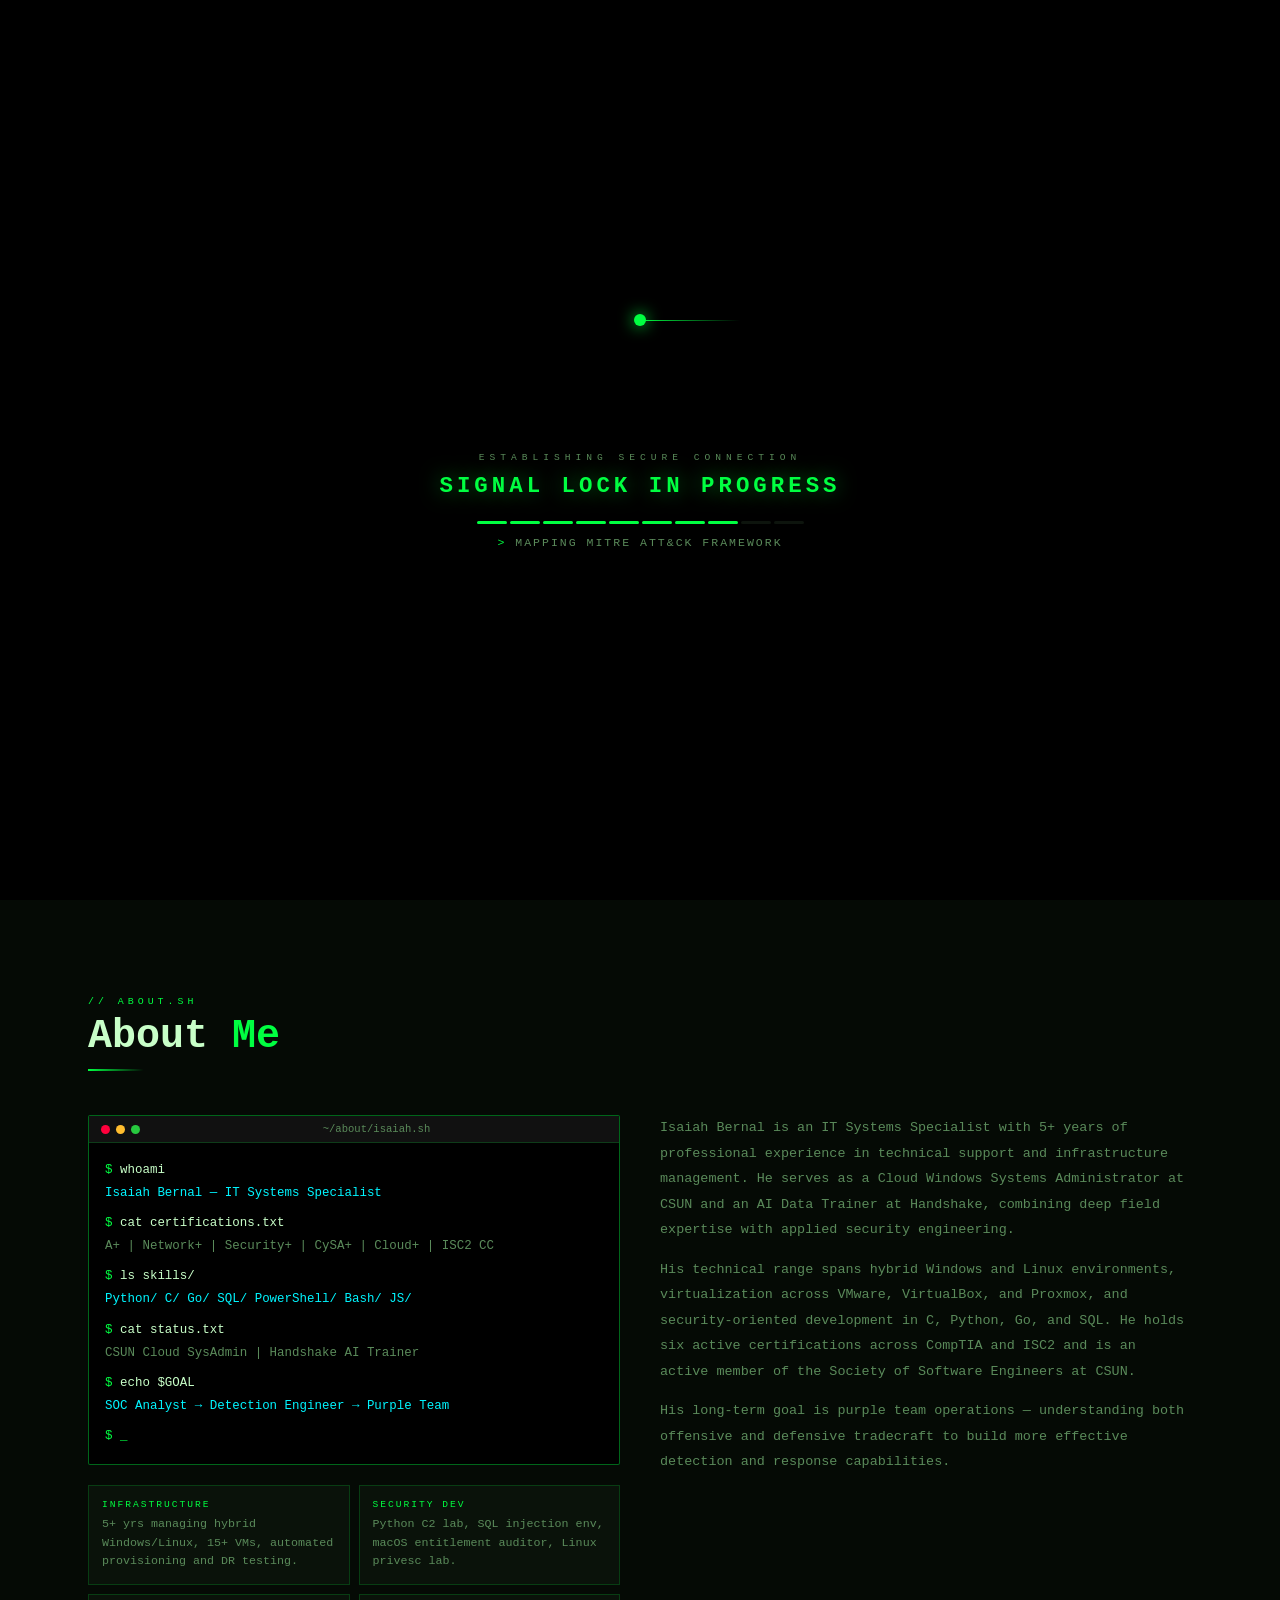
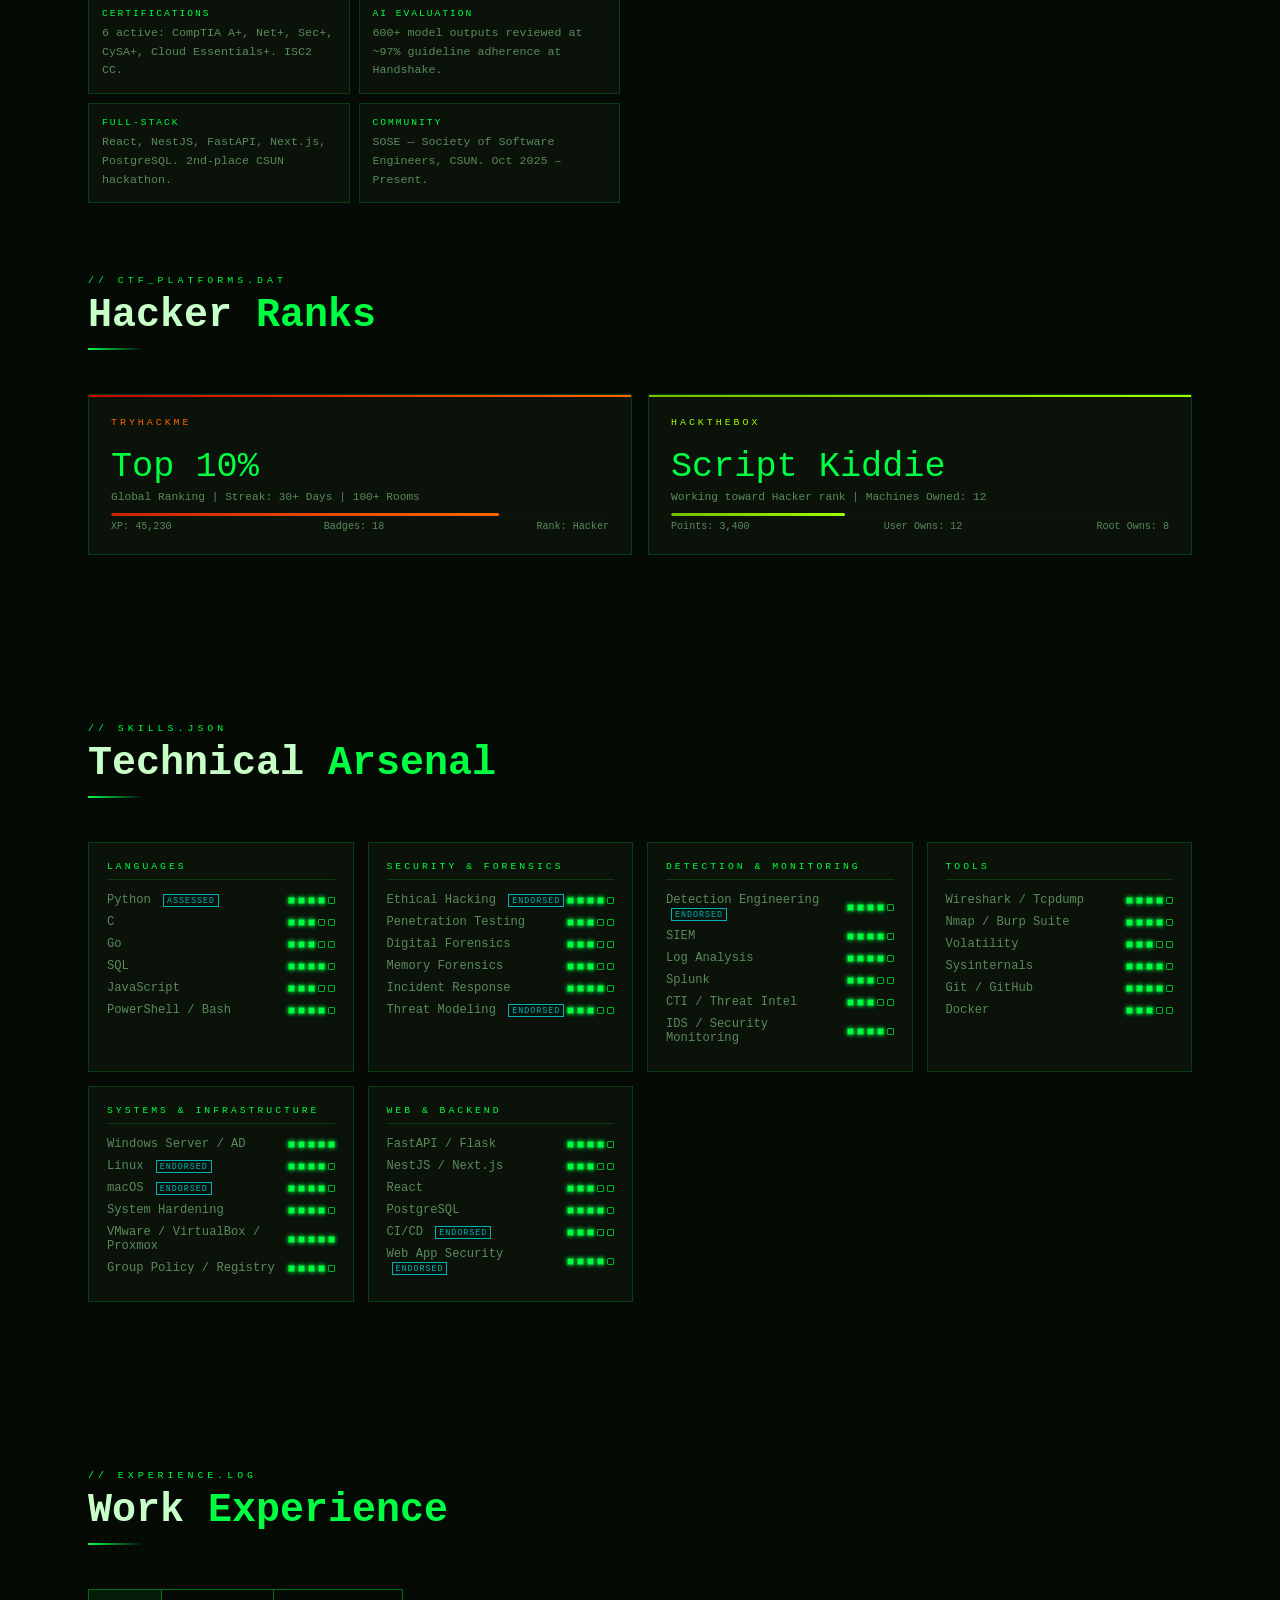
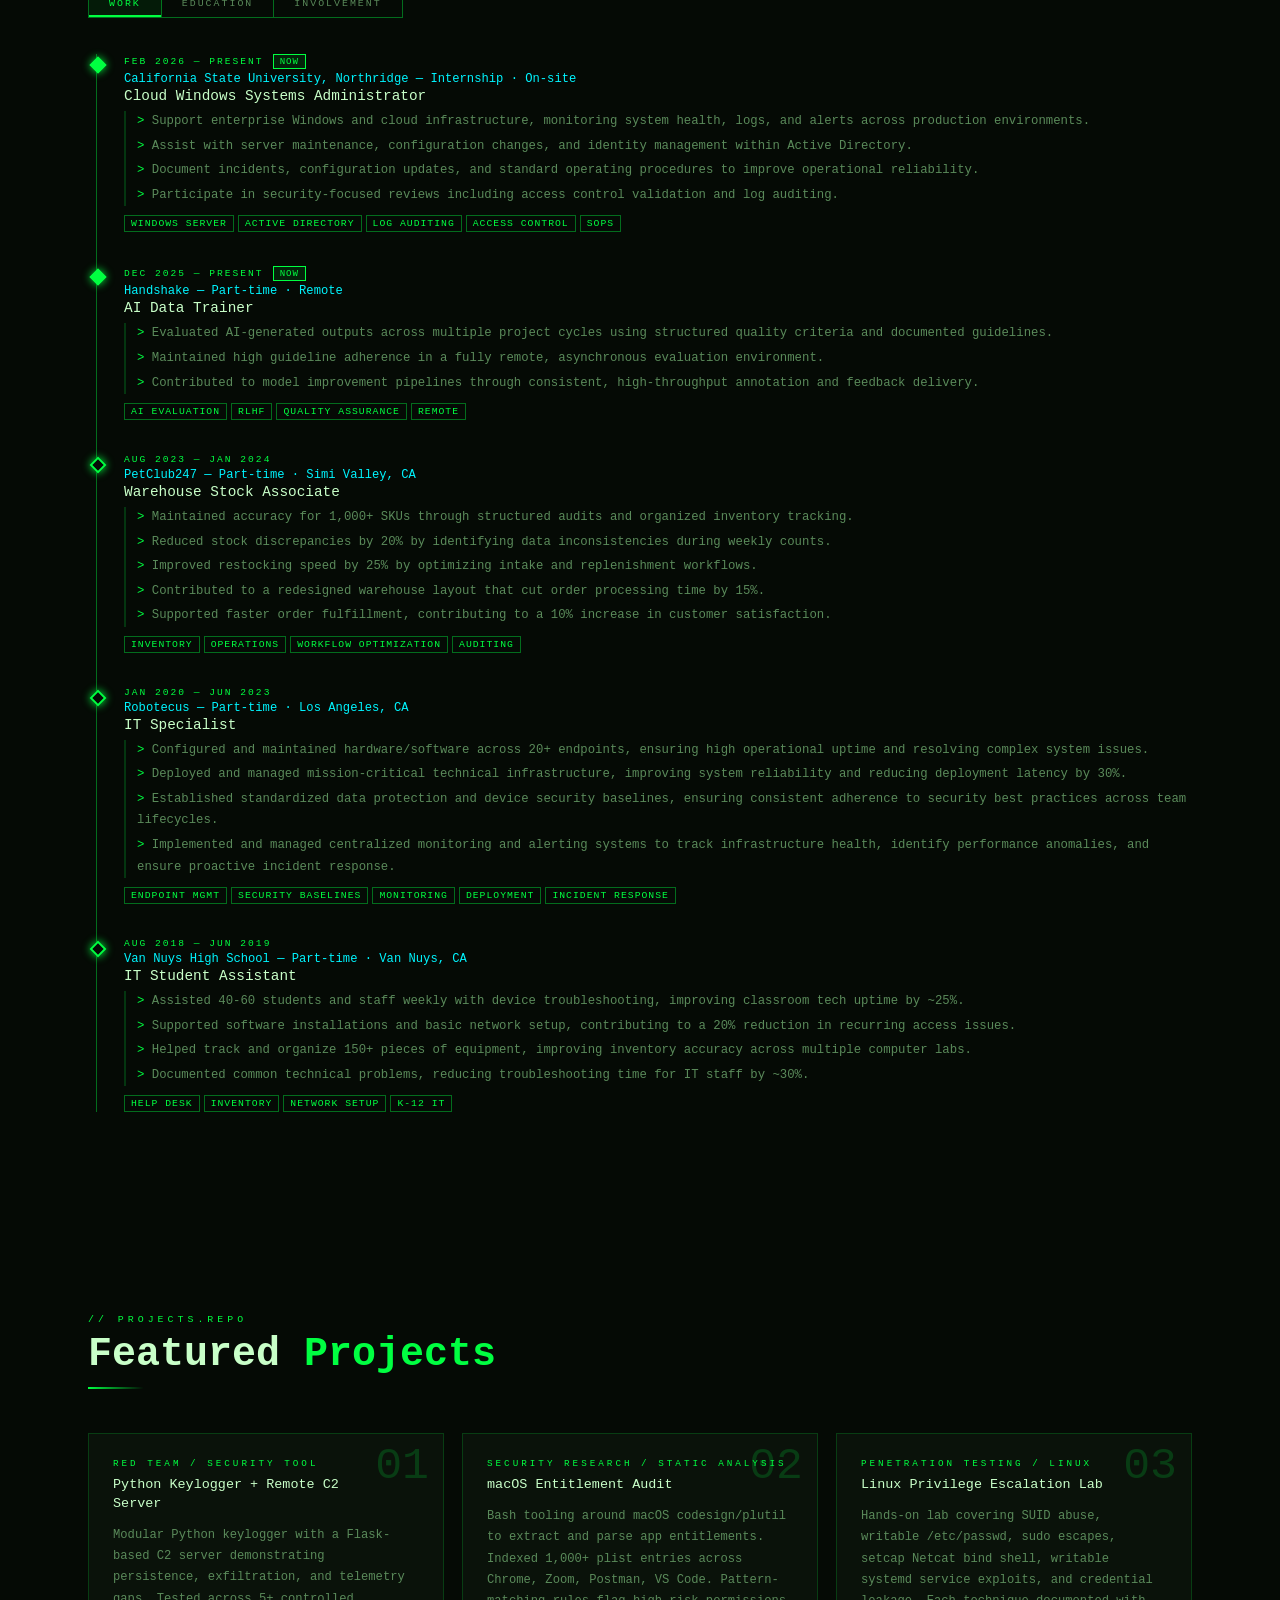
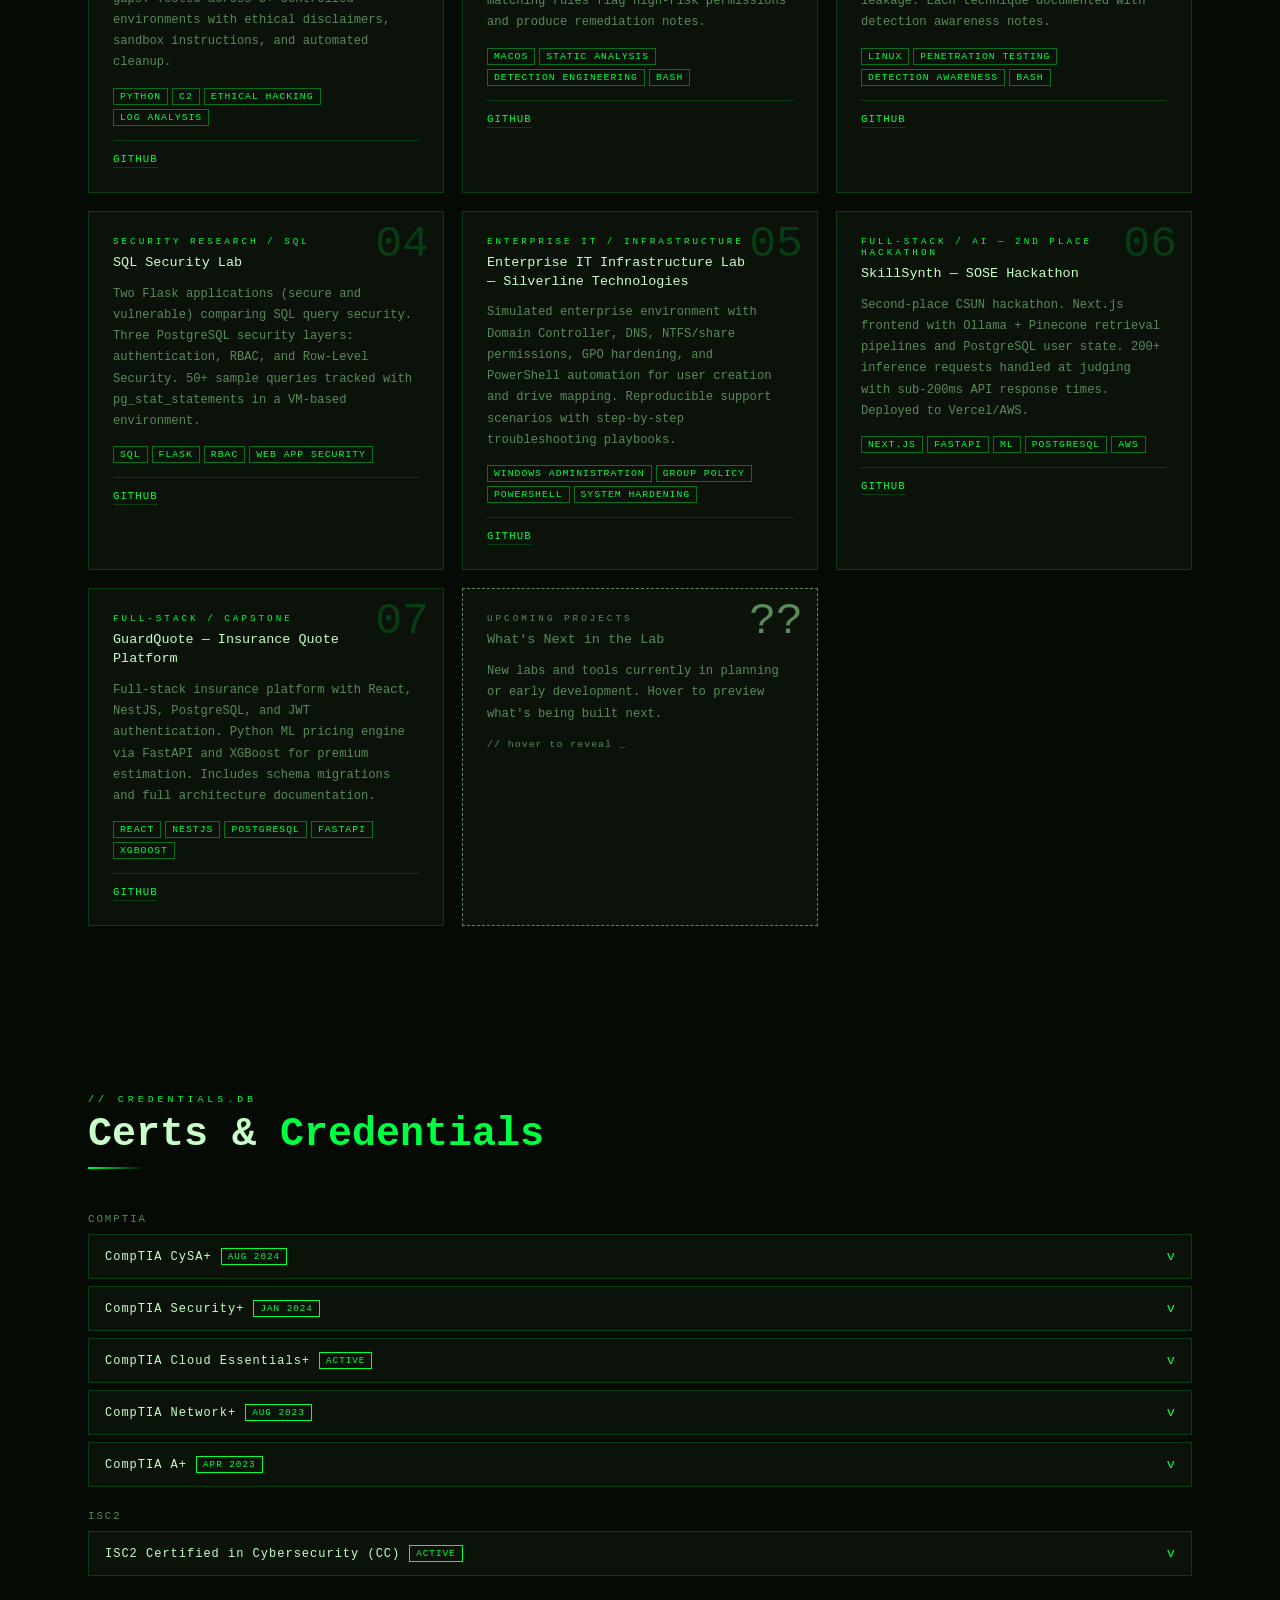
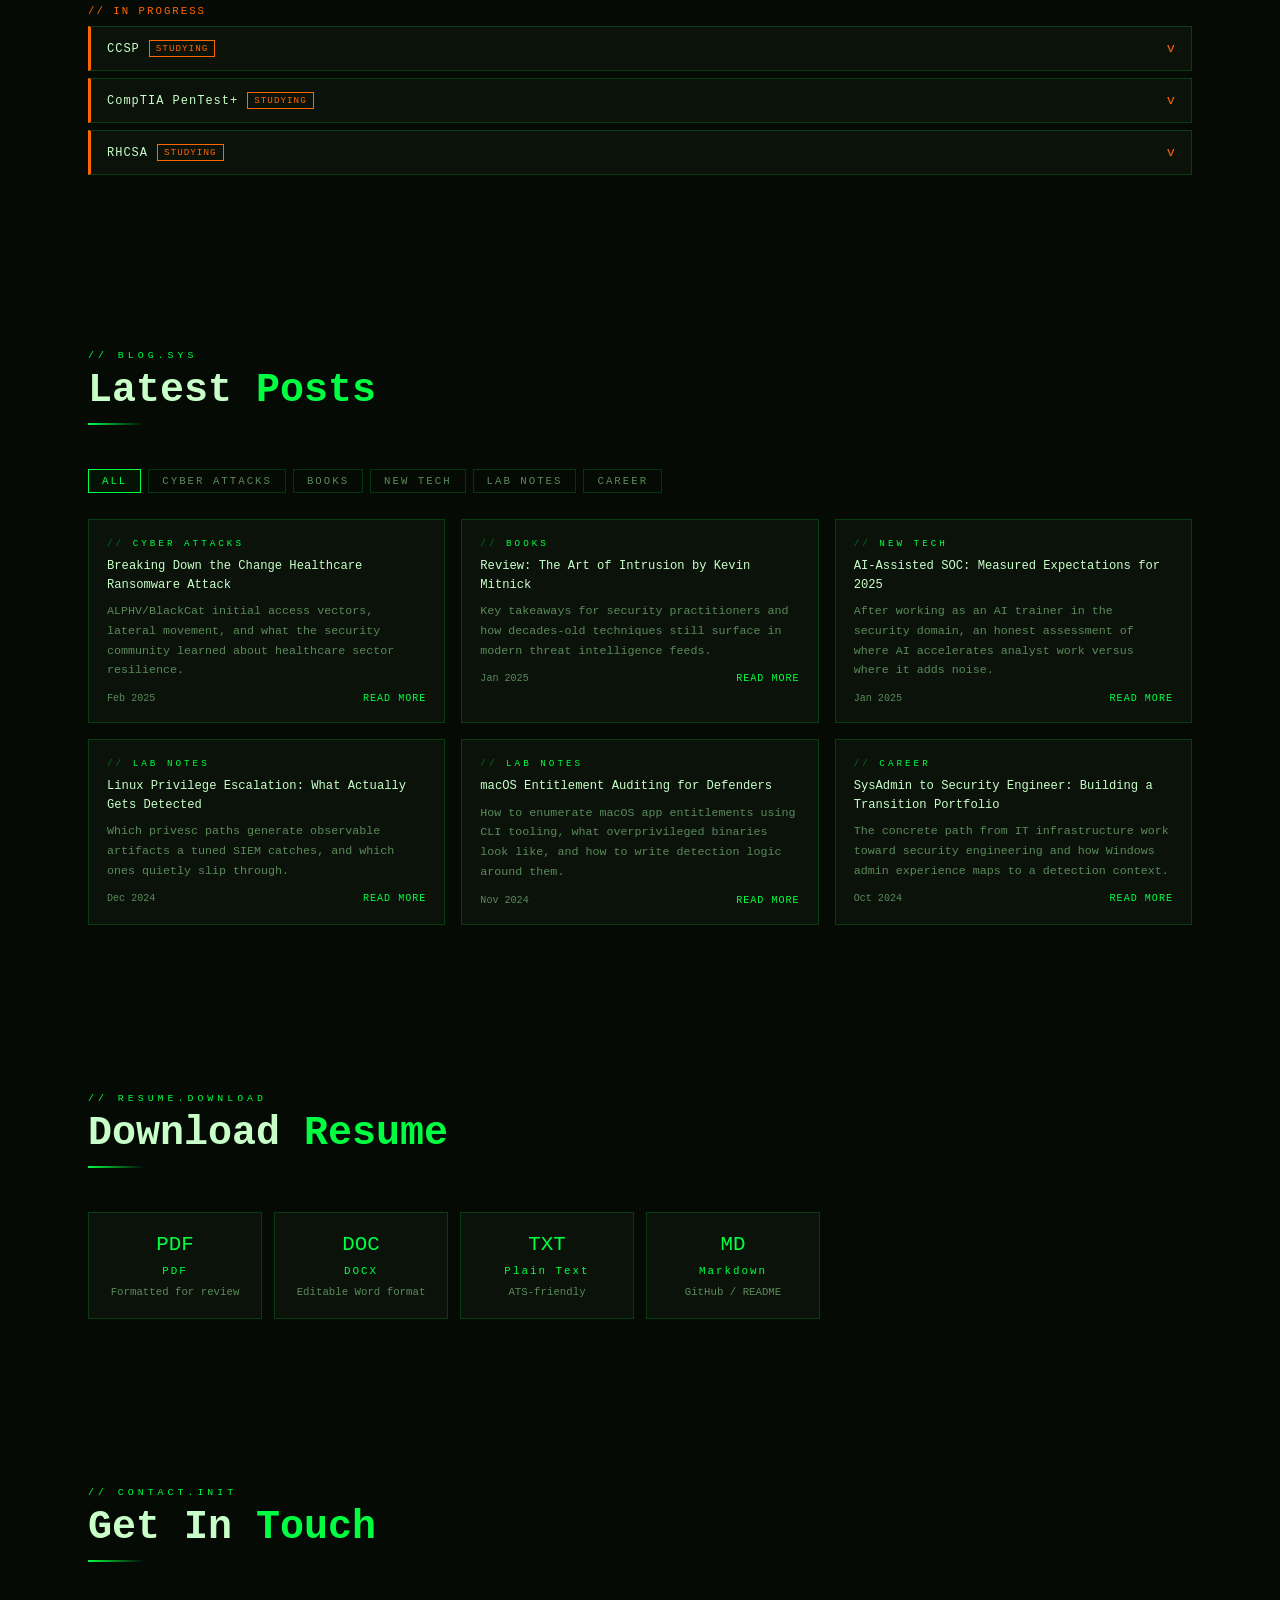
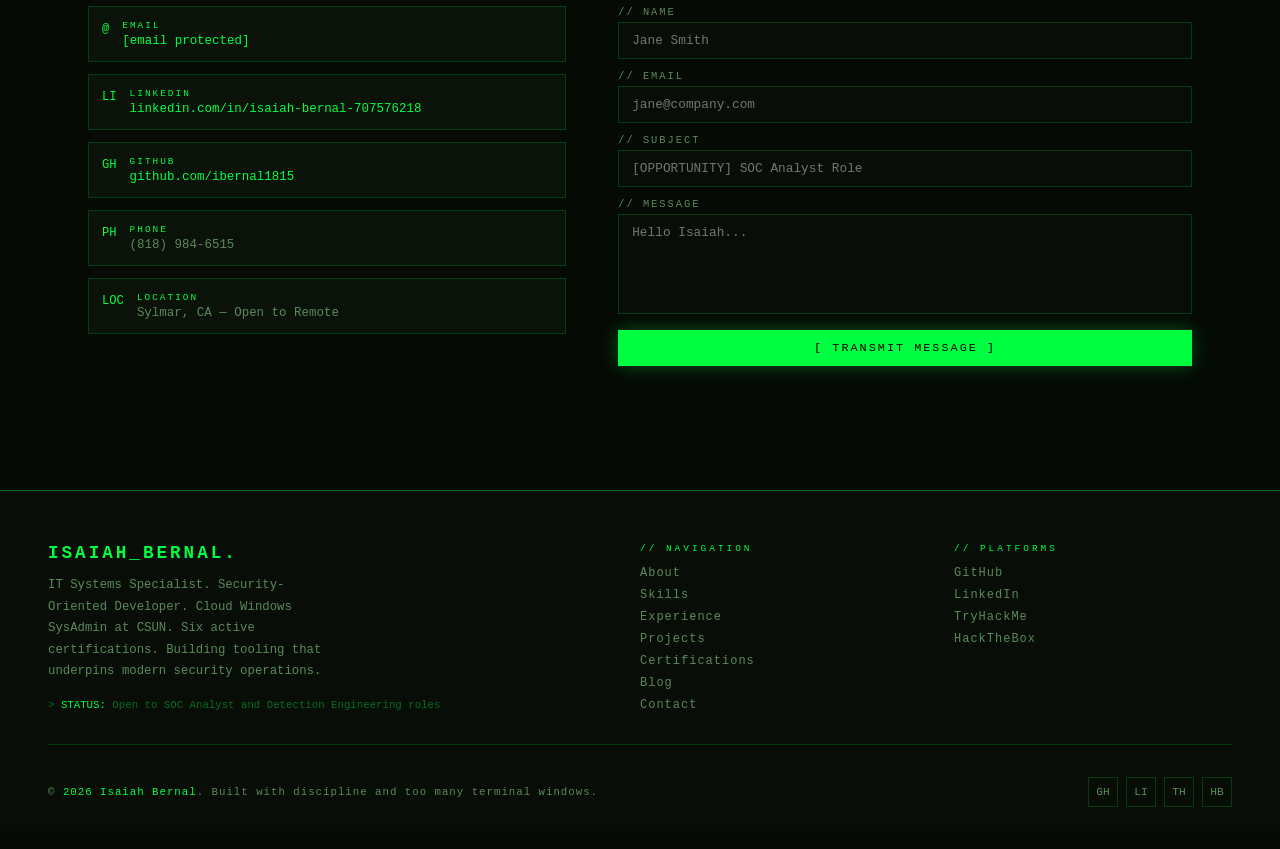
==== commit a2a89f65: "Update index.html" ====
--- a/index.html
+++ b/index.html
@@ -121,17 +121,33 @@
   <div class="rank-grid reveal">
     <div class="rank-card rank-thm">
       <div class="rank-plat">TryHackMe</div>
-      <div class="rank-val">Top 10%</div>
-      <div class="rank-sub">Global Ranking | Streak: 30+ Days | 100+ Rooms</div>
-      <div class="rank-bar-wrap"><div class="rank-bar" style="--fill:78%"></div></div>
-      <div class="rank-meta"><span>XP: 45,230</span><span>Badges: 18</span><span>Rank: Hacker</span></div>
+      <a href="https://tryhackme.com/p/ibernal1815" target="_blank" rel="noopener">
+        <img src="https://tryhackme-badges.s3.amazonaws.com/ibernal1815.png"
+             alt="TryHackMe Badge — ibernal1815"
+             style="width:100%;height:auto;display:block;border-radius:2px;margin-top:10px"
+             onerror="this.style.display='none';document.getElementById('thm-fallback').style.display='block'">
+      </a>
+      <div id="thm-fallback" style="display:none;padding-top:10px">
+        <div class="rank-val">Top 10%</div>
+        <div class="rank-sub">Global Ranking | Streak: 30+ Days | 100+ Rooms</div>
+        <div class="rank-bar-wrap"><div class="rank-bar" style="--fill:78%"></div></div>
+        <div class="rank-meta"><span>XP: 45,230</span><span>Badges: 18</span><span>Rank: Hacker</span></div>
+      </div>
     </div>
     <div class="rank-card rank-htb">
       <div class="rank-plat">HackTheBox</div>
-      <div class="rank-val">Script Kiddie</div>
-      <div class="rank-sub">Working toward Hacker rank | Machines Owned: 12</div>
-      <div class="rank-bar-wrap"><div class="rank-bar" style="--fill:35%"></div></div>
-      <div class="rank-meta"><span>Points: 3,400</span><span>User Owns: 12</span><span>Root Owns: 8</span></div>
+      <a href="https://app.hackthebox.com/profile/mrbernalio" target="_blank" rel="noopener">
+        <img src="https://www.hackthebox.com/badge/image/mrbernalio"
+             alt="HackTheBox Badge — mrbernalio"
+             style="width:100%;height:auto;display:block;border-radius:2px;margin-top:10px"
+             onerror="this.style.display='none';document.getElementById('htb-fallback').style.display='block'">
+      </a>
+      <div id="htb-fallback" style="display:none;padding-top:10px">
+        <div class="rank-val">Script Kiddie</div>
+        <div class="rank-sub">Working toward Hacker rank | Machines Owned: 12</div>
+        <div class="rank-bar-wrap"><div class="rank-bar" style="--fill:35%"></div></div>
+        <div class="rank-meta"><span>Points: 3,400</span><span>User Owns: 12</span><span>Root Owns: 8</span></div>
+      </div>
     </div>
   </div>
 </section>
@@ -337,7 +353,7 @@
     <div class="proj-card"><div class="proj-num">04</div><div class="proj-type">Security Research / SQL</div><div class="proj-name">SQL Security Lab</div><div class="proj-desc">Two Flask applications (secure and vulnerable) comparing SQL query security. Three PostgreSQL security layers: authentication, RBAC, and Row-Level Security. 50+ sample queries tracked with pg_stat_statements in a VM-based environment.</div><div class="tl-tags" style="margin-bottom:14px"><span class="tag">SQL</span><span class="tag">Flask</span><span class="tag">RBAC</span><span class="tag">Web App Security</span></div><div class="proj-links"><a href="https://github.com/ibernal1815/sql-security-lab" target="_blank" class="proj-link">GitHub</a></div></div>
     <div class="proj-card"><div class="proj-num">05</div><div class="proj-type">Enterprise IT / Infrastructure</div><div class="proj-name">Enterprise IT Infrastructure Lab &mdash; Silverline Technologies</div><div class="proj-desc">Simulated enterprise environment with Domain Controller, DNS, NTFS/share permissions, GPO hardening, and PowerShell automation for user creation and drive mapping. Reproducible support scenarios with step-by-step troubleshooting playbooks.</div><div class="tl-tags" style="margin-bottom:14px"><span class="tag">Windows Administration</span><span class="tag">Group Policy</span><span class="tag">PowerShell</span><span class="tag">System Hardening</span></div><div class="proj-links"><a href="https://github.com/ibernal1815/active-directory-lab" target="_blank" class="proj-link">GitHub</a></div></div>
     <div class="proj-card"><div class="proj-num">06</div><div class="proj-type">Full-Stack / AI &mdash; 2nd Place Hackathon</div><div class="proj-name">SkillSynth &mdash; SOSE Hackathon</div><div class="proj-desc">Second-place CSUN hackathon. Next.js frontend with Ollama + Pinecone retrieval pipelines and PostgreSQL user state. 200+ inference requests handled at judging with sub-200ms API response times. Deployed to Vercel/AWS.</div><div class="tl-tags" style="margin-bottom:14px"><span class="tag">Next.js</span><span class="tag">FastAPI</span><span class="tag">ML</span><span class="tag">PostgreSQL</span><span class="tag">AWS</span></div><div class="proj-links"><a href="https://github.com/ibernal1815/SkillSynth" target="_blank" class="proj-link">GitHub</a></div></div>
-    <div class="proj-card"><div class="proj-num">07</div><div class="proj-type">Full-Stack / Capstone</div><div class="proj-name">GuardQuote &mdash; Insurance Quote Platform</div><div class="proj-desc">Full-stack insurance platform with React, NestJS, PostgreSQL, and JWT authentication. Python ML pricing engine via FastAPI and XGBoost for premium estimation. Includes schema migrations and full architecture documentation.</div><div class="tl-tags" style="margin-bottom:14px"><span class="tag">React</span><span class="tag">NestJS</span><span class="tag">PostgreSQL</span><span class="tag">FastAPI</span><span class="tag">XGBoost</span></div><div class="proj-links"><a href="https://github.com/ibernal1815/guard-quote" target="_blank" class="proj-link">GitHub</a></div></div>
+    <div class="proj-card"><div class="proj-num">07</div><div class="proj-type">Full-Stack / Capstone</div><div class="proj-name">GuardQuote &mdash; Insurance Quote Platform</div><div class="proj-desc">Full-stack insurance platform with React, NestJS, PostgreSQL, and JWT authentication. Python ML pricing engine via FastAPI and XGBoost for premium estimation. Includes schema migrations and full architecture documentation.</div><div class="tl-tags" style="margin-bottom:14px"><span class="tag">React</span><span class="tag">NestJS</span><span class="tag">PostgreSQL</span><span class="tag">FastAPI</span><span class="tag">XGBoost</span></div><div class="proj-links"><a href="https://github.com/ibernal1815/GuardQuote" target="_blank" class="proj-link">GitHub</a></div></div>
     <div class="proj-card proj-future">
       <div class="pf-front">
         <div class="proj-num" style="color:var(--text-dim)">??</div>
@@ -375,6 +391,7 @@
     <div class="acc-subhead" style="margin-top:28px;color:var(--orange)">// IN PROGRESS</div>
     <div class="acc acc-studying"><div class="acc-head" onclick="toggleAcc(this)"><div class="acc-title-row">CCSP <span class="acc-badge acc-badge-studying">STUDYING</span></div><span class="acc-arrow acc-arrow-studying">v</span></div><div class="acc-body"><div class="acc-content"><strong style="color:var(--orange)">Certified Cloud Security Professional</strong> | ISC2<br>Cloud architecture, data security, infrastructure security, platform and application security, operations, and legal/compliance.<div class="study-prog-row"><span class="study-prog-label">Progress</span><div class="study-bar-wrap"><div class="study-bar" style="--fill:30%"></div></div><span class="study-pct">~30%</span></div></div></div></div>
     <div class="acc acc-studying"><div class="acc-head" onclick="toggleAcc(this)"><div class="acc-title-row">CompTIA PenTest+ <span class="acc-badge acc-badge-studying">STUDYING</span></div><span class="acc-arrow acc-arrow-studying">v</span></div><div class="acc-body"><div class="acc-content"><strong style="color:var(--orange)">PenTest+</strong> | CompTIA<br>Hands-on penetration testing and vulnerability assessment across networks, applications, and cloud environments.<div class="study-prog-row"><span class="study-prog-label">Progress</span><div class="study-bar-wrap"><div class="study-bar" style="--fill:45%"></div></div><span class="study-pct">~45%</span></div></div></div></div>
+
     <div class="acc acc-studying"><div class="acc-head" onclick="toggleAcc(this)"><div class="acc-title-row">RHCSA <span class="acc-badge acc-badge-studying">STUDYING</span></div><span class="acc-arrow acc-arrow-studying">v</span></div><div class="acc-body"><div class="acc-content"><strong style="color:var(--orange)">Red Hat Certified System Administrator</strong><br>Enterprise Linux administration: file systems, user/group management, SELinux, networking, and service configuration on RHEL.<div class="study-prog-row"><span class="study-prog-label">Progress</span><div class="study-bar-wrap"><div class="study-bar" style="--fill:20%"></div></div><span class="study-pct">~20%</span></div></div></div></div>
   </div>
 </section>
@@ -422,7 +439,7 @@
   <div class="sec-div"></div>
   <div class="contact-grid reveal">
     <div>
-      <div class="c-item"><div class="c-icon">@</div><div><div class="c-label">Email</div><div class="c-value"><a href="mailto:isaiahbernal750@outlook.com">isaiahbernal750@outlook.com</a></div></div></div>
+      <div class="c-item"><div class="c-icon">@</div><div><div class="c-label">Email</div><div class="c-value"><a href="/cdn-cgi/l/email-protection#e68f95878f878e84839488878ad1d3d6a68993928a89898dc885898b"><span class="__cf_email__" data-cfemail="d3baa0b2bab2bbb1b6a1bdb2bfe4e6e393bca6a7bfbcbcb8fdb0bcbe">[email&#160;protected]</span></a></div></div></div>
       <div class="c-item"><div class="c-icon">LI</div><div><div class="c-label">LinkedIn</div><div class="c-value"><a href="https://linkedin.com/in/isaiah-bernal-707576218" target="_blank">linkedin.com/in/isaiah-bernal-707576218</a></div></div></div>
       <div class="c-item"><div class="c-icon">GH</div><div><div class="c-label">GitHub</div><div class="c-value"><a href="https://github.com/ibernal1815" target="_blank">github.com/ibernal1815</a></div></div></div>
       <div class="c-item"><div class="c-icon">PH</div><div><div class="c-label">Phone</div><div class="c-value">(818) 984-6515</div></div></div>
@@ -463,8 +480,8 @@
         <div class="foot-links">
           <a href="https://github.com/ibernal1815" target="_blank">GitHub</a>
           <a href="https://linkedin.com/in/isaiah-bernal-707576218" target="_blank">LinkedIn</a>
-          <a href="#" target="_blank">TryHackMe</a>
-          <a href="#" target="_blank">HackTheBox</a>
+          <a href="https://tryhackme.com/p/ibernal1815" target="_blank">TryHackMe</a>
+          <a href="https://app.hackthebox.com/profile/mrbernalio" target="_blank">HackTheBox</a>
         </div>
       </div>
     </div>
@@ -473,7 +490,8 @@
       <div class="soc-row">
         <a href="https://github.com/ibernal1815" target="_blank" class="soc-link">GH</a>
         <a href="https://linkedin.com/in/isaiah-bernal-707576218" target="_blank" class="soc-link">LI</a>
-        <a href="#" class="soc-link">TH</a><a href="#" class="soc-link">HB</a>
+        <a href="https://tryhackme.com/p/ibernal1815" target="_blank" class="soc-link">TH</a>
+        <a href="https://app.hackthebox.com/profile/mrbernalio" target="_blank" class="soc-link">HB</a>
       </div>
     </div>
   </div>
